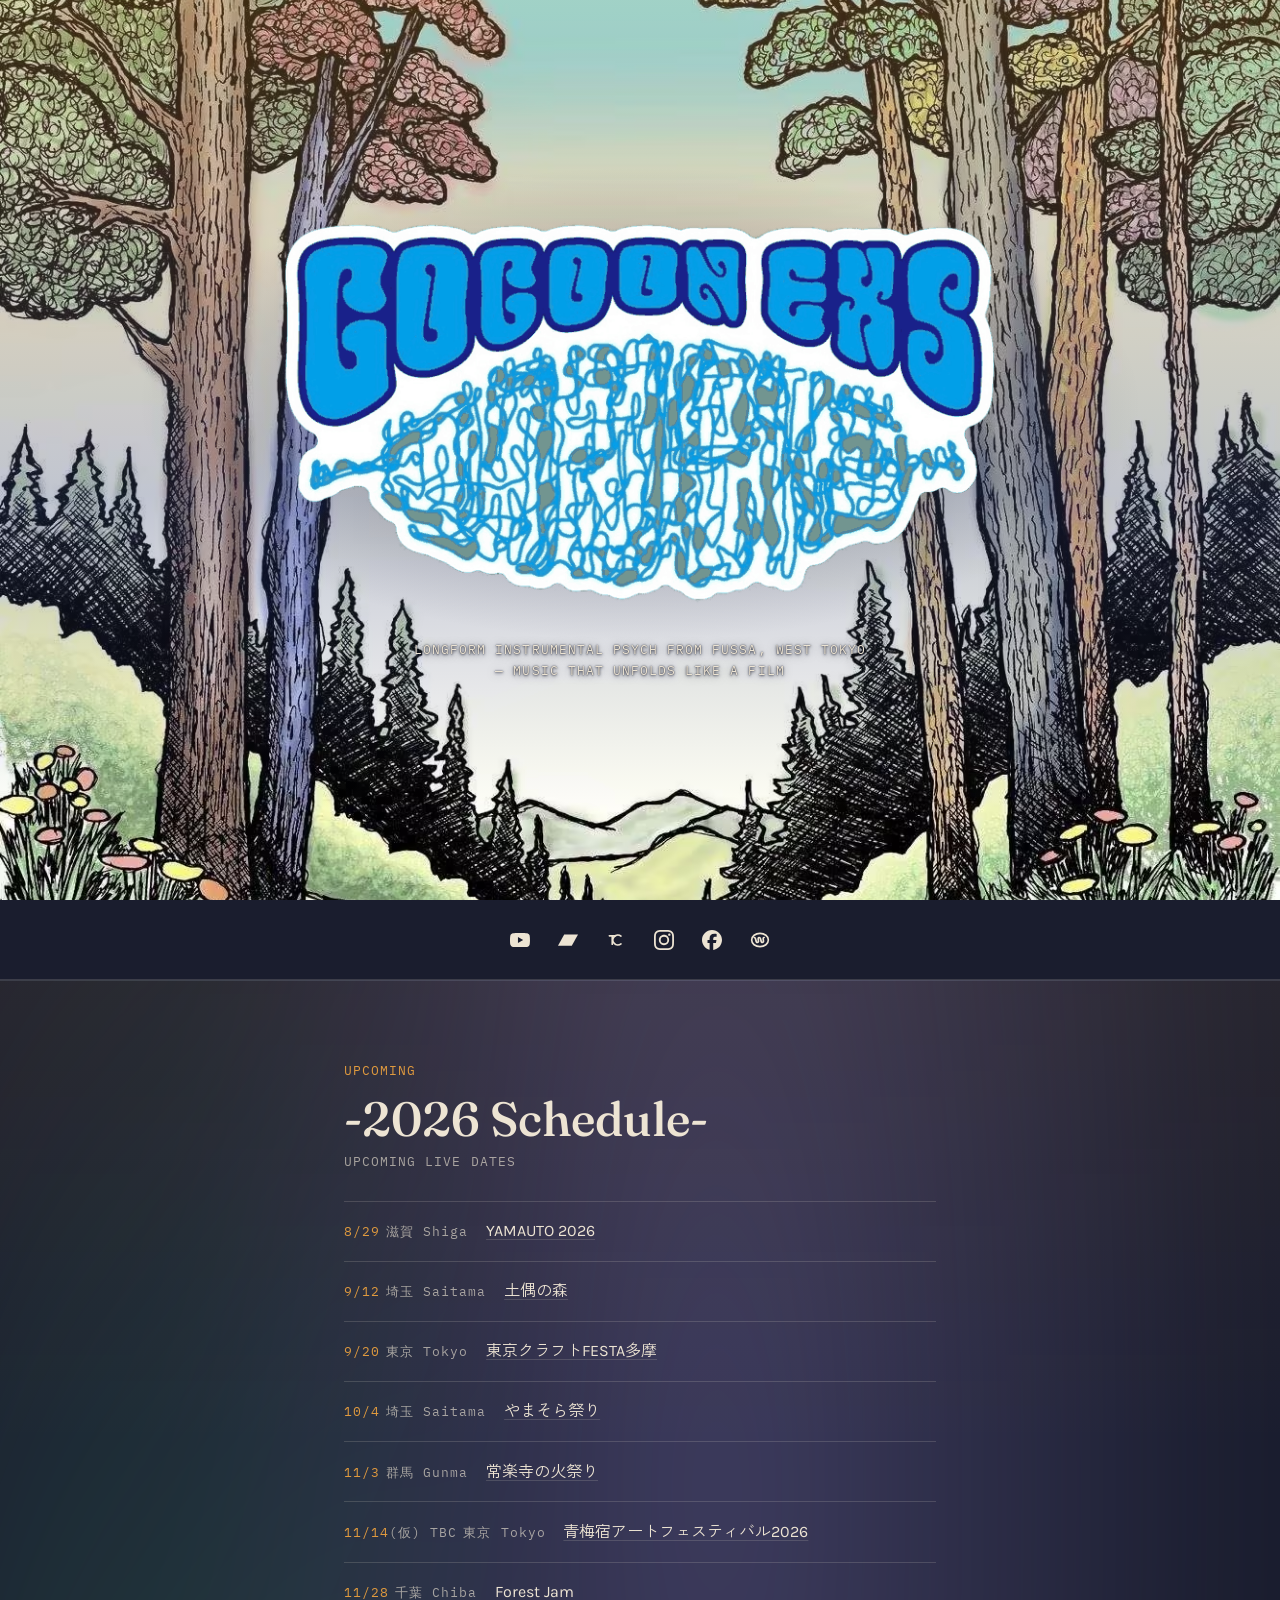
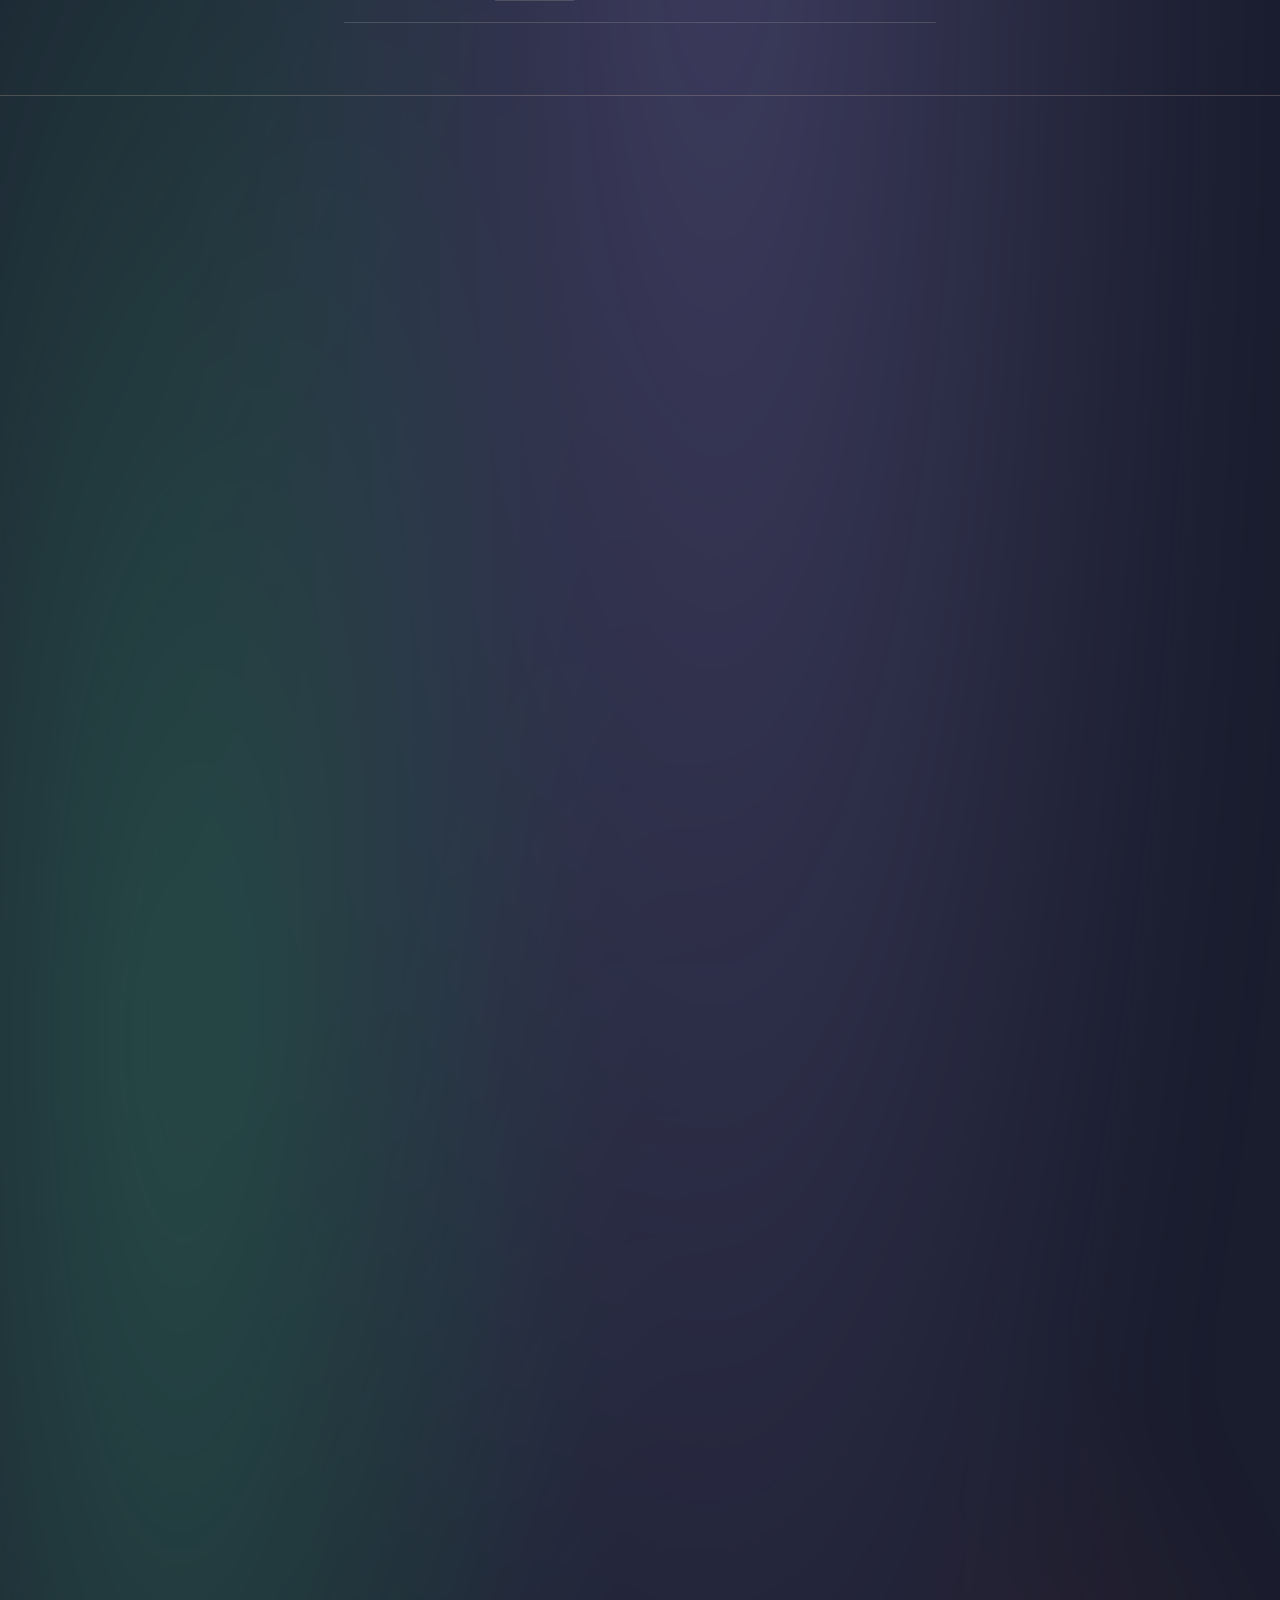
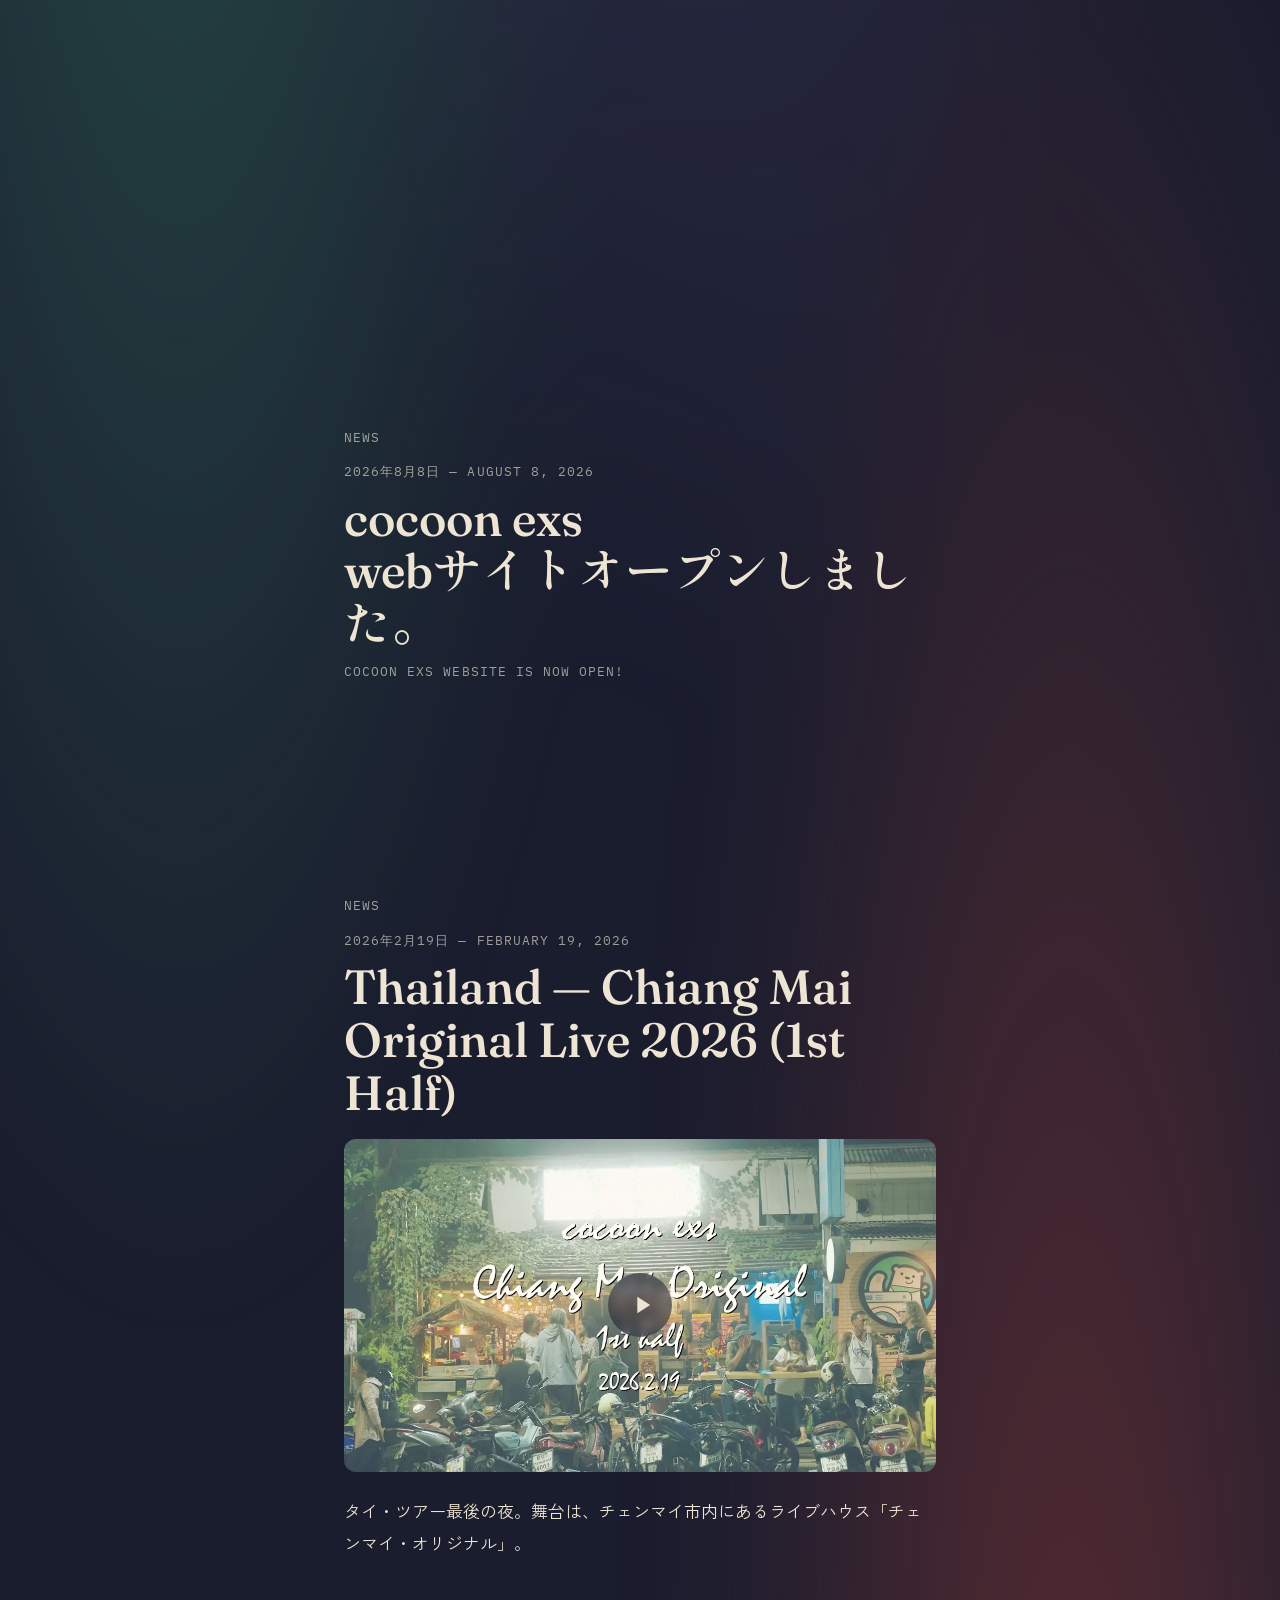
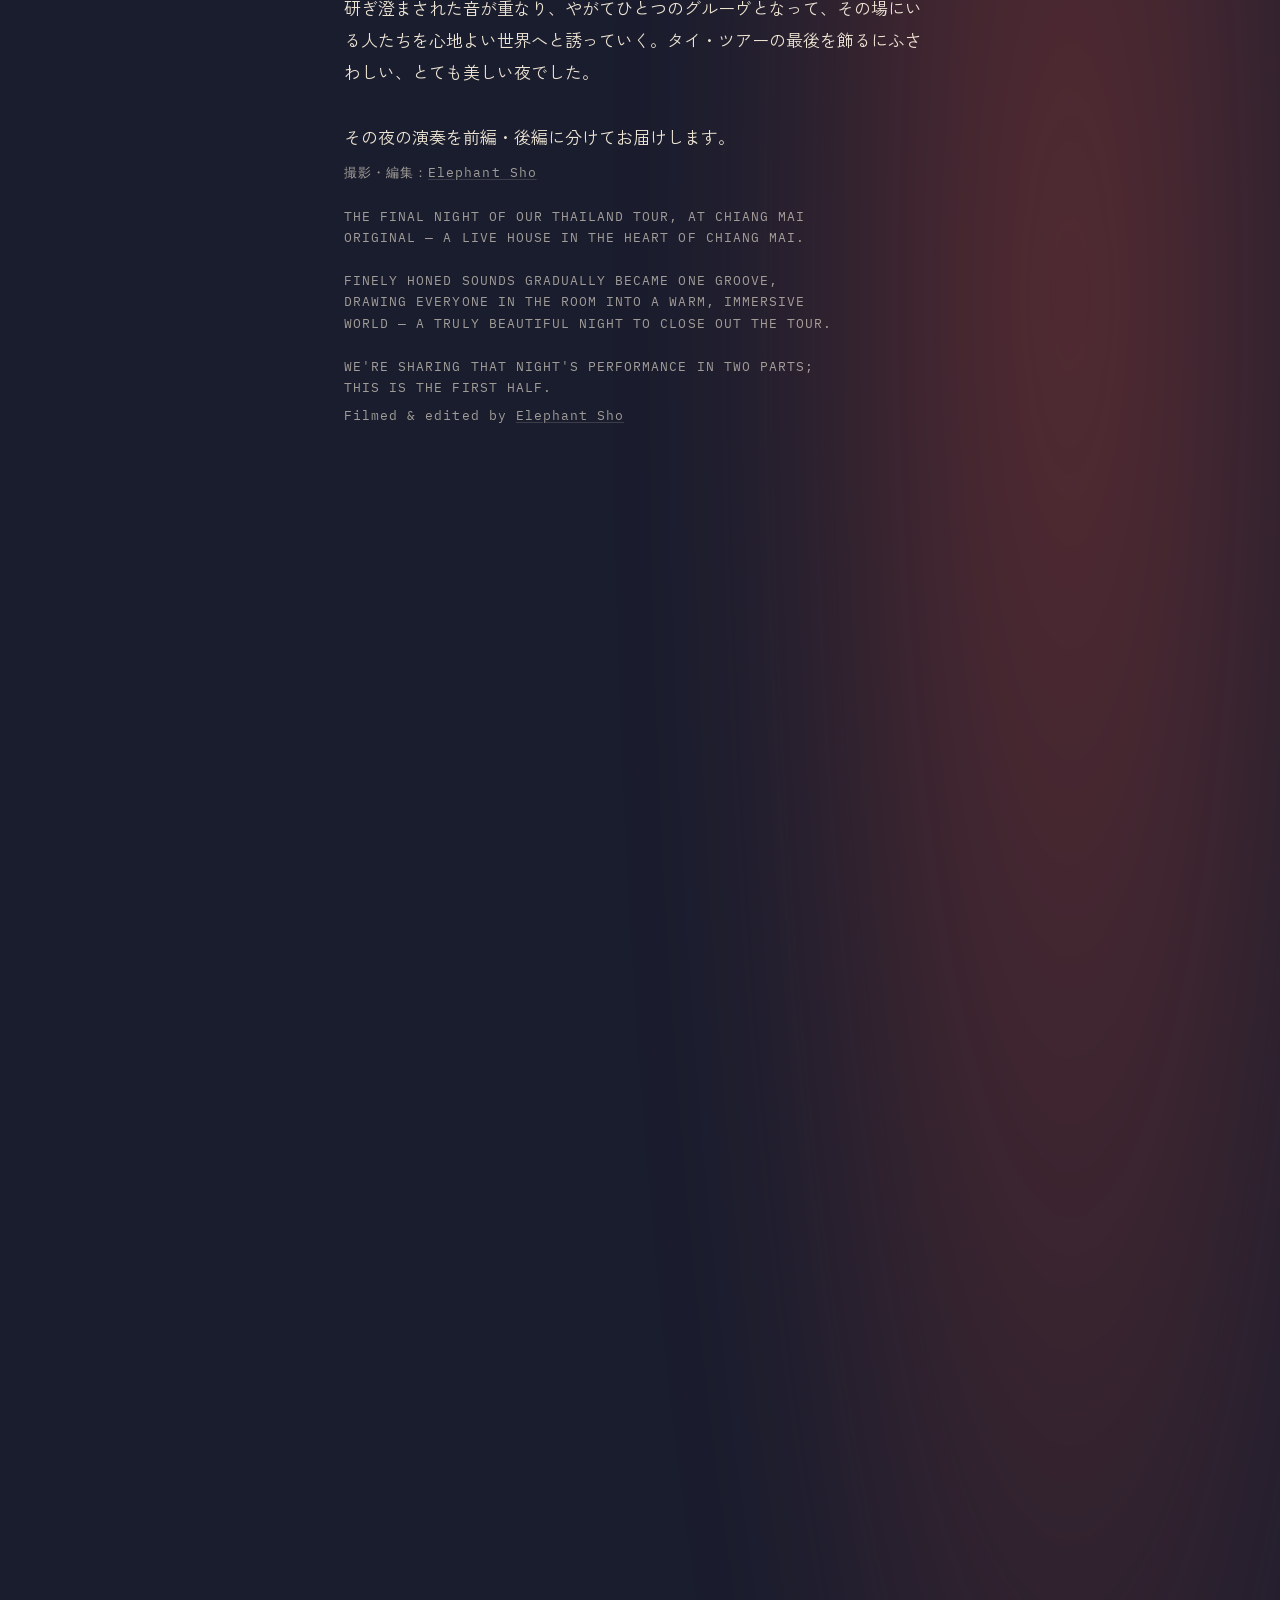
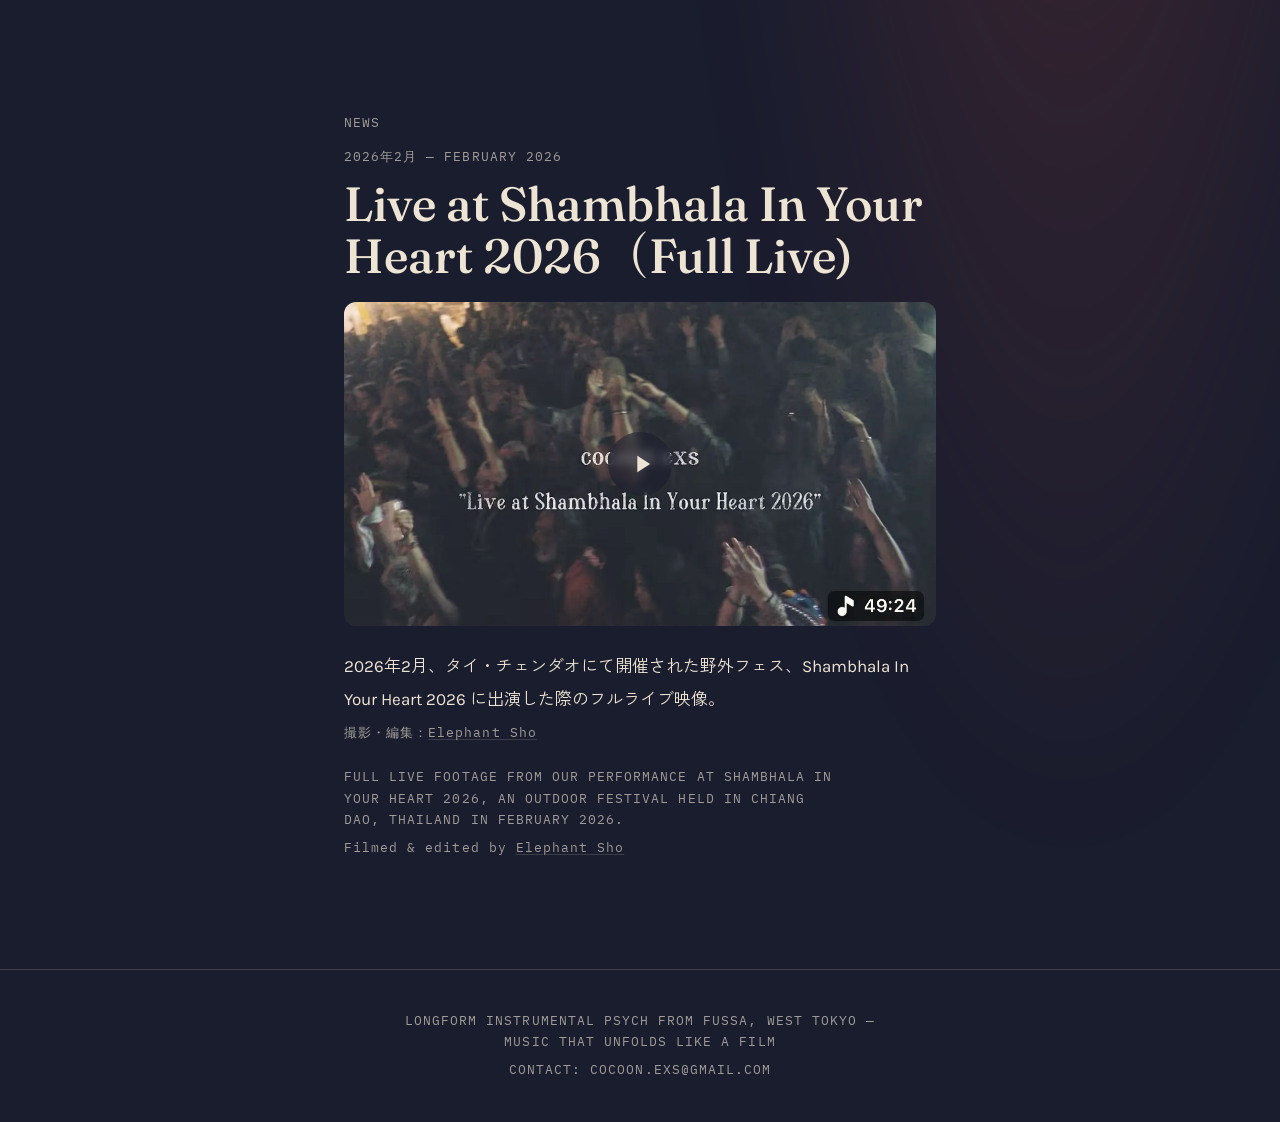
==== index.html @ 6f8e4b8c "Add Jorakuji Himatsuri (常楽寺の火祭り) appearance New schedule row (11/3, 群馬 Gunma) slotted chronologicall" ====
<!DOCTYPE html>
<html lang="ja">
<head>
<meta charset="UTF-8">
<meta name="viewport" content="width=device-width, initial-scale=1.0">
<title>cocoon exs</title>
<meta name="description" content="西東京・福生発、映画のように展開するロングフォーム・インストゥルメンタル・サイケデリックバンド cocoon exsの公式サイト。反復と微細な変化が導くトランス感覚を軸に活動しています。">
<meta property="og:type" content="website">
<meta property="og:site_name" content="cocoon exs">
<meta property="og:title" content="cocoon exs">
<meta property="og:description" content="西東京・福生発、映画のように展開するロングフォーム・インストゥルメンタル・サイケデリックバンド cocoon exsの公式サイト。反復と微細な変化が導くトランス感覚を軸に活動しています。">
<meta property="og:image" content="https://cocoonexs.com/assets/og.jpg">
<meta property="og:url" content="https://cocoonexs.com/">
<meta property="og:locale" content="ja_JP">
<meta name="twitter:card" content="summary_large_image">
<link rel="preconnect" href="https://fonts.googleapis.com">
<link rel="preconnect" href="https://fonts.gstatic.com" crossorigin>
<link rel="preload" as="style" href="https://fonts.googleapis.com/css2?family=Fraunces:opsz,wght@9..144,400..600&family=Shippori+Mincho+B1:wght@600;800&family=Karla:wght@400;500&family=Zen+Kaku+Gothic+New:wght@400;500&family=IBM+Plex+Mono:wght@400&display=swap" onload="this.onload=null;this.rel='stylesheet'">
<noscript><link rel="stylesheet" href="https://fonts.googleapis.com/css2?family=Fraunces:opsz,wght@9..144,400..600&family=Shippori+Mincho+B1:wght@600;800&family=Karla:wght@400;500&family=Zen+Kaku+Gothic+New:wght@400;500&family=IBM+Plex+Mono:wght@400&display=swap"></noscript>
<link rel="stylesheet" href="styles/global.css">
<link rel="stylesheet" href="styles/hero-scene.css">
<!-- LCP要素はヒーロー背景画像。preloadはこれ1本だけを最優先にし、ロゴの
     preloadは帯域を奪い合わないようfetchpriorityを付けない(通常優先度)。 -->
<link rel="preload" as="image" href="assets/photos/hero-forest.avif" imagesrcset="assets/photos/hero-forest.avif" type="image/avif" fetchpriority="high">
<link rel="preload" as="image" href="assets/logo.webp" imagesrcset="assets/logo.webp 1x, assets/logo@2x.webp 2x">
<script type="application/ld+json">
{
  "@context": "https://schema.org",
  "@type": "MusicGroup",
  "name": "cocoon exs",
  "genre": "Psychedelic / Jam / Instrumental",
  "foundingLocation": "Fussa, Tokyo, Japan",
  "sameAs": [
    "https://www.youtube.com/@cocoonexs",
    "https://cocoon-exs.bandcamp.com/",
    "https://www.tunecore.co.jp/artists/cocoon-e",
    "https://instagram.com/cocoon.exs",
    "https://www.facebook.com/profile.php?id=100063178571727"
  ]
}
</script>
</head>
<body>

<header class="hero">
  <picture>
    <source srcset="assets/photos/hero-forest.avif" type="image/avif">
    <img class="hero-photo" src="assets/photos/hero-forest.jpg" alt="" width="1332" height="1228" fetchpriority="high" loading="eager" decoding="sync">
  </picture>
  <div class="hero-tint" aria-hidden="true"></div>

  <div class="hero-stars" aria-hidden="true">
    <svg viewBox="0 0 400 200" preserveAspectRatio="none">
      <circle cx="24" cy="30" r="1.4"/><circle cx="58" cy="70" r="1"/><circle cx="92" cy="24" r="1.6"/>
      <circle cx="130" cy="55" r="1"/><circle cx="168" cy="14" r="1.3"/><circle cx="205" cy="80" r="1.1"/>
      <circle cx="238" cy="36" r="1.5"/><circle cx="268" cy="62" r="1"/><circle cx="300" cy="18" r="1.2"/>
      <circle cx="330" cy="90" r="1"/><circle cx="356" cy="44" r="1.4"/><circle cx="380" cy="70" r="1.1"/>
      <circle cx="45" cy="110" r="1"/><circle cx="150" cy="120" r="1.2"/><circle cx="260" cy="105" r="1"/>
      <circle cx="345" cy="115" r="1.3"/>
    </svg>
  </div>
  <div class="hero-sun" aria-hidden="true"></div>
  <div class="hero-moon" aria-hidden="true">
    <svg viewBox="0 0 40 40"><circle class="moon-body" cx="20" cy="20" r="16"/><circle class="moon-shadow" cx="25" cy="16" r="15"/></svg>
  </div>

  <div class="hero-fog" aria-hidden="true"></div>
  <div class="hero-rain" aria-hidden="true"></div>

  <div class="hero-mushrooms" aria-hidden="true">
    <svg viewBox="0 0 400 90" preserveAspectRatio="none">
      <g transform="translate(65,0)"><g class="mushroom">
        <rect class="stem" x="-4" y="52" width="8" height="32" rx="2"/>
        <path class="cap" d="M-18 52 Q-18 14 0 14 Q18 14 18 52 Q0 60 -18 52 Z"/>
        <circle class="spot" cx="-9" cy="40" r="2.6"/>
        <circle class="spot" cx="9" cy="36" r="2.1"/>
        <circle class="spot" cx="0" cy="46" r="1.8"/>
      </g></g>
      <g transform="translate(205,0) scale(0.8)"><g class="mushroom">
        <rect class="stem" x="-4" y="52" width="8" height="32" rx="2"/>
        <path class="cap" d="M-18 52 Q-18 14 0 14 Q18 14 18 52 Q0 60 -18 52 Z"/>
        <circle class="spot" cx="-9" cy="40" r="2.6"/>
        <circle class="spot" cx="9" cy="36" r="2.1"/>
      </g></g>
      <g transform="translate(335,0) scale(0.65)"><g class="mushroom">
        <rect class="stem" x="-4" y="52" width="8" height="32" rx="2"/>
        <path class="cap" d="M-18 52 Q-18 14 0 14 Q18 14 18 52 Q0 60 -18 52 Z"/>
        <circle class="spot" cx="-9" cy="40" r="2.6"/>
        <circle class="spot" cx="9" cy="36" r="2.1"/>
      </g></g>
    </svg>
  </div>

  <div class="hero-inner wrap">
    <h1 class="sr-only">cocoon exs</h1>
    <picture>
      <source srcset="assets/logo.webp 1x, assets/logo@2x.webp 2x" type="image/webp">
      <img class="hero-logo reveal" src="assets/logo.png" srcset="assets/logo.png 1x, assets/logo@2x.png 2x" width="740" height="399" alt="cocoon exs" loading="eager">
    </picture>
    <div id="news-list" class="news-list reveal">
      <!-- NEWS:START -->
      <p class="news-empty caption" lang="en">longform instrumental psych from Fussa, west Tokyo — music that unfolds like a film</p>
      <!-- NEWS:END -->
    </div>
  </div>
</header>

<nav class="nav nav--icons">
  <div class="icon-nav">
    <a class="icon-link" href="https://www.youtube.com/@cocoonexs" target="_blank" rel="noopener" aria-label="YouTube">
      <svg viewBox="0 0 24 24" fill="currentColor" aria-hidden="true"><path d="M23.498 6.186a3.016 3.016 0 0 0-2.122-2.136C19.505 3.545 12 3.545 12 3.545s-7.505 0-9.377.505A3.017 3.017 0 0 0 .502 6.186C0 8.07 0 12 0 12s0 3.93.502 5.814a3.016 3.016 0 0 0 2.122 2.136c1.871.505 9.376.505 9.376.505s7.505 0 9.377-.505a3.015 3.015 0 0 0 2.122-2.136C24 15.93 24 12 24 12s0-3.93-.502-5.814zM9.545 15.568V8.432L15.818 12l-6.273 3.568z"/></svg>
    </a>
    <a class="icon-link" href="https://cocoon-exs.bandcamp.com/" target="_blank" rel="noopener" aria-label="Bandcamp">
      <svg viewBox="0 0 24 24" fill="currentColor" aria-hidden="true"><path d="M0 18.75l7.437-13.5H24l-7.438 13.5H0z"/></svg>
    </a>
    <a class="icon-link" href="https://www.tunecore.co.jp/artists/cocoon-e" target="_blank" rel="noopener" aria-label="TuneCore">
      <svg viewBox="0 0 24 24" fill="none" stroke="currentColor" stroke-width="2" stroke-linecap="round" stroke-linejoin="round" aria-hidden="true"><path d="M4 7h7M7.5 7v10"/><path d="M18 7.3A6 6 0 1 0 18 16.7"/></svg>
    </a>
    <a class="icon-link" href="https://instagram.com/cocoon.exs" target="_blank" rel="noopener" aria-label="Instagram">
      <svg viewBox="0 0 24 24" fill="currentColor" aria-hidden="true"><path d="M7.0301.084c-1.2768.0602-2.1487.264-2.911.5634-.7888.3075-1.4575.72-2.1228 1.3877-.6652.6677-1.075 1.3368-1.3802 2.127-.2954.7638-.4956 1.6365-.552 2.914-.0564 1.2775-.0689 1.6882-.0626 4.947.0062 3.2586.0206 3.6671.0825 4.9473.061 1.2765.264 2.1482.5635 2.9107.308.7889.72 1.4573 1.388 2.1228.6679.6655 1.3365 1.0743 2.1285 1.38.7632.295 1.6361.4961 2.9134.552 1.2773.056 1.6884.069 4.9462.0627 3.2578-.0062 3.668-.0207 4.9478-.0814 1.28-.0607 2.147-.2652 2.9098-.5633.7889-.3086 1.4578-.72 2.1228-1.3881.665-.6682 1.0745-1.3378 1.3795-2.1284.2957-.7632.4966-1.636.552-2.9124.056-1.2809.0692-1.6898.063-4.948-.0063-3.2583-.021-3.6668-.0817-4.9465-.0607-1.2797-.264-2.1487-.5633-2.9117-.3084-.7889-.72-1.4568-1.3876-2.1228C21.2982 1.33 20.628.9208 19.8378.6165 19.074.321 18.2017.1197 16.9244.0645 15.6471.0093 15.236-.005 11.977.0014 8.718.0076 8.31.0215 7.0301.0839m.1402 21.6932c-1.17-.0509-1.8053-.2453-2.2287-.408-.5606-.216-.96-.4771-1.3819-.895-.422-.4178-.6811-.8186-.9-1.378-.1644-.4234-.3624-1.058-.4171-2.228-.0595-1.2645-.072-1.6442-.079-4.848-.007-3.2037.0053-3.583.0607-4.848.05-1.169.2456-1.805.408-2.2282.216-.5613.4762-.96.895-1.3816.4188-.4217.8184-.6814 1.3783-.9003.423-.1651 1.0575-.3614 2.227-.4171 1.2655-.06 1.6447-.072 4.848-.079 3.2033-.007 3.5835.005 4.8495.0608 1.169.0508 1.8053.2445 2.228.408.5608.216.96.4754 1.3816.895.4217.4194.6816.8176.9005 1.3787.1653.4217.3617 1.056.4169 2.2263.0602 1.2655.0739 1.645.0796 4.848.0058 3.203-.0055 3.5834-.061 4.848-.051 1.17-.245 1.8055-.408 2.2294-.216.5604-.4763.96-.8954 1.3814-.419.4215-.8181.6811-1.3783.9-.4224.1649-1.0577.3617-2.2262.4174-1.2656.0595-1.6448.072-4.8493.079-3.2045.007-3.5825-.006-4.848-.0608M16.953 5.5864A1.44 1.44 0 1 0 18.39 4.144a1.44 1.44 0 0 0-1.437 1.4424M5.8385 12.012c.0067 3.4032 2.7706 6.1557 6.173 6.1493 3.4026-.0065 6.157-2.7701 6.1506-6.1733-.0065-3.4032-2.771-6.1565-6.174-6.1498-3.403.0067-6.156 2.771-6.1496 6.1738M8 12.0077a4 4 0 1 1 4.008 3.9921A3.9996 3.9996 0 0 1 8 12.0077"/></svg>
    </a>
    <a class="icon-link" href="https://www.facebook.com/profile.php?id=100063178571727" target="_blank" rel="noopener" aria-label="Facebook">
      <svg viewBox="0 0 24 24" fill="currentColor" aria-hidden="true"><path d="M9.101 23.691v-7.98H6.627v-3.667h2.474v-1.58c0-4.085 1.848-5.978 5.858-5.978.401 0 .955.042 1.468.103a8.68 8.68 0 0 1 1.141.195v3.325a8.623 8.623 0 0 0-.653-.036 26.805 26.805 0 0 0-.733-.009c-.707 0-1.259.096-1.675.309a1.686 1.686 0 0 0-.679.622c-.258.42-.374.995-.374 1.752v1.297h3.919l-.386 2.103-.287 1.564h-3.246v8.245C19.396 23.238 24 18.179 24 12.044c0-6.627-5.373-12-12-12s-12 5.373-12 12c0 5.628 3.874 10.35 9.101 11.647Z"/></svg>
    </a>
    <a class="icon-link" href="stage-sim.html" aria-label="Stage Simulator">
      <svg viewBox="0 0 24 24" fill="none" stroke="currentColor" stroke-width="2" stroke-linecap="round" stroke-linejoin="round" aria-hidden="true"><path d="M2 12c0-4.5 4.5-8 10-8s10 3.5 10 8-4.5 8-10 8-10-3.5-10-8z"/><path d="M5 9c3 0 1 6 4 6s-1-6 2-6 1 6 4 6s-1-6 2-6"/></svg>
    </a>
  </div>
</nav>

<section class="stage-bleed">
  <!-- Schedule: 常にNEWS記事一覧の最上部に固定。新しいNEWS記事はこのブロックの
       "後"(下)に追加すること。詳細はCLAUDE.mdの「出演スケジュールの固定表示」
       ルールを参照。過去日程は手動で行ごと削除する運用(自動非表示にはしない)。 -->
  <div class="section schedule-section">
    <div class="wrap reveal" style="max-width:640px;">
      <span class="caption schedule-caption">Upcoming</span>
      <h2 style="margin-top:0.5rem; margin-bottom:0.3rem;">-2026 Schedule-</h2>
      <p class="caption" lang="en" style="margin-bottom:0;">upcoming live dates</p>
      <div class="schedule-list">
        <div class="schedule-row">
          <div class="schedule-meta">
            <time class="schedule-date" datetime="2026-08-29">8/29</time>
            <span class="schedule-region">滋賀 <span lang="en">Shiga</span></span>
          </div>
          <span class="schedule-event"><a href="https://yamauto.net/" target="_blank" rel="noopener">YAMAUTO 2026</a></span>
        </div>
        <div class="schedule-row">
          <div class="schedule-meta">
            <time class="schedule-date" datetime="2026-09-12">9/12</time>
            <span class="schedule-region">埼玉 <span lang="en">Saitama</span></span>
          </div>
          <span class="schedule-event"><a href="https://www.instagram.com/dogoo_forest/" target="_blank" rel="noopener">土偶の森</a></span>
        </div>
        <div class="schedule-row">
          <div class="schedule-meta">
            <time class="schedule-date" datetime="2026-09-20">9/20</time>
            <span class="schedule-region">東京 <span lang="en">Tokyo</span></span>
          </div>
          <span class="schedule-event"><a href="event-craft-festa-2026.html">東京クラフトFESTA多摩</a></span>
        </div>
        <div class="schedule-row">
          <div class="schedule-meta">
            <time class="schedule-date" datetime="2026-10-04">10/4</time>
            <span class="schedule-region">埼玉 <span lang="en">Saitama</span></span>
          </div>
          <span class="schedule-event"><a href="https://www.instagram.com/yamasora_fes/" target="_blank" rel="noopener">やまそら祭り</a></span>
        </div>
        <div class="schedule-row">
          <div class="schedule-meta">
            <time class="schedule-date" datetime="2026-11-03">11/3</time>
            <span class="schedule-region">群馬 <span lang="en">Gunma</span></span>
          </div>
          <span class="schedule-event"><a href="event-jorakuji-himatsuri-2026.html">常楽寺の火祭り</a></span>
        </div>
        <div class="schedule-row">
          <div class="schedule-meta">
            <time class="schedule-date" datetime="2026-11-14">11/14<span class="schedule-tbc">(仮) <span lang="en">TBC</span></span></time>
            <span class="schedule-region">東京 <span lang="en">Tokyo</span></span>
          </div>
          <span class="schedule-event"><a href="https://omegocoti.com/omejuku-artfestival2026/" target="_blank" rel="noopener">青梅宿アートフェスティバル2026</a></span>
        </div>
        <div class="schedule-row">
          <div class="schedule-meta">
            <time class="schedule-date" datetime="2026-11-28">11/28</time>
            <span class="schedule-region">千葉 <span lang="en">Chiba</span></span>
          </div>
          <span class="schedule-event"><a href="https://forestjam.net/" target="_blank" rel="noopener">Forest Jam</a></span>
        </div>
      </div>
    </div>
  </div>
  <div class="section">
    <div class="wrap reveal" style="max-width:640px;">
      <span class="caption">News</span>
      <time class="news-date" datetime="2026-10-07">2026年10月7日 — OCTOBER 7, 2026</time>
      <h2 style="margin-top:0.5rem; margin-bottom:1.2rem;">常楽寺の火祭り 出演決定</h2>
      <div class="photo-frame" style="max-width:320px; margin:0 auto 1.2rem; aspect-ratio:902/1280;">
        <picture>
          <source srcset="assets/photos/jorakuji-himatsuri-2026-poster.webp" type="image/webp">
          <img src="assets/photos/jorakuji-himatsuri-2026-poster.jpg" alt="常楽寺の火祭り 告知ポスター(2026年11月3日 11:00〜21:00、群馬県館林市 常楽寺)" width="902" height="1280" loading="lazy">
        </picture>
      </div>
      <p class="caption" lang="en">Playing Jorakuji Himatsuri (Fire Festival)</p>
      <a class="news-all-link" href="event-jorakuji-himatsuri-2026.html">イベント詳細を見る — Event details</a>
    </div>
  </div>
  <div class="section">
    <div class="wrap reveal" style="max-width:640px;">
      <span class="caption">News</span>
      <time class="news-date" datetime="2026-09-05">2026年9月5日 — SEPTEMBER 5, 2026</time>
      <h2 style="margin-top:0.5rem; margin-bottom:1.2rem;">東京クラフトFESTA多摩 出演決定</h2>
      <div class="photo-frame" style="max-width:320px; margin:0 auto 1.2rem; aspect-ratio:707/1000;">
        <picture>
          <source srcset="assets/photos/craft-festa-2026-poster.webp" type="image/webp">
          <img src="assets/photos/craft-festa-2026-poster.jpg" alt="東京クラフトFESTA多摩 告知ポスター(2026年9月20日・21日 東京都庁前都民広場)" width="707" height="1000" loading="lazy">
        </picture>
      </div>
      <p class="caption" lang="en">Playing Tokyo Craft FESTA Tama</p>
      <a class="news-all-link" href="event-craft-festa-2026.html">イベント詳細を見る — Event details</a>
    </div>
  </div>
  <div class="section">
    <div class="wrap reveal" style="max-width:640px;">
      <span class="caption">News</span>
      <time class="news-date" datetime="2026-08-08">2026年8月8日 — AUGUST 8, 2026</time>
      <h2 style="margin-top:0.5rem; margin-bottom:0.6rem;">cocoon exs<br>webサイトオープンしました。</h2>
      <p class="caption" lang="en">cocoon exs website is now open!</p>
    </div>
  </div>
  <div class="section">
    <div class="wrap reveal" style="max-width:640px;">
      <span class="caption">News</span>
      <time class="news-date" datetime="2026-02-19">2026年2月19日 — FEBRUARY 19, 2026</time>
      <h2 style="margin-top:0.5rem; margin-bottom:1.2rem;">Thailand — Chiang Mai Original Live 2026 (1st Half)</h2>
      <a class="photo-frame video-link" href="https://www.youtube.com/watch?v=-KhaXGfdo4o" target="_blank" rel="noopener" style="display:block; aspect-ratio:1180/664; margin-bottom:1.5rem;">
        <picture>
          <source srcset="assets/photos/chiangmai-2026-thumb.webp" type="image/webp">
          <img src="assets/photos/chiangmai-2026-thumb.jpg" alt="cocoon exs - Chiang Mai Original Live 2026 (1st Half)" width="1180" height="664" loading="lazy">
        </picture>
        <span class="play-badge" aria-hidden="true">
          <svg viewBox="0 0 24 24" fill="currentColor"><path d="M8 5v14l11-7z"/></svg>
        </span>
      </a>
      <p lang="ja">タイ・ツアー最後の夜。舞台は、チェンマイ市内にあるライブハウス「チェンマイ・オリジナル」。<br><br>研ぎ澄まされた音が重なり、やがてひとつのグルーヴとなって、その場にいる人たちを心地よい世界へと誘っていく。タイ・ツアーの最後を飾るにふさわしい、とても美しい夜でした。<br><br>その夜の演奏を前編・後編に分けてお届けします。<br><span class="credit">撮影・編集：<a href="https://www.instagram.com/elephantsho_/" target="_blank" rel="noopener">Elephant Sho</a></span></p>
      <p class="caption" lang="en" style="margin-top:0.6rem;">The final night of our Thailand tour, at Chiang Mai Original — a live house in the heart of Chiang Mai.<br><br>Finely honed sounds gradually became one groove, drawing everyone in the room into a warm, immersive world — a truly beautiful night to close out the tour.<br><br>We're sharing that night's performance in two parts; this is the first half.<br><span class="credit">Filmed &amp; edited by <a href="https://www.instagram.com/elephantsho_/" target="_blank" rel="noopener">Elephant Sho</a></span></p>
    </div>
  </div>
  <div class="section">
    <div class="wrap reveal" style="max-width:640px;">
      <span class="caption">News</span>
      <time class="news-date" datetime="2026-05">2026年5月 — MAY 2026</time>
      <h2 style="margin-top:0.5rem; margin-bottom:1.2rem;">EMERGENZA JAPAN Semi Final Live At Shibuya Eggman(Full Stage)</h2>
      <a class="photo-frame video-link" href="https://youtu.be/JX5dkktwqeA" target="_blank" rel="noopener" style="display:block; aspect-ratio:1063/591; margin-bottom:1.5rem;">
        <picture>
          <source srcset="assets/photos/emergenza-2026-thumb.webp" type="image/webp">
          <img src="assets/photos/emergenza-2026-thumb.jpg" alt="cocoon exs - EMERGENZA JAPAN Semi Final Live At Shibuya Eggman" width="1063" height="591" loading="lazy">
        </picture>
        <span class="play-badge" aria-hidden="true">
          <svg viewBox="0 0 24 24" fill="currentColor"><path d="M8 5v14l11-7z"/></svg>
        </span>
      </a>
      <p lang="ja">2026年5月、優勝すればドイツの大型フェスティバル・タウバタールフェスに出演できるコンテスト企画、EMERGENZA JAPAN 2026 準決勝戦でのライブ。<br><span class="credit">撮影・編集：<a href="https://www.instagram.com/elephantsho_/" target="_blank" rel="noopener">Elephant Sho</a></span></p>
      <p class="caption" lang="en" style="margin-top:0.6rem;">Live footage from our set at the EMERGENZA JAPAN 2026 semi-final in May 2026 — a contest where the winner earns a slot at Taubertal Festival, a major festival in Germany.<br><span class="credit">Filmed &amp; edited by <a href="https://www.instagram.com/elephantsho_/" target="_blank" rel="noopener">Elephant Sho</a></span></p>
    </div>
  </div>
  <div class="section">
    <div class="wrap reveal" style="max-width:640px;">
      <span class="caption">News</span>
      <time class="news-date" datetime="2026-02">2026年2月 — FEBRUARY 2026</time>
      <h2 style="margin-top:0.5rem; margin-bottom:1.2rem;">Live at Shambhala In Your Heart 2026（Full Live)</h2>
      <a class="photo-frame video-link" href="https://youtu.be/hcyckHe2iZQ?si=GuCUkpE580FhIXMj" target="_blank" rel="noopener" style="display:block; aspect-ratio:1179/645; margin-bottom:1.5rem;">
        <picture>
          <source srcset="assets/photos/shambhala-2026-thumb.webp" type="image/webp">
          <img src="assets/photos/shambhala-2026-thumb.jpg" alt="cocoon exs - Live at Shambhala In Your Heart 2026" width="1179" height="645" loading="lazy">
        </picture>
        <span class="play-badge" aria-hidden="true">
          <svg viewBox="0 0 24 24" fill="currentColor"><path d="M8 5v14l11-7z"/></svg>
        </span>
      </a>
      <p lang="ja">2026年2月、タイ・チェンダオにて開催された野外フェス、Shambhala In Your Heart 2026 に出演した際のフルライブ映像。<br><span class="credit">撮影・編集：<a href="https://www.instagram.com/elephantsho_/" target="_blank" rel="noopener">Elephant Sho</a></span></p>
      <p class="caption" lang="en" style="margin-top:0.6rem;">Full live footage from our performance at Shambhala In Your Heart 2026, an outdoor festival held in Chiang Dao, Thailand in February 2026.<br><span class="credit">Filmed &amp; edited by <a href="https://www.instagram.com/elephantsho_/" target="_blank" rel="noopener">Elephant Sho</a></span></p>
    </div>
  </div>
</section>

<footer class="footer-minimal">
  <div class="wrap">
    <p class="caption" lang="en">longform instrumental psych from Fussa, west Tokyo — music that unfolds like a film</p>
    <p class="caption">contact: <a href="mailto:cocoon.exs@gmail.com">cocoon.exs@gmail.com</a></p>
  </div>
</footer>

<script src="scripts/hero-scene.js"></script>
<script src="scripts/reveal.js"></script>
</body>
</html>
---- styles/global.css ----
@import url("./tokens.css");

@font-face { font-family: "Fraunces"; src: local("Fraunces"); }

* { box-sizing: border-box; }

.sr-only {
  position: absolute; width: 1px; height: 1px;
  padding: 0; margin: -1px; overflow: hidden;
  clip: rect(0, 0, 0, 0); white-space: nowrap; border: 0;
}
html { scroll-behavior: smooth; overflow-x: hidden; }

body {
  margin: 0;
  font-family: var(--font-body);
  font-size: var(--text-body);
  line-height: var(--leading-body-ja);
  color: var(--color-text);
  background:
    radial-gradient(46% 42% at 6% 0%, rgba(62, 92, 79, 0.30), transparent 62%),
    radial-gradient(42% 46% at 100% 30%, rgba(111, 176, 223, 0.16), transparent 60%),
    radial-gradient(50% 48% at 30% 100%, rgba(224, 154, 62, 0.14), transparent 62%),
    var(--color-bg);
  background-attachment: fixed;
  -webkit-font-smoothing: antialiased;
}
:lang(en) { line-height: var(--leading-body-en); }

h1, h2, h3 { font-family: var(--font-display); margin: 0; }
h1 { font-size: var(--text-h1); font-weight: 560; line-height: var(--leading-display); }
h2 { font-size: var(--text-h2); font-weight: 520; line-height: var(--leading-display); }
h3 { font-size: var(--text-h3); font-weight: 500; line-height: 1.3; }
p { margin: 0 0 1.1em; max-width: 62ch; }
a { color: inherit; text-decoration: none; }
a:focus-visible, button:focus-visible { outline: 2px solid var(--ce-sky); outline-offset: 2px; }

img { max-width: 100%; display: block; }

.caption {
  font-family: var(--font-mono);
  font-size: var(--text-caption);
  letter-spacing: var(--tracking-caption);
  color: var(--color-text-sub);
  text-transform: uppercase;
}

/* Article date shown between the "News" caption and the headline in
   each NEWS section (index.html stage-bleed items). Mono/caption
   scale in both languages — VLG treats dates as numeric/caption
   content regardless of language — and muted so the title stays the
   visual lead. */
.news-date {
  display: block;
  font-family: var(--font-mono);
  font-size: var(--text-caption);
  letter-spacing: var(--tracking-caption);
  color: var(--color-text-sub);
  margin-top: 0.5rem;
}

/* Photo/video credit appended to a NEWS article's description (JA and
   EN each get one). Small, muted mono — quieter than both the body
   text and the .caption byline above it — with a subtle underlined
   link that brightens to amber on hover/focus, matching the site's
   other inline text links (e.g. footer contact). Natural case (not
   uppercased) even when nested inside a .caption paragraph. */
.credit {
  display: inline-block;
  margin-top: 0.4rem;
  font-family: var(--font-mono);
  font-size: var(--text-caption);
  letter-spacing: var(--tracking-caption);
  color: var(--color-text-sub);
  text-transform: none;
}
.credit a {
  color: var(--color-text-sub);
  text-decoration: underline;
  text-decoration-color: var(--color-border);
  text-underline-offset: 2px;
  transition: color var(--beat-half) var(--ease-drift), text-decoration-color var(--beat-half) var(--ease-drift);
}
.credit a:hover, .credit a:focus-visible {
  color: var(--ce-amber);
  text-decoration-color: var(--ce-amber);
}

.wrap { max-width: 1080px; margin: 0 auto; padding: 0 1.5rem; }
.section { padding: 6rem 0; }
.section-tight { padding: 3.5rem 0; }

/* === Schedule (upcoming live dates, always the first .section inside
   .stage-bleed — see CLAUDE.md) ===
   Deliberately reads differently from a NEWS article: amber accent
   instead of muted silk, a framing top/bottom rule, and a compact
   row-list instead of prose — this is a standing "what's next" panel,
   not a dated article in the feed. */
.schedule-section {
  padding-top: 4.5rem;
  padding-bottom: 4.5rem;
  border-top: 1px solid var(--ce-line);
  border-bottom: 1px solid var(--ce-line);
  background: linear-gradient(180deg, rgba(224, 154, 62, 0.07), transparent 65%);
}
.schedule-caption { color: var(--ce-amber); }
.schedule-list { margin-top: 1.75rem; display: flex; flex-direction: column; }
/* Row is [date+region "meta"][event name]. Desktop keeps them side by
   side on one line (.schedule-meta never wraps — date and region sit
   a tight column-gap apart, sized to its own content rather than a
   shared fixed-width column; the event name, flex:1 min-width:0, is
   what absorbs any leftover wrapping). Below 640px the row switches
   to two stacked lines instead — meta on top, event name always on
   its own line — since trying to keep a long event name on the same
   line as the date on a narrow screen produced awkward mid-word
   wraps; see the media query below. */
.schedule-row {
  display: flex; align-items: baseline; column-gap: 1.1rem;
  padding: 0.9rem 0;
  border-top: 1px solid var(--color-border);
  /* .schedule-list is itself a flex container, so each row is a flex
     item whose default min-width is auto (= its content's max-content
     width) — without this override a long event name would refuse to
     shrink and overflow the row instead of wrapping. */
  min-width: 0;
}
.schedule-row:last-child { border-bottom: 1px solid var(--color-border); }
.schedule-meta {
  flex: 0 0 auto;
  display: flex; align-items: baseline; column-gap: 0.35em;
}
.schedule-date {
  flex: 0 0 auto;
  white-space: nowrap;
  font-family: var(--font-mono);
  font-size: var(--text-caption);
  letter-spacing: var(--tracking-caption);
  color: var(--ce-amber);
}
/* 確定日だが暫定扱いの行(11/14(仮) TBCなど)向け。確定済みの日付(amber)
   と視覚的に区別できるよう、控えめな色に落とす。 */
.schedule-tbc { color: var(--color-text-sub); }
.schedule-region {
  flex: 0 0 auto;
  min-width: 4.8rem;
  font-family: var(--font-mono);
  font-size: var(--text-caption);
  letter-spacing: var(--tracking-caption);
  color: var(--color-text-sub);
  white-space: nowrap;
}
.schedule-event { flex: 1 1 auto; min-width: 0; font-size: 1rem; }
/* イベント公式からまだ出演が発表されていない行。日付/地域は確定して
   いても、名前だけ伏せる必要があるケース向け。通常の.schedule-event
   (本文フォント・リンク付きが多い)とは違うと分かるよう、日付/地域と
   同じIBM Plex Mono・控えめな色に落とす(リンクは持たせない)。 */
.schedule-event--tbd {
  font-family: var(--font-mono);
  font-size: var(--text-caption);
  letter-spacing: var(--tracking-caption);
  color: var(--color-text-sub);
}
.schedule-event a {
  text-decoration: underline;
  text-decoration-color: var(--color-border);
  text-underline-offset: 3px;
  transition: color var(--beat-half) var(--ease-drift), text-decoration-color var(--beat-half) var(--ease-drift);
}
.schedule-event a:hover, .schedule-event a:focus-visible {
  color: var(--ce-amber);
  text-decoration-color: var(--ce-amber);
}
@media (max-width: 640px) {
  .schedule-row {
    flex-direction: column;
    align-items: flex-start;
    row-gap: 0.4rem;
    /* More breathing room than the desktop 0.9rem: each row is now a
       two-line group (meta + event name) instead of a single line, so
       the padding needs to read as "space between groups," not just
       "space between rows." */
    padding: 1.15rem 0;
  }
  /* Event name spans the full row width (rather than shrinking to its
     own content) so a long title wraps at the row's actual edge,
     flush-left under the date — same start position as the date
     above it, not indented to trail the meta line. */
  .schedule-event { align-self: stretch; }
  .schedule-meta { column-gap: 0.3em; }
  .schedule-region { min-width: 4.2rem; }
}

hr.rule { border: none; height: 1px; background: var(--color-border); margin: 0; }

/* === Nav === */
.nav {
  position: sticky; top: 0; z-index: 20;
  display: flex; align-items: center; justify-content: space-between;
  padding: 1.1rem 1.5rem;
  background: rgba(26, 29, 46, 0.82);
  backdrop-filter: blur(10px);
  border-bottom: 1px solid var(--color-border);
}
/* Back-to-home nav icon: ring + chevron ("Tonewheel Back"), replaces the
   old logo-as-link. The ring is a minimal Tonewheel citation (VLG Motif A,
   otherwise unused across the site); stroke-width stays at the VLG-mandated
   1.5 so it reads as one family with the other motifs. */
.nav-back {
  display: inline-flex; align-items: center; justify-content: center;
  width: 44px; height: 44px; margin: -10px;
  color: var(--color-text);
  transition: color var(--beat-half) var(--ease-drift);
}
.nav-back svg { width: 24px; height: 24px; transition: transform var(--beat-half) var(--ease-drift); }
.nav-back:hover, .nav-back:focus-visible { color: var(--ce-amber); }
.nav-back:hover svg { transform: translateX(-3px); }
.nav-back:focus-visible { outline: 2px solid var(--ce-sky); outline-offset: 2px; }
@media (prefers-reduced-motion: reduce) {
  .nav-back svg { transition: color var(--beat-half) ease; }
  .nav-back:hover svg { transform: none; }
}
.nav-links { display: flex; gap: 1.75rem; font-family: var(--font-mono); font-size: 0.8rem; letter-spacing: 0.06em; text-transform: uppercase; }
.nav-links a { color: var(--color-text-sub); transition: color var(--beat-half) var(--ease-drift); }
.nav-links a:hover, .nav-links a[aria-current="page"] { color: var(--ce-amber); }

.nav-toggle {
  display: none;
  flex-direction: column; justify-content: center; gap: 5px;
  width: 32px; height: 32px;
  background: none; border: none; padding: 0; cursor: pointer;
}
.nav-toggle span {
  display: block; width: 100%; height: 1.5px;
  background: var(--color-text);
  transition: transform var(--beat-half) var(--ease-drift), opacity var(--beat-half) var(--ease-drift);
}
.nav-toggle.is-open span:nth-child(1) { transform: translateY(6.5px) rotate(45deg); }
.nav-toggle.is-open span:nth-child(2) { opacity: 0; }
.nav-toggle.is-open span:nth-child(3) { transform: translateY(-6.5px) rotate(-45deg); }

/* === Icon nav (6-icon header) === */
.icon-nav { display: flex; align-items: center; gap: 4px; flex-wrap: wrap; justify-content: center; }
.icon-link {
  position: relative;
  display: inline-flex; align-items: center; justify-content: center;
  width: 44px; height: 44px;
  color: var(--color-text);
  transition: color var(--beat-half) var(--ease-drift);
}
.icon-link svg { width: 20px; height: 20px; }
.icon-link:hover, .icon-link:focus-visible { color: var(--ce-amber); }
.icon-link:focus-visible { outline: 2px solid var(--ce-sky); outline-offset: 2px; }
.icon-link::after {
  content: attr(aria-label);
  position: absolute; top: 100%; left: 50%; transform: translate(-50%, 4px);
  font-family: var(--font-mono); font-size: var(--text-caption); letter-spacing: var(--tracking-caption);
  color: var(--color-text-sub); text-transform: uppercase; white-space: nowrap;
  background: var(--ce-ink-soft); border: 1px solid var(--color-border); border-radius: 4px;
  padding: 3px 7px;
  opacity: 0; pointer-events: none;
  transition: opacity var(--beat-half) var(--ease-drift);
}
.icon-link:first-child::after { left: 0; transform: translateY(4px); }
.icon-link:last-child::after { left: auto; right: 0; transform: translateY(4px); }
.icon-link:hover::after, .icon-link:focus-visible::after { opacity: 1; }

.nav.nav--icons {
  justify-content: center;
  background: var(--ce-ink);
  backdrop-filter: none;
}

@media (max-width: 380px) {
  .nav.nav--icons { padding-left: 0.75rem; padding-right: 0.75rem; }
}

/* === Buttons / links with hover glow === */
.btn {
  display: inline-flex; align-items: center; gap: 8px;
  padding: 0.75rem 1.4rem;
  border: 1px solid var(--color-border);
  border-radius: 999px;
  font-family: var(--font-mono);
  font-size: 0.8rem;
  letter-spacing: 0.06em;
  text-transform: uppercase;
  transition: box-shadow var(--beat-half) var(--ease-drift), border-color var(--beat-half) var(--ease-drift);
}
.btn:hover { border-color: var(--ce-amber); box-shadow: 0 0 32px var(--ce-amber-glow); }

/* === Reveal on scroll === */
.reveal {
  opacity: 0;
  transform: translateY(28px);
  transition: opacity var(--beat-2) var(--ease-drift), transform var(--beat-2) var(--ease-drift);
}
.reveal.is-visible { opacity: 1; transform: translateY(0); }
.reveal-group > *:nth-child(2) { transition-delay: 125ms; }
.reveal-group > *:nth-child(3) { transition-delay: 250ms; }
.reveal-group > *:nth-child(4) { transition-delay: 375ms; }
.reveal-group > *:nth-child(5) { transition-delay: 500ms; }
.reveal-group > *:nth-child(6) { transition-delay: 625ms; }
.reveal-group > *:nth-child(7) { transition-delay: 750ms; }
.reveal-group > *:nth-child(8) { transition-delay: 875ms; }

@media (prefers-reduced-motion: reduce) {
  .reveal { opacity: 1; transform: none; transition: opacity var(--beat-half) ease; }
}

/* === Motifs === */
@keyframes slow-spin { to { transform: rotate(360deg); } }
@keyframes cocoon-breathe { 0%, 100% { transform: translateY(0); } 50% { transform: translateY(-6px); } }
@keyframes wave-drift-a { 0%, 100% { transform: translateX(0); } 50% { transform: translateX(4px); } }
@keyframes wave-drift-b { 0%, 100% { transform: translateX(0); } 50% { transform: translateX(-5px); } }
@keyframes wave-drift-c { 0%, 100% { transform: translateX(0); } 50% { transform: translateX(3px); } }

.motif-tonewheel { animation: slow-spin 6.5s linear infinite; transform-origin: 50% 50%; }
.motif-cocoon { animation: cocoon-breathe 3.5s var(--ease-swell) infinite; }
.motif-wave-a { animation: wave-drift-a 5.5s var(--ease-swell) infinite; }
.motif-wave-b { animation: wave-drift-b 6.2s var(--ease-swell) infinite; }
.motif-wave-c { animation: wave-drift-c 7s var(--ease-swell) infinite; }

@media (prefers-reduced-motion: reduce) {
  .motif-tonewheel, .motif-cocoon, .motif-wave-a, .motif-wave-b, .motif-wave-c { animation: none; }
}

/* === Stage bleed (blurred lighting behind UI) === */
.stage-bleed { position: relative; isolation: isolate; overflow: hidden; }
.stage-bleed::before {
  content: "";
  position: absolute; inset: -10%;
  z-index: -1; pointer-events: none;
  background:
    radial-gradient(40% 35% at 20% 30%, var(--bleed-green), transparent 70%),
    radial-gradient(35% 40% at 78% 62%, var(--bleed-red), transparent 70%),
    radial-gradient(50% 45% at 55% 15%, var(--bleed-haze), transparent 70%);
  filter: blur(64px);
  animation: bleed-drift-a 5.5s var(--ease-swell) infinite;
}
@media (prefers-reduced-motion: reduce) { .stage-bleed::before { animation: none; } }
@keyframes bleed-drift-a { 0%, 100% { transform: translate(0,0); } 50% { transform: translate(3%, -2%); } }

/* === Hero === */
.hero {
  min-height: 100dvh;
  min-height: 100svh;
  display: flex; flex-direction: column; justify-content: center;
  position: relative;
  overflow: hidden;
}
.hero-photo {
  position: absolute; inset: 0;
  width: 100%; height: 100%;
  object-fit: cover; object-position: center 42%;
  filter: brightness(1) saturate(1) contrast(1);
}
.hero-photo::after {
  content: "";
  position: absolute; inset: 0;
  background: linear-gradient(180deg, rgba(20,28,26,0) 0%, rgba(24,30,30,0.08) 70%, rgba(24,30,30,0.55) 100%);
}
.hero-inner { position: relative; z-index: 1; text-align: center; }
.hero-logo {
  width: min(92vw, 720px);
  height: auto;
  object-fit: contain;
  margin-inline: auto;
  margin-bottom: 2rem;
}

/* === News list (hero) === */
.news-list { max-width: 46ch; margin: 0 auto; }
/* Legibility over the hand-drawn hero illustration comes from layered
   text-shadow only (no panel behind the text) — a tight near-black
   edge shadow to define the glyph, plus a soft ce-ink halo to sink
   the surrounding pixels. Tuned for the fixed "evening" static scene
   (see ENABLE_HERO_SCENE in hero-scene.js) — if the dynamic scene is
   ever re-enabled, re-check against midday/sunny, the brightest case. */
.news-empty {
  color: var(--color-text);
  font-size: 1rem;
  margin: 0 0 0.5em;
  text-shadow:
    0 0 2px rgba(26,29,46,0.85),
    0 1px 4px rgba(26,29,46,0.7),
    0 2px 12px rgba(26,29,46,0.5);
}
.news-empty.caption {
  font-size: var(--text-caption);
  margin: 0;
  text-shadow:
    0 0 1.5px rgba(26,29,46,0.9),
    0 1px 3px rgba(26,29,46,0.75),
    0 1px 8px rgba(26,29,46,0.55);
}
.news-row {
  display: flex; gap: 1rem; justify-content: center; align-items: baseline;
  padding: 0.6rem 0; border-top: 1px solid var(--color-border);
}
.news-row:last-child { border-bottom: 1px solid var(--color-border); }
.news-row .date {
  font-family: var(--font-mono); font-size: var(--text-caption); color: var(--color-text); white-space: nowrap;
  text-shadow:
    0 0 1.5px rgba(26,29,46,0.9),
    0 1px 3px rgba(26,29,46,0.75),
    0 1px 8px rgba(26,29,46,0.55);
}
.news-row a {
  color: var(--color-text); transition: color var(--beat-half) var(--ease-drift);
  text-shadow:
    0 0 2px rgba(26,29,46,0.85),
    0 1px 4px rgba(26,29,46,0.7),
    0 2px 12px rgba(26,29,46,0.5);
}
.news-row a:hover, .news-row a:focus-visible { color: var(--ce-amber); }
.news-all-link { display: inline-block; margin-top: 1rem; font-family: var(--font-mono); font-size: var(--text-caption); letter-spacing: var(--tracking-caption); color: var(--color-text-sub); text-transform: uppercase; }
.news-all-link:hover, .news-all-link:focus-visible { color: var(--ce-amber); }

/* === Cards / grid === */
.grid-3 { display: grid; grid-template-columns: repeat(3, 1fr); gap: 1.5rem; }
.grid-2 { display: grid; grid-template-columns: 1fr 1fr; gap: 2rem; }
.card {
  background: var(--color-bg-raised);
  border-radius: 12px;
  padding: 1.75rem;
  transition: box-shadow var(--beat-half) var(--ease-drift);
}
.card:hover { box-shadow: 0 0 32px var(--ce-amber-glow); }
.card .caption { margin-bottom: 0.6rem; }
.card h3 { margin-bottom: 0.6rem; }
.card p { color: var(--color-text-sub); font-size: 0.95rem; margin-bottom: 0; }

/* === News list / detail === */
.news-card-list { display: flex; flex-direction: column; gap: 1.5rem; max-width: 68ch; }
.news-card {
  background: var(--color-bg-raised);
  border: 1px solid var(--color-border);
  border-radius: 12px;
  padding: 1.75rem;
}
.news-card .date { display: block; margin-bottom: 0.6rem; }
.news-card h2 { font-size: var(--text-h3); margin-bottom: 0.6rem; }
.news-card p { color: var(--color-text-sub); margin-bottom: 0.9rem; }
.news-card .read-more { font-family: var(--font-mono); font-size: var(--text-caption); letter-spacing: var(--tracking-caption); text-transform: uppercase; color: var(--color-text-sub); transition: color var(--beat-half) var(--ease-drift); }
.news-card .read-more:hover, .news-card .read-more:focus-visible { color: var(--ce-amber); }

.news-detail-body { max-width: 64ch; }
.news-detail-body p { white-space: pre-line; }
.news-detail-body p.en { color: var(--color-text-sub); }
.news-headlines { margin-top: 4rem; padding-top: 2rem; border-top: 1px solid var(--color-border); max-width: 64ch; }

.photo-frame { border-radius: 12px; overflow: hidden; }
.photo-frame picture { display: block; width: 100%; height: 100%; }
.photo-frame img {
  width: 100%; height: 100%; object-fit: cover;
  filter: saturate(0.92) contrast(0.96) sepia(0.08);
}
.video-link { position: relative; }
.play-badge {
  position: absolute; top: 50%; left: 50%; transform: translate(-50%, -50%);
  width: 64px; height: 64px; border-radius: 50%;
  background: rgba(26, 29, 46, 0.55); backdrop-filter: blur(4px);
  display: flex; align-items: center; justify-content: center;
  color: var(--ce-silk);
  transition: background var(--beat-half) var(--ease-drift), color var(--beat-half) var(--ease-drift);
}
.play-badge svg { width: 28px; height: 28px; margin-left: 3px; }
.video-link:hover .play-badge, .video-link:focus-visible .play-badge { background: var(--ce-amber-glow); color: var(--ce-amber); }

footer {
  border-top: 1px solid var(--color-border);
  padding: 3rem 0 4rem;
  color: var(--color-text-sub);
  font-size: 0.9rem;
}
footer .foot-row { display: flex; justify-content: space-between; align-items: center; flex-wrap: wrap; gap: 1rem; }
footer .foot-links { display: flex; gap: 1.5rem; font-family: var(--font-mono); font-size: 0.78rem; letter-spacing: 0.06em; text-transform: uppercase; }
footer .foot-links a:hover { color: var(--ce-amber); }
.footer-minimal { padding: 2.5rem 0; text-align: center; }
.footer-minimal p { margin: 0 auto 0.4em; }
.footer-minimal p:last-child { margin-bottom: 0; }
.footer-minimal a { color: var(--color-text-sub); transition: color var(--beat-half) var(--ease-drift); }
.footer-minimal a:hover, .footer-minimal a:focus-visible { color: var(--ce-amber); }

@media (max-width: 780px) {
  .grid-3 { grid-template-columns: 1fr; }
  .grid-2 { grid-template-columns: 1fr; }

  .nav-toggle { display: flex; }
  .nav-links {
    display: none;
    position: absolute; top: 100%; left: 0; right: 0;
    flex-direction: column; gap: 0;
    background: var(--ce-ink);
    border-bottom: 1px solid var(--color-border);
  }
  .nav-links.is-open { display: flex; }
  .nav-links a { padding: 1rem 1.5rem; border-top: 1px solid var(--color-border); }

  .section { padding: 3.75rem 0; }
  .section-tight { padding: 2.25rem 0; }

  footer .foot-links { flex-wrap: wrap; gap: 1rem 1.25rem; }
}
---- styles/hero-scene.css ----
/* === Hero scene: time-of-day + weather (index.html hero only) === */

/* Layer stack inside .hero (z-index order):
   0  .hero-photo         existing forest illustration
   1  .hero-tint          time-of-day mood color wash
   2  .hero-photo::after  existing constant legibility darkening (untouched)
   3  .hero-sun / .hero-moon / .hero-stars
   4  .hero-rain / .hero-fog
   5  .hero-mushrooms
   10 .hero-inner         logo + news (bumped above the scene layers) */

.hero-inner { z-index: 10; }
.hero-inner::before {
  content: "";
  position: absolute; inset: -12% -25%;
  z-index: -1;
  background: radial-gradient(58% 55% at 50% 42%, rgba(26,29,46,0.42), transparent 75%);
  pointer-events: none;
}

.hero-tint,
.hero-sun, .hero-moon, .hero-stars,
.hero-rain, .hero-fog,
.hero-mushrooms {
  position: absolute;
  pointer-events: none;
}

/* --- time-of-day tint (derived from VLG ambient tokens) --- */
.hero-tint {
  inset: 0; z-index: 1;
  opacity: 0;
  transition: opacity 1.2s ease, background 1.2s ease;
}
.hero[data-time] .hero-tint { opacity: 1; }
.hero[data-time="morning"] .hero-tint {
  /* amb-noon-sky + amber sunrise warmth */
  background: linear-gradient(180deg, rgba(224,154,62,0.20) 0%, rgba(168,207,234,0.14) 45%, transparent 85%);
}
.hero[data-time="midday"] .hero-tint {
  /* amb-noon-sky, bright and clear */
  background: linear-gradient(180deg, rgba(168,207,234,0.16) 0%, transparent 60%);
}
.hero[data-time="evening"] .hero-tint {
  /* amb-dusk + amber sunset */
  background: linear-gradient(180deg, rgba(224,154,62,0.26) 0%, rgba(51,66,122,0.30) 55%, transparent 90%);
}
.hero[data-time="night"] .hero-tint {
  /* amb-dusk deepening to ink */
  background: linear-gradient(180deg, rgba(51,66,122,0.16) 0%, rgba(26,29,46,0.30) 65%, transparent 100%);
}

/* --- sun / moon --- */
.hero-sun, .hero-moon {
  z-index: 3;
  width: 46px; height: 46px;
  left: var(--cx, 50%); top: var(--cy, 20%);
  transform: translate(-50%, -50%);
  opacity: 0;
  transition: opacity 1.2s ease, left 1.2s linear, top 1.2s linear;
}
.hero-sun {
  border-radius: 50%;
  background: radial-gradient(circle, rgba(224,154,62,0.95) 0%, rgba(224,154,62,0.55) 42%, rgba(224,154,62,0) 72%);
  box-shadow: 0 0 46px 12px rgba(224,154,62,0.30);
}
.hero-moon svg { width: 100%; height: 100%; }
.hero-moon .moon-body { fill: var(--ce-silk); }
.hero-moon .moon-shadow { fill: var(--ce-ink); }
.hero-moon { filter: drop-shadow(0 0 18px rgba(237,228,211,0.35)); }

.hero[data-time="morning"] .hero-sun,
.hero[data-time="midday"] .hero-sun,
.hero[data-time="evening"] .hero-sun { opacity: 1; }
.hero[data-time="night"] .hero-moon { opacity: 1; }

/* --- stars (night only) --- */
.hero-stars {
  top: 0; left: 0; right: 0; height: 55%; z-index: 3;
  opacity: 0;
  transition: opacity 1.2s ease;
}
.hero-stars svg { width: 100%; height: 100%; display: block; }
.hero[data-time="night"] .hero-stars { opacity: 1; }
.hero-stars circle { fill: var(--ce-silk); animation: star-twinkle 3.5s var(--ease-swell) infinite; }
.hero-stars circle:nth-child(3n) { animation-duration: 5.5s; }
.hero-stars circle:nth-child(4n) { animation-duration: 6.5s; animation-direction: reverse; }
@keyframes star-twinkle { 0%, 100% { opacity: 0.25; } 50% { opacity: 0.9; } }

/* --- rain --- */
.hero-rain {
  inset: 0; z-index: 4;
  opacity: 0;
  background-image: repeating-linear-gradient(112deg,
    rgba(237,228,211,0.38) 0px, rgba(237,228,211,0.38) 1px,
    transparent 1px, transparent 15px);
  background-size: 100% 220%;
  transition: opacity 0.8s ease;
  animation: rain-fall 0.55s linear infinite;
}
.hero[data-weather="rain"] .hero-rain { opacity: 0.55; }
@keyframes rain-fall { from { background-position: 0 0; } to { background-position: 0 42px; } }

/* --- fog --- */
.hero-fog {
  inset: -12%; z-index: 4;
  opacity: 0;
  background:
    radial-gradient(46% 30% at 18% 68%, rgba(237,228,211,0.28), transparent 72%),
    radial-gradient(50% 34% at 78% 78%, rgba(237,228,211,0.24), transparent 72%),
    radial-gradient(40% 26% at 50% 55%, rgba(237,228,211,0.16), transparent 72%);
  filter: blur(26px);
  transition: opacity 1.2s ease;
  animation: fog-drift 11s var(--ease-swell) infinite;
}
.hero[data-weather="fog"] .hero-fog { opacity: 1; }
@keyframes fog-drift { 0%, 100% { transform: translateX(0); } 50% { transform: translateX(3.5%); } }

/* --- mushrooms --- */
.hero-mushrooms {
  left: 0; right: 0; bottom: 0; z-index: 5;
  width: 100%; height: 8vh; min-height: 46px; max-height: 90px;
}
.hero-mushrooms svg { width: 100%; height: 100%; display: block; }
.mushroom { transform: scaleY(0.1); opacity: 0; transform-box: fill-box; transform-origin: bottom center; }
.mushroom .cap { fill: var(--ce-amber); }
.mushroom .spot { fill: var(--ce-sky); }
.mushroom .stem { fill: var(--ce-silk); }
.hero[data-mushroom="true"] .mushroom {
  animation: mushroom-grow 2.2s var(--ease-drift) forwards;
}
.hero[data-mushroom="true"] .mushroom:nth-of-type(2) { animation-delay: 0.6s; }
.hero[data-mushroom="true"] .mushroom:nth-of-type(3) { animation-delay: 1.3s; }
@keyframes mushroom-grow {
  0% { transform: scaleY(0.05); opacity: 0; }
  65% { transform: scaleY(1.08); opacity: 1; }
  100% { transform: scaleY(1); opacity: 1; }
}

/* --- scene paused (see ENABLE_HERO_SCENE in hero-scene.js) ---
   Forces sun/moon/stars/rain/fog off regardless of the static
   data-time/data-weather values used while paused. */
.hero[data-scene-paused="true"] .hero-sun,
.hero[data-scene-paused="true"] .hero-moon,
.hero[data-scene-paused="true"] .hero-stars,
.hero[data-scene-paused="true"] .hero-rain,
.hero[data-scene-paused="true"] .hero-fog {
  opacity: 0 !important;
}

@media (prefers-reduced-motion: reduce) {
  .hero-stars circle { animation: none !important; opacity: 0.7 !important; }
  .hero-rain,
  .hero[data-weather="rain"] .hero-rain { animation: none !important; opacity: 0 !important; }
  .hero-fog,
  .hero[data-weather="fog"] .hero-fog { animation: none !important; }
  .mushroom { animation: none !important; transform: scaleY(1) !important; opacity: 0 !important; }
  .hero[data-mushroom="true"] .mushroom { opacity: 1 !important; }
  .hero-sun, .hero-moon { transition: opacity 0.3s ease !important; }
}

@media (max-width: 560px) {
  .hero-sun, .hero-moon { width: 34px; height: 34px; }
}
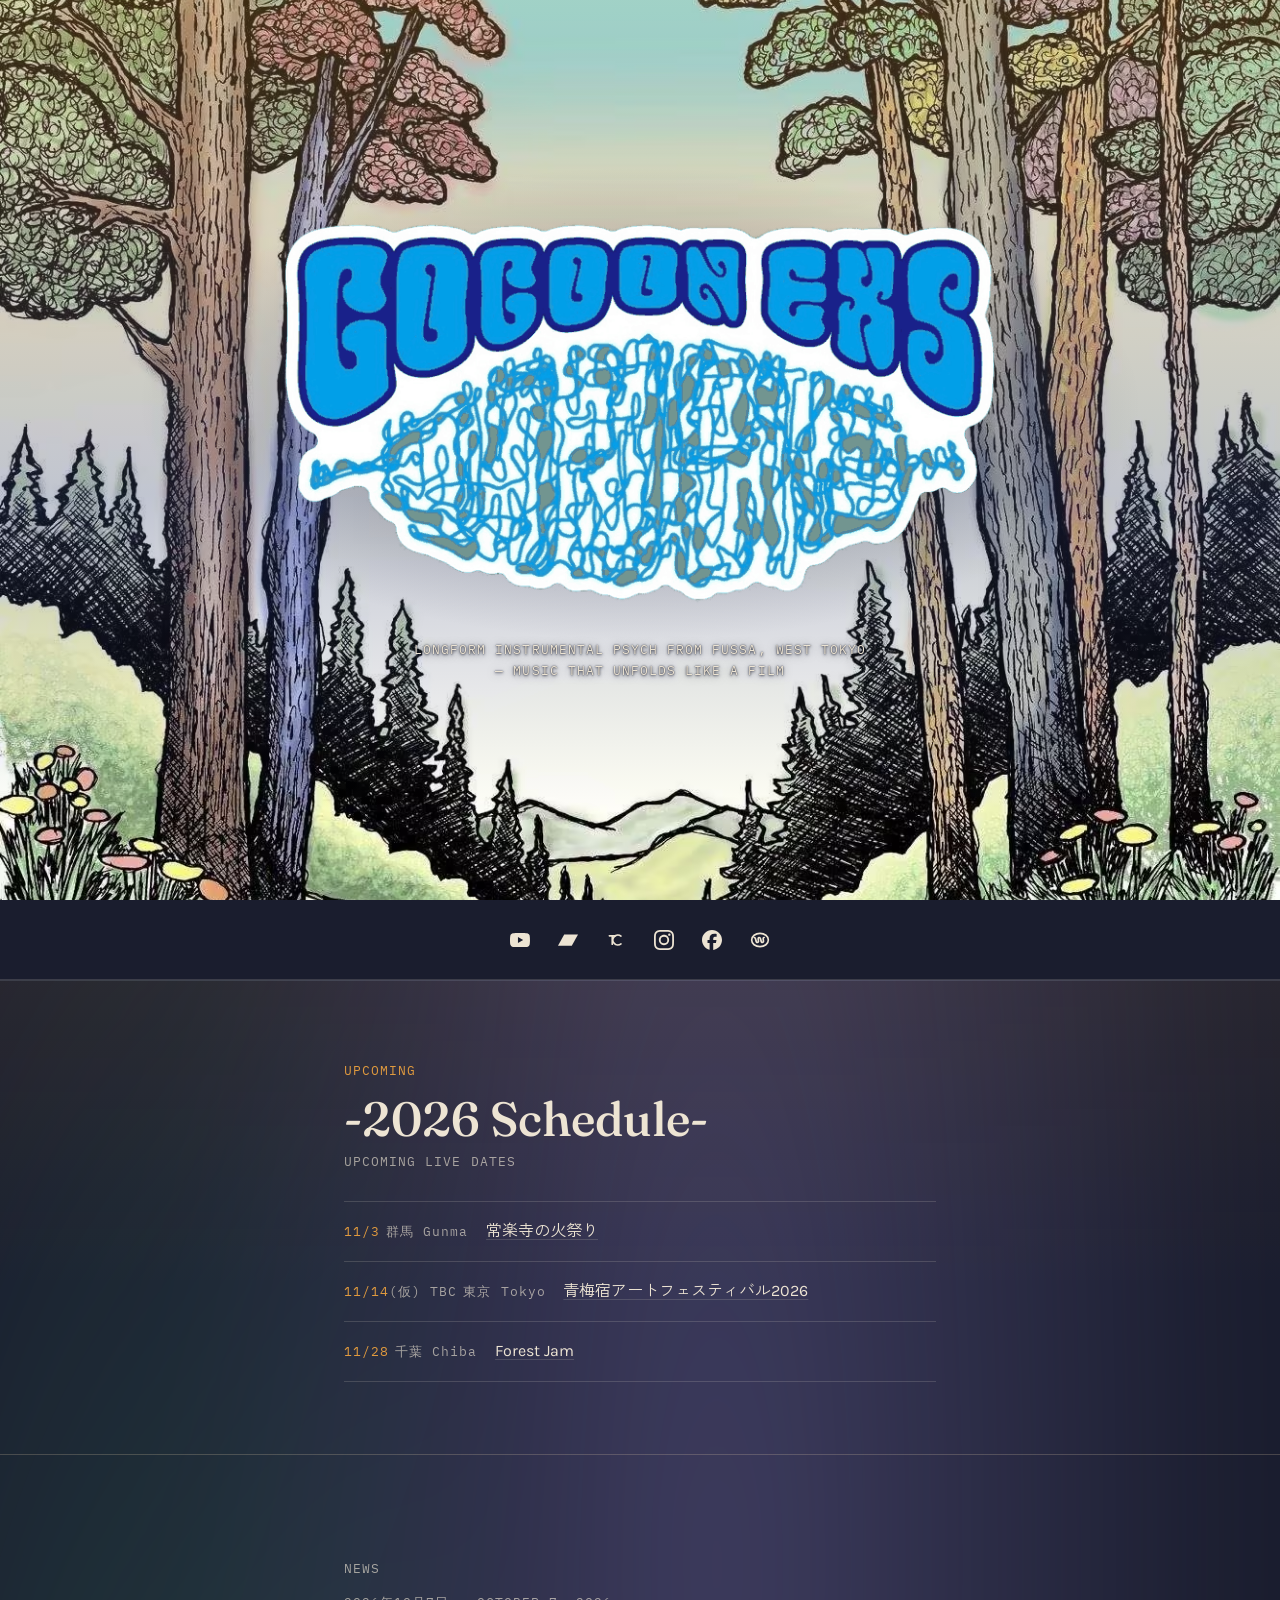
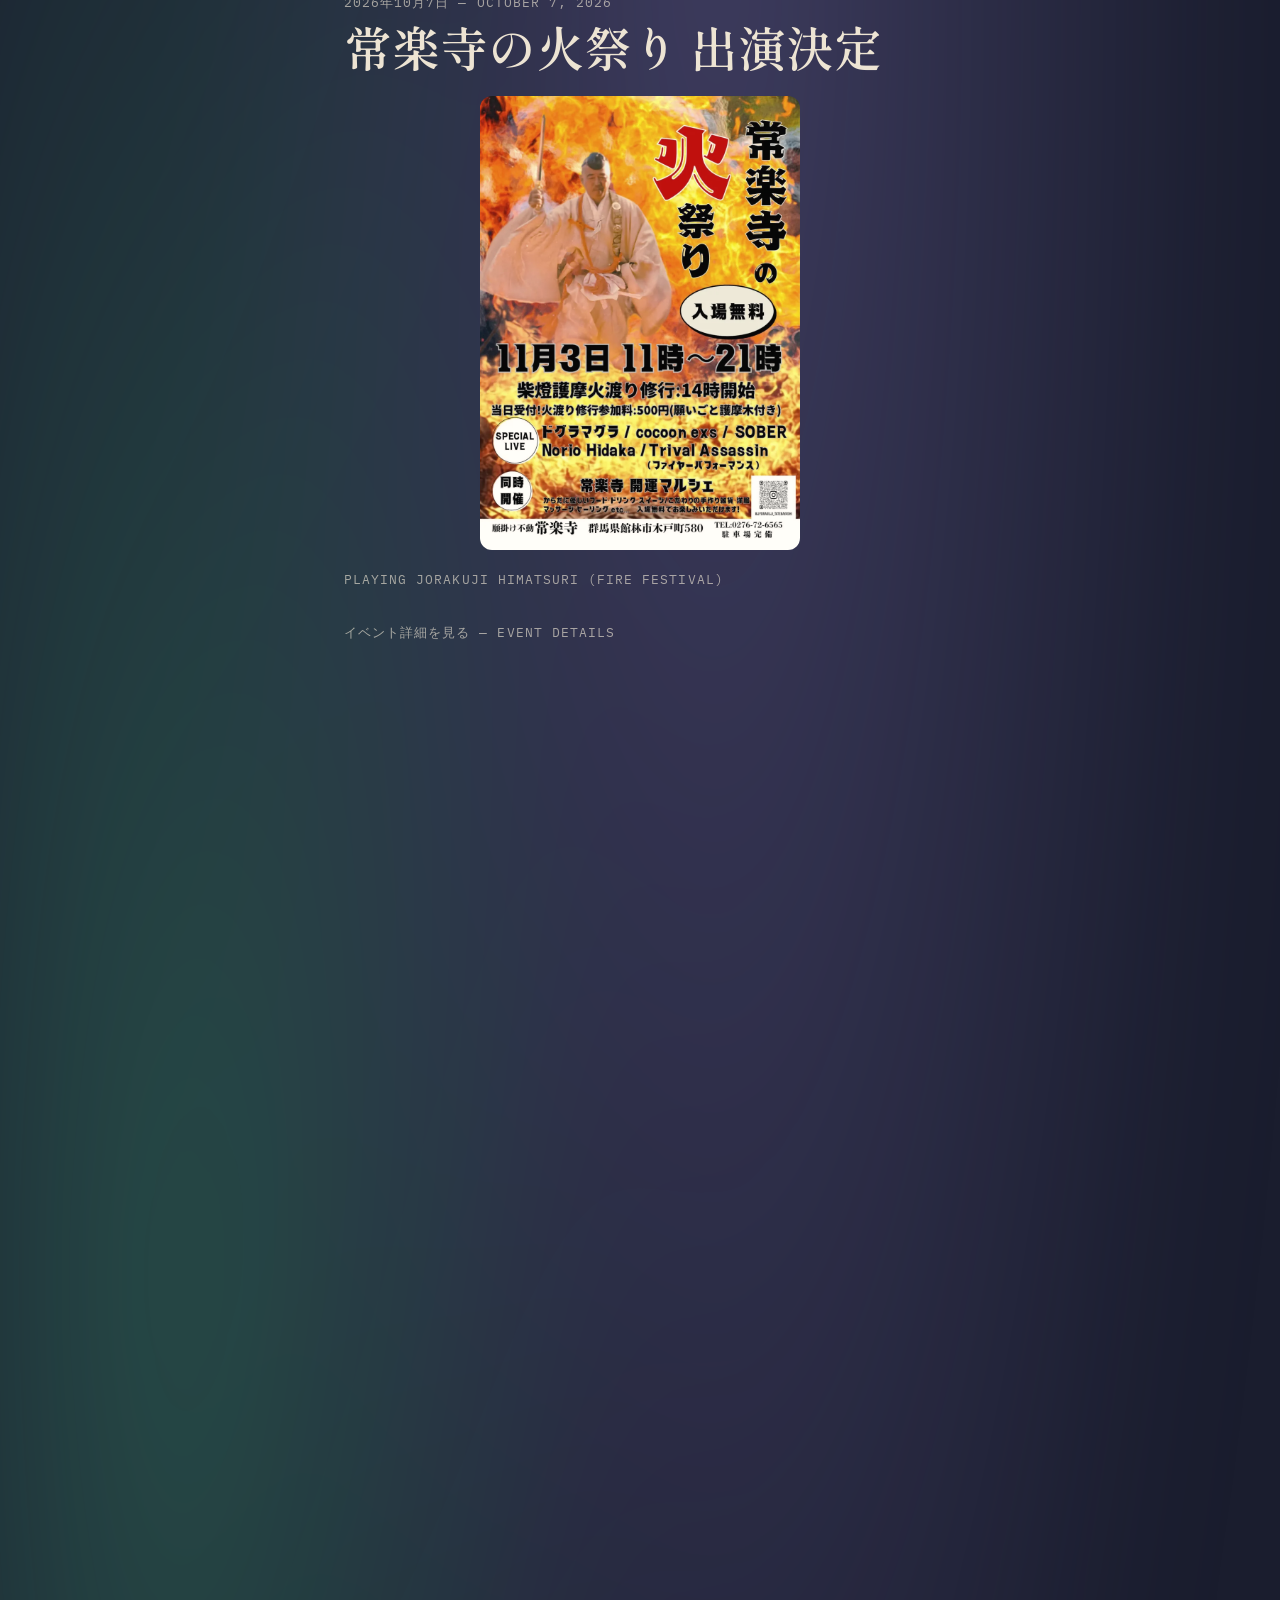
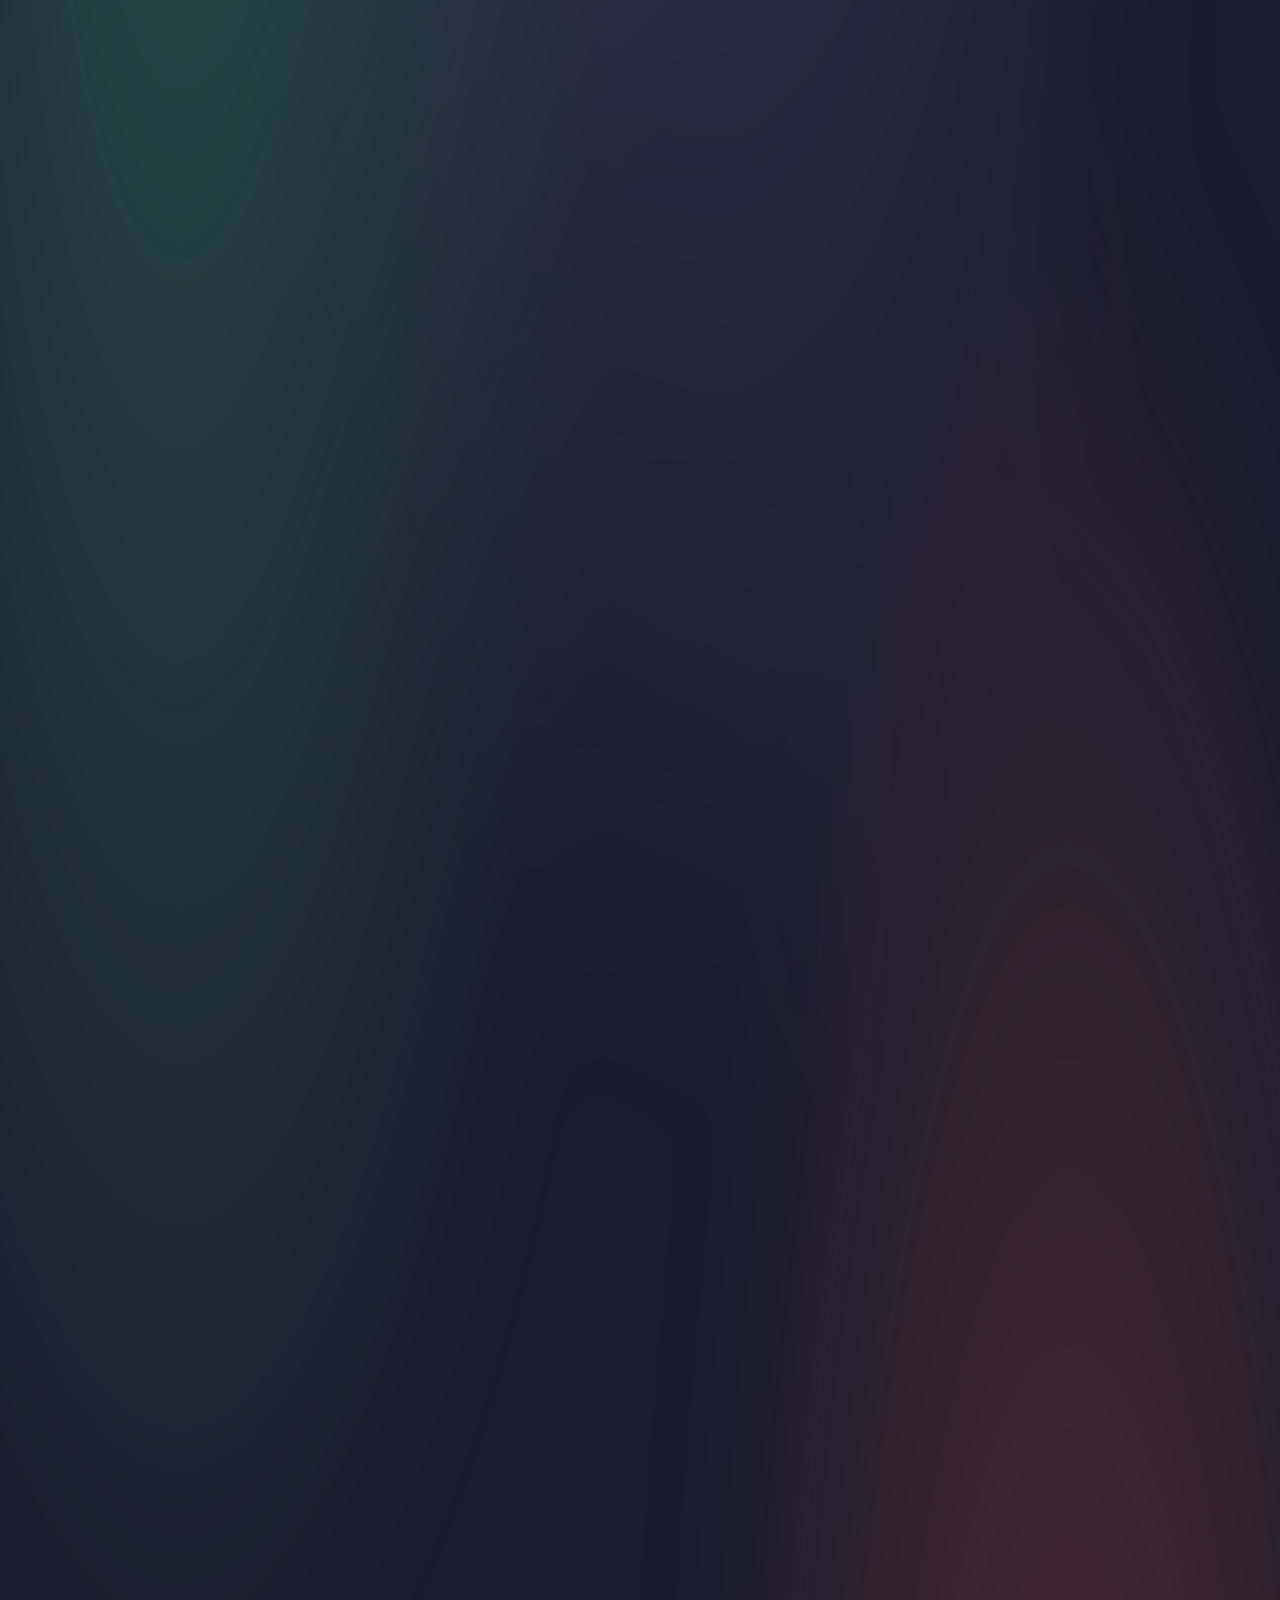
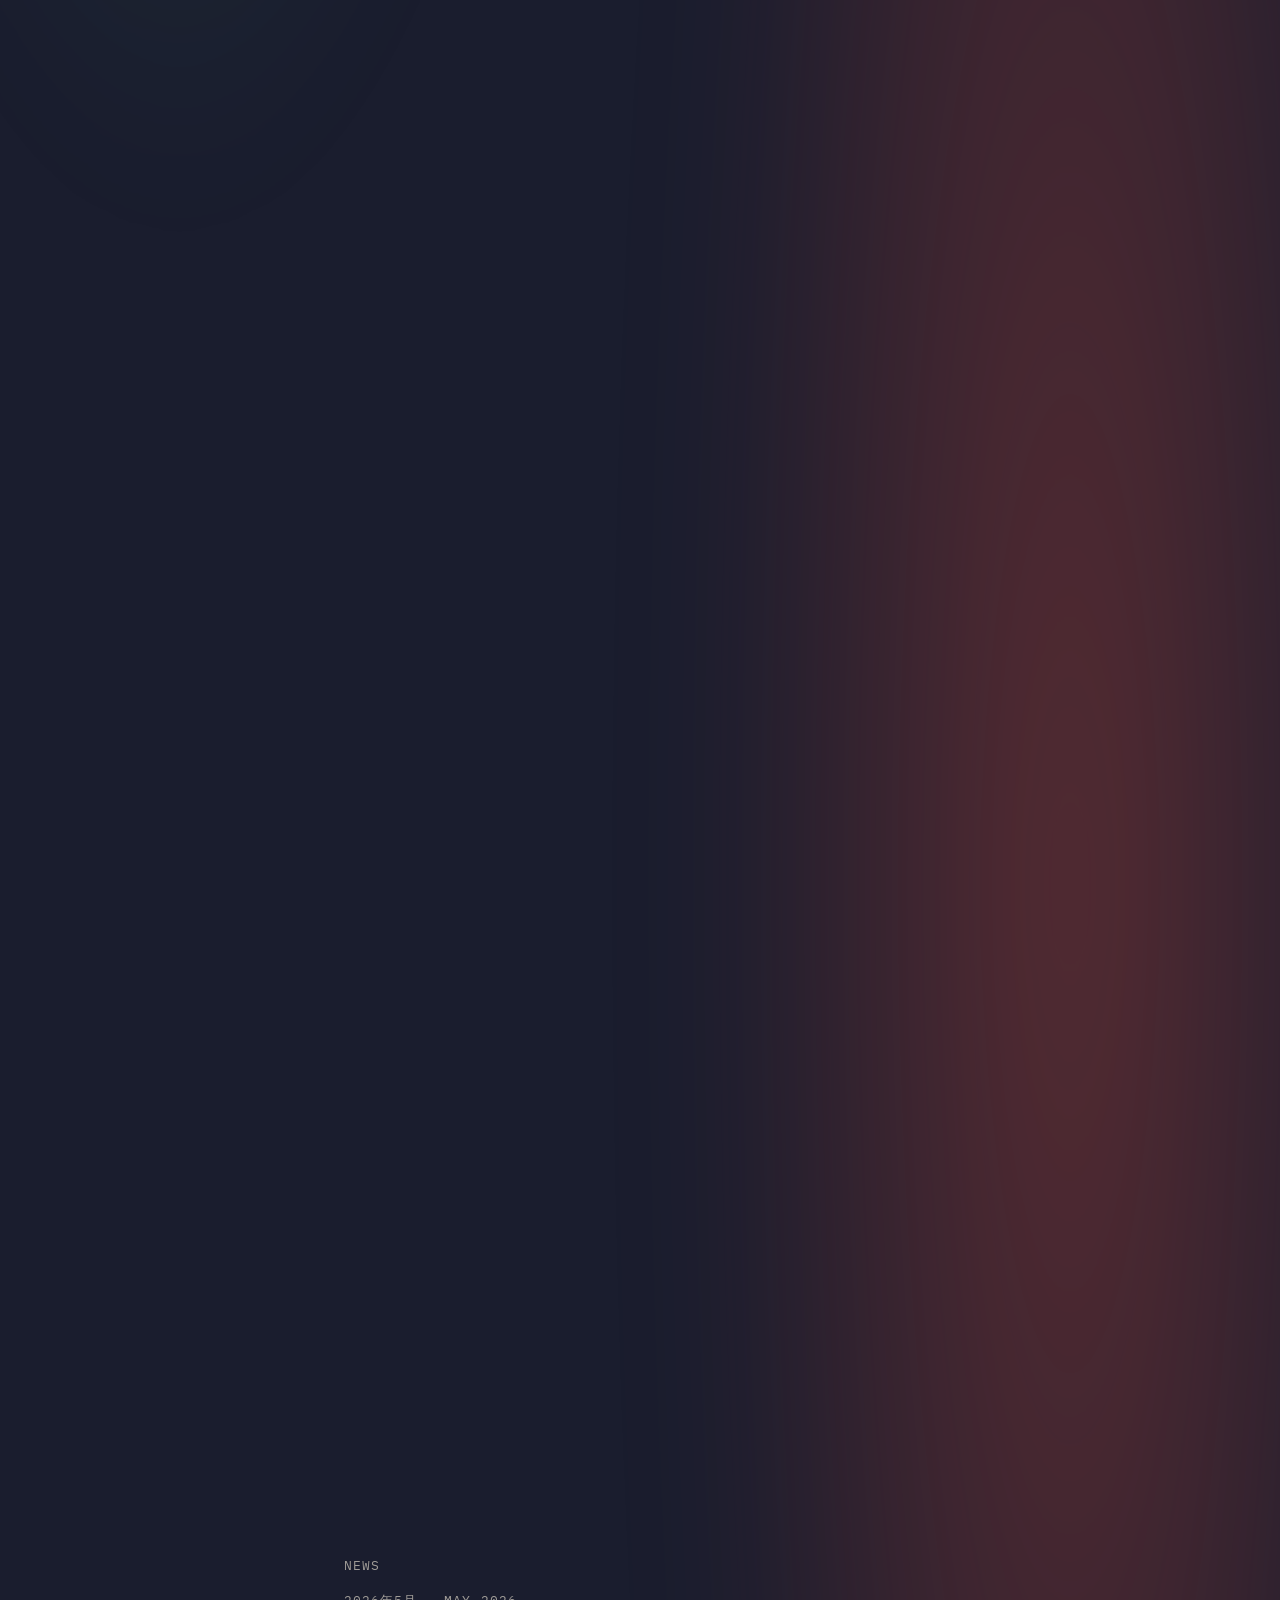
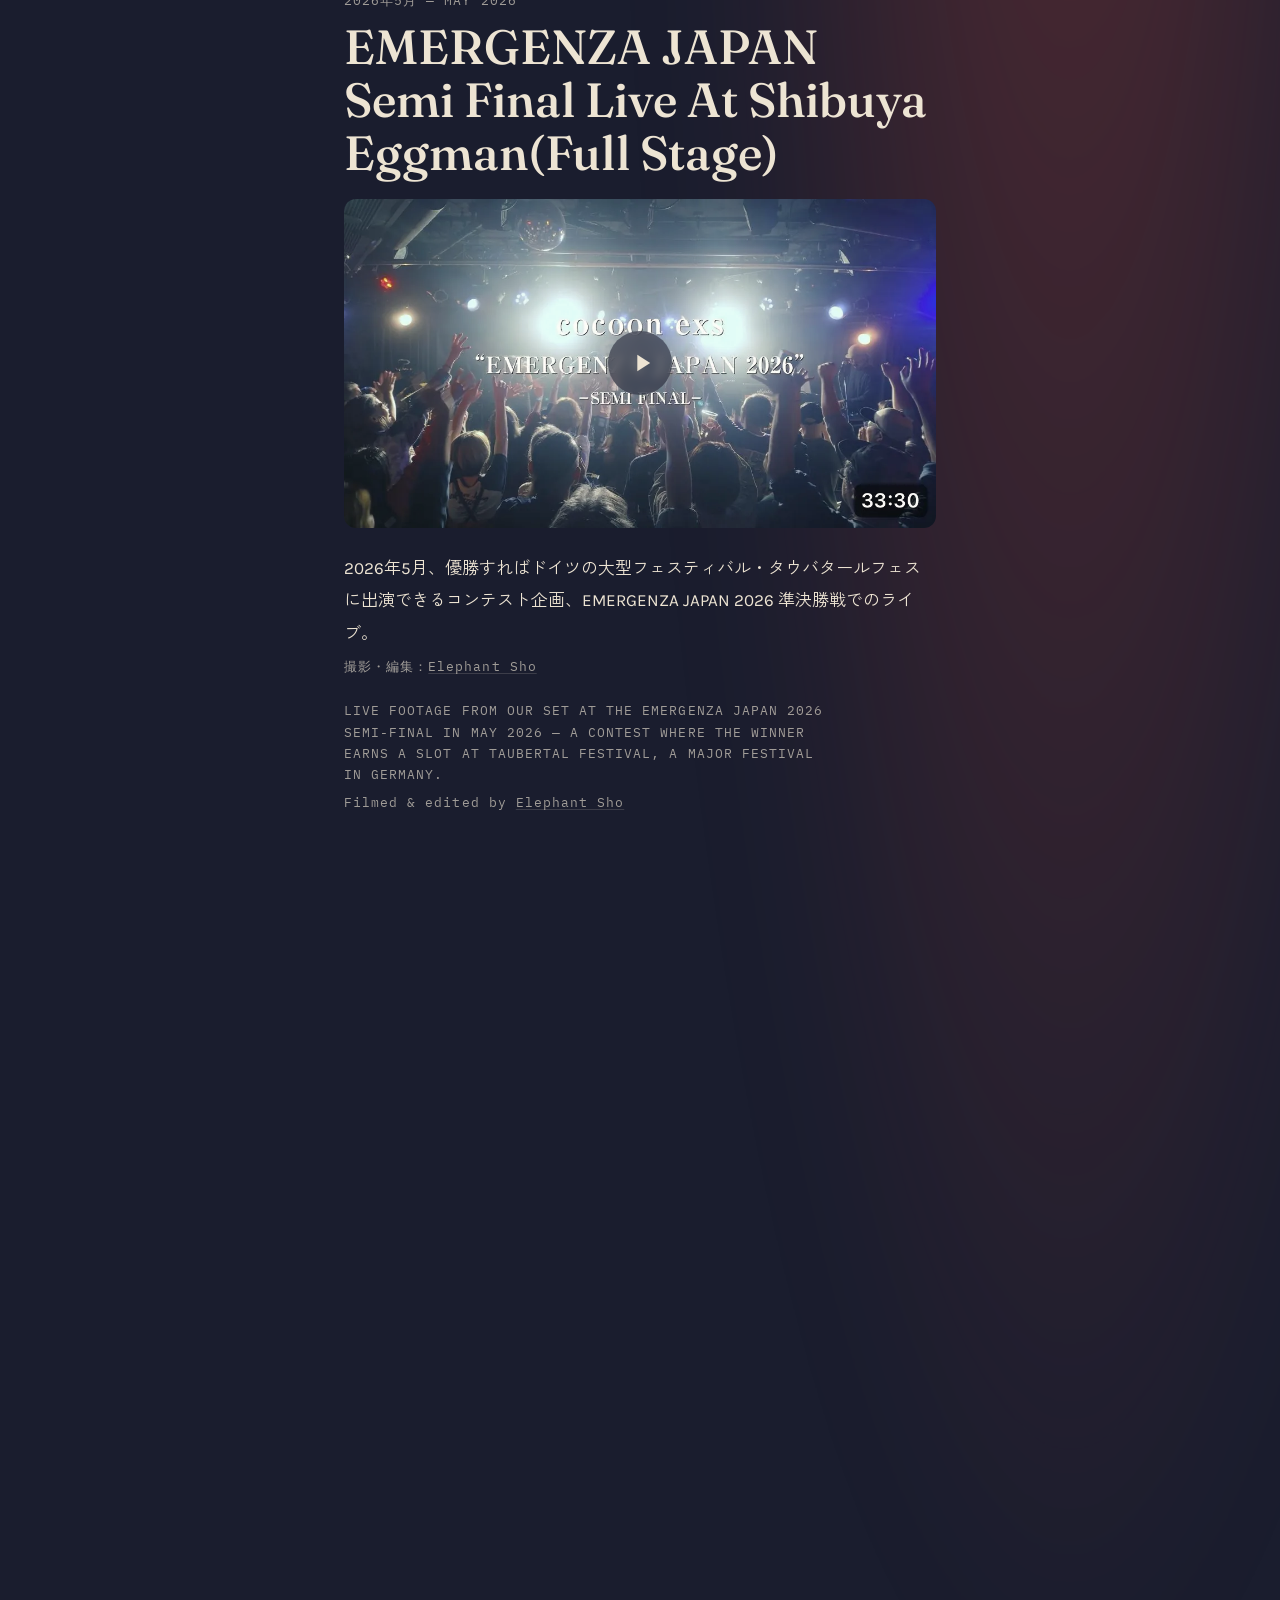
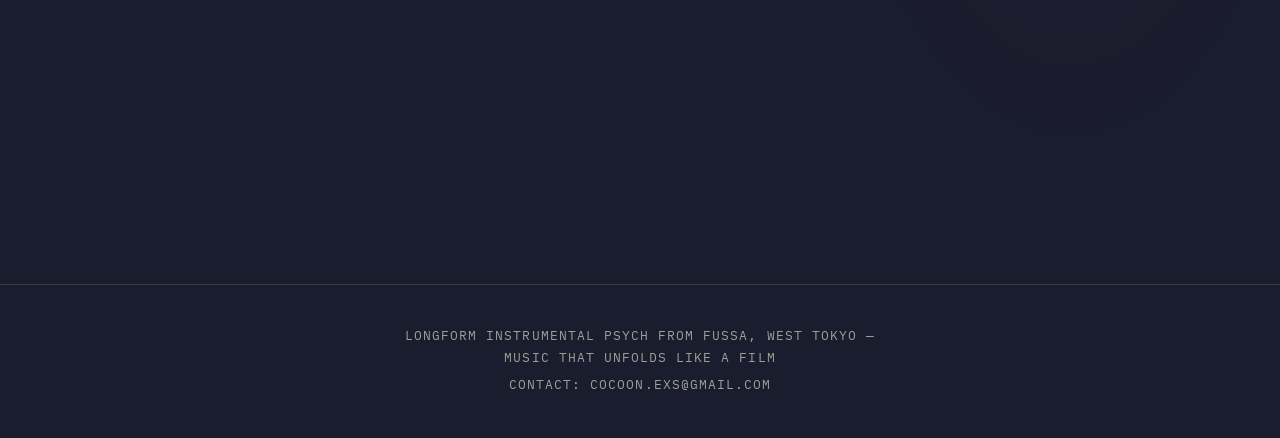
==== commit 3182230d: "Report on YAMASORA FESTIVAL 2026 appearance, clear past schedule rows New NEWS entry (2026-10-04, pl" ====
--- a/index.html
+++ b/index.html
@@ -140,34 +140,6 @@
       <div class="schedule-list">
         <div class="schedule-row">
           <div class="schedule-meta">
-            <time class="schedule-date" datetime="2026-08-29">8/29</time>
-            <span class="schedule-region">滋賀 <span lang="en">Shiga</span></span>
-          </div>
-          <span class="schedule-event"><a href="https://yamauto.net/" target="_blank" rel="noopener">YAMAUTO 2026</a></span>
-        </div>
-        <div class="schedule-row">
-          <div class="schedule-meta">
-            <time class="schedule-date" datetime="2026-09-12">9/12</time>
-            <span class="schedule-region">埼玉 <span lang="en">Saitama</span></span>
-          </div>
-          <span class="schedule-event"><a href="https://www.instagram.com/dogoo_forest/" target="_blank" rel="noopener">土偶の森</a></span>
-        </div>
-        <div class="schedule-row">
-          <div class="schedule-meta">
-            <time class="schedule-date" datetime="2026-09-20">9/20</time>
-            <span class="schedule-region">東京 <span lang="en">Tokyo</span></span>
-          </div>
-          <span class="schedule-event"><a href="event-craft-festa-2026.html">東京クラフトFESTA多摩</a></span>
-        </div>
-        <div class="schedule-row">
-          <div class="schedule-meta">
-            <time class="schedule-date" datetime="2026-10-04">10/4</time>
-            <span class="schedule-region">埼玉 <span lang="en">Saitama</span></span>
-          </div>
-          <span class="schedule-event"><a href="https://www.instagram.com/yamasora_fes/" target="_blank" rel="noopener">やまそら祭り</a></span>
-        </div>
-        <div class="schedule-row">
-          <div class="schedule-meta">
             <time class="schedule-date" datetime="2026-11-03">11/3</time>
             <span class="schedule-region">群馬 <span lang="en">Gunma</span></span>
           </div>
@@ -208,6 +180,21 @@
   <div class="section">
     <div class="wrap reveal" style="max-width:640px;">
       <span class="caption">News</span>
+      <time class="news-date" datetime="2026-10-04">2026年10月4日 — OCTOBER 4, 2026</time>
+      <h2 style="margin-top:0.5rem; margin-bottom:1.2rem;">やまそら祭 2026 出演</h2>
+      <div class="photo-frame" style="max-width:360px; margin:0 auto 1.2rem; aspect-ratio:1086/1536;">
+        <picture>
+          <source srcset="assets/photos/yamasora-fes-2026-poster.webp" type="image/webp">
+          <img src="assets/photos/yamasora-fes-2026-poster.jpg" alt="やまそら祭 2026 告知ポスター(2026年10月3日・4日 埼玉県営 狭山稲荷山公園)" width="1086" height="1536" loading="lazy">
+        </picture>
+      </div>
+      <p lang="ja">10月4日(日)、埼玉県営 狭山稲荷山公園で開催された「やまそら祭 2026」に出演しました。お越しいただいた皆さま、ありがとうございました。<br><br>当日の様子は<a href="https://www.instagram.com/yamasora_fes/" target="_blank" rel="noopener">やまそら祭 公式Instagram</a>でもご紹介いただいています。</p>
+      <p class="caption" lang="en" style="margin-top:0.6rem;">We played YAMASORA FESTIVAL 2026 on Sunday, October 4, held at Saitama Prefectural Sayama Inariyama Park. Thank you to everyone who came out.<br><br>You can see more from the day on the <a href="https://www.instagram.com/yamasora_fes/" target="_blank" rel="noopener">festival's official Instagram</a>.</p>
+    </div>
+  </div>
+  <div class="section">
+    <div class="wrap reveal" style="max-width:640px;">
+      <span class="caption">News</span>
       <time class="news-date" datetime="2026-09-05">2026年9月5日 — SEPTEMBER 5, 2026</time>
       <h2 style="margin-top:0.5rem; margin-bottom:1.2rem;">東京クラフトFESTA多摩 出演決定</h2>
       <div class="photo-frame" style="max-width:320px; margin:0 auto 1.2rem; aspect-ratio:707/1000;">
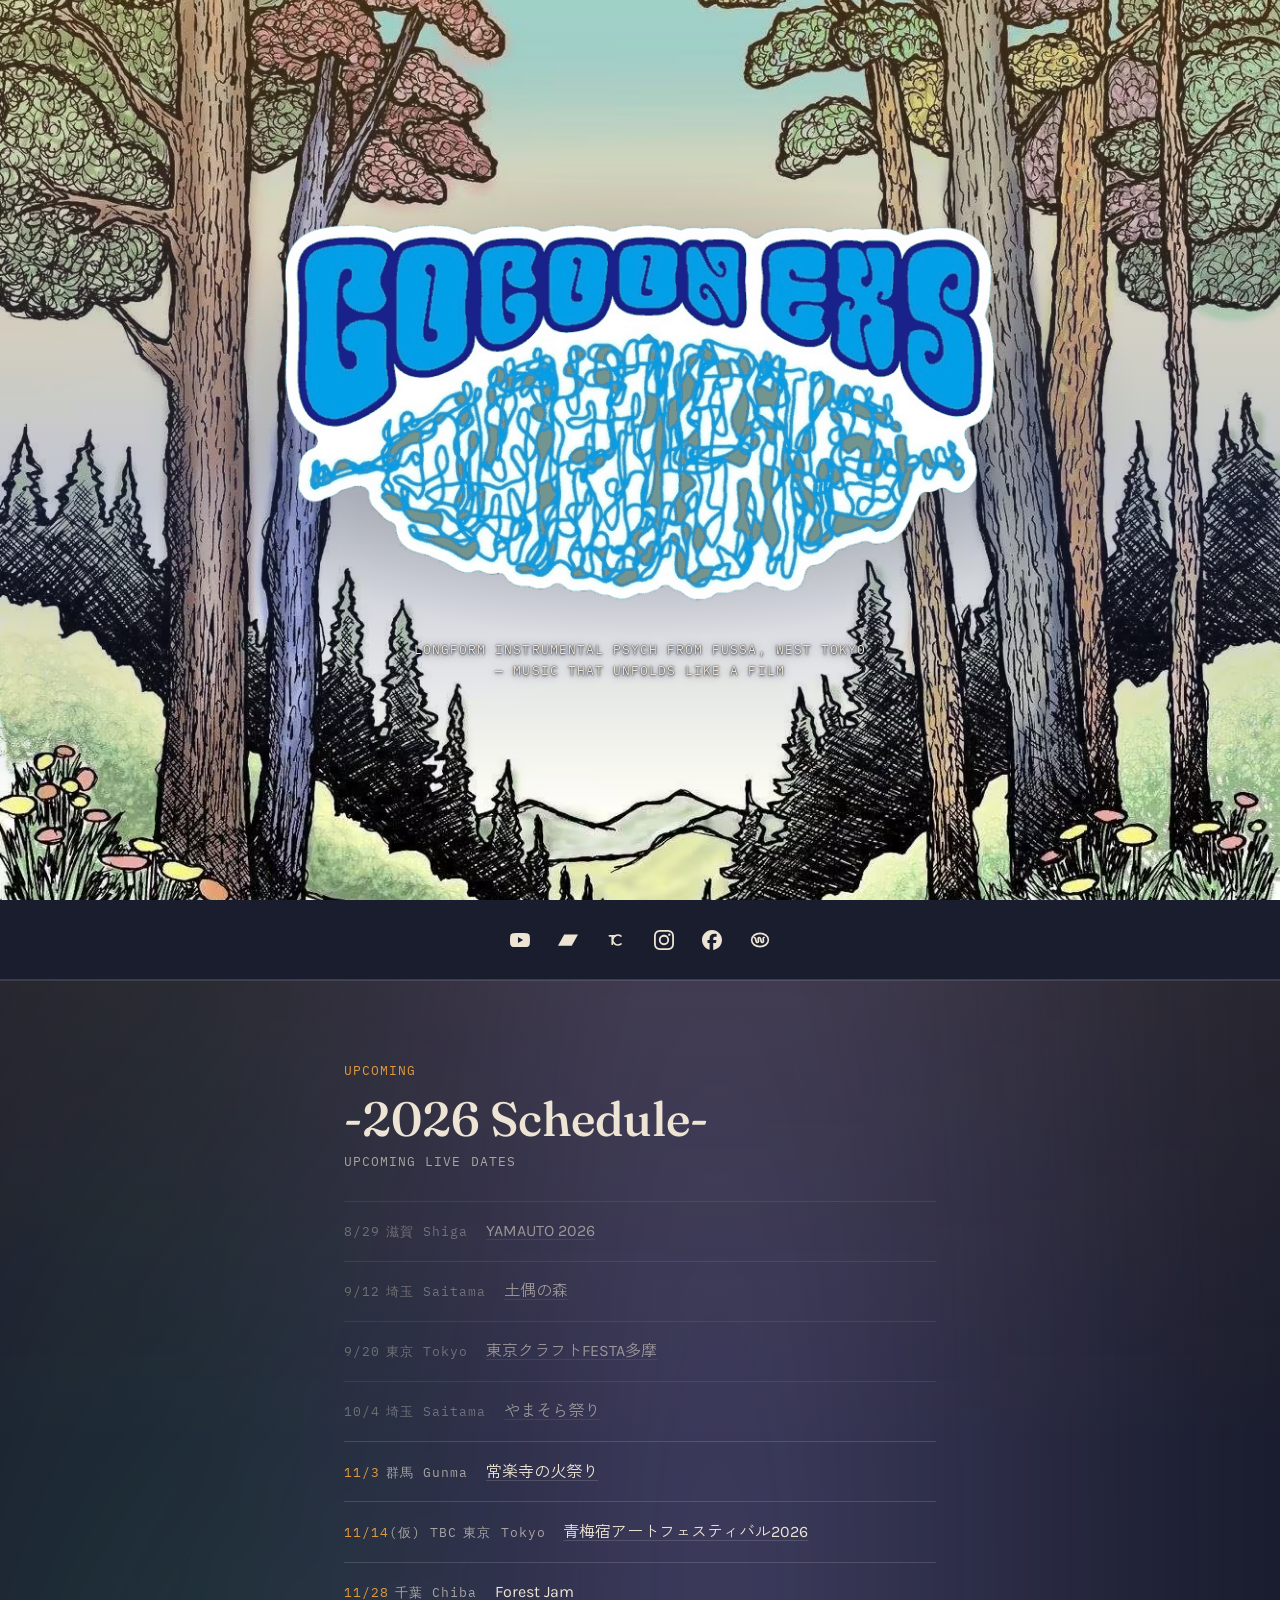
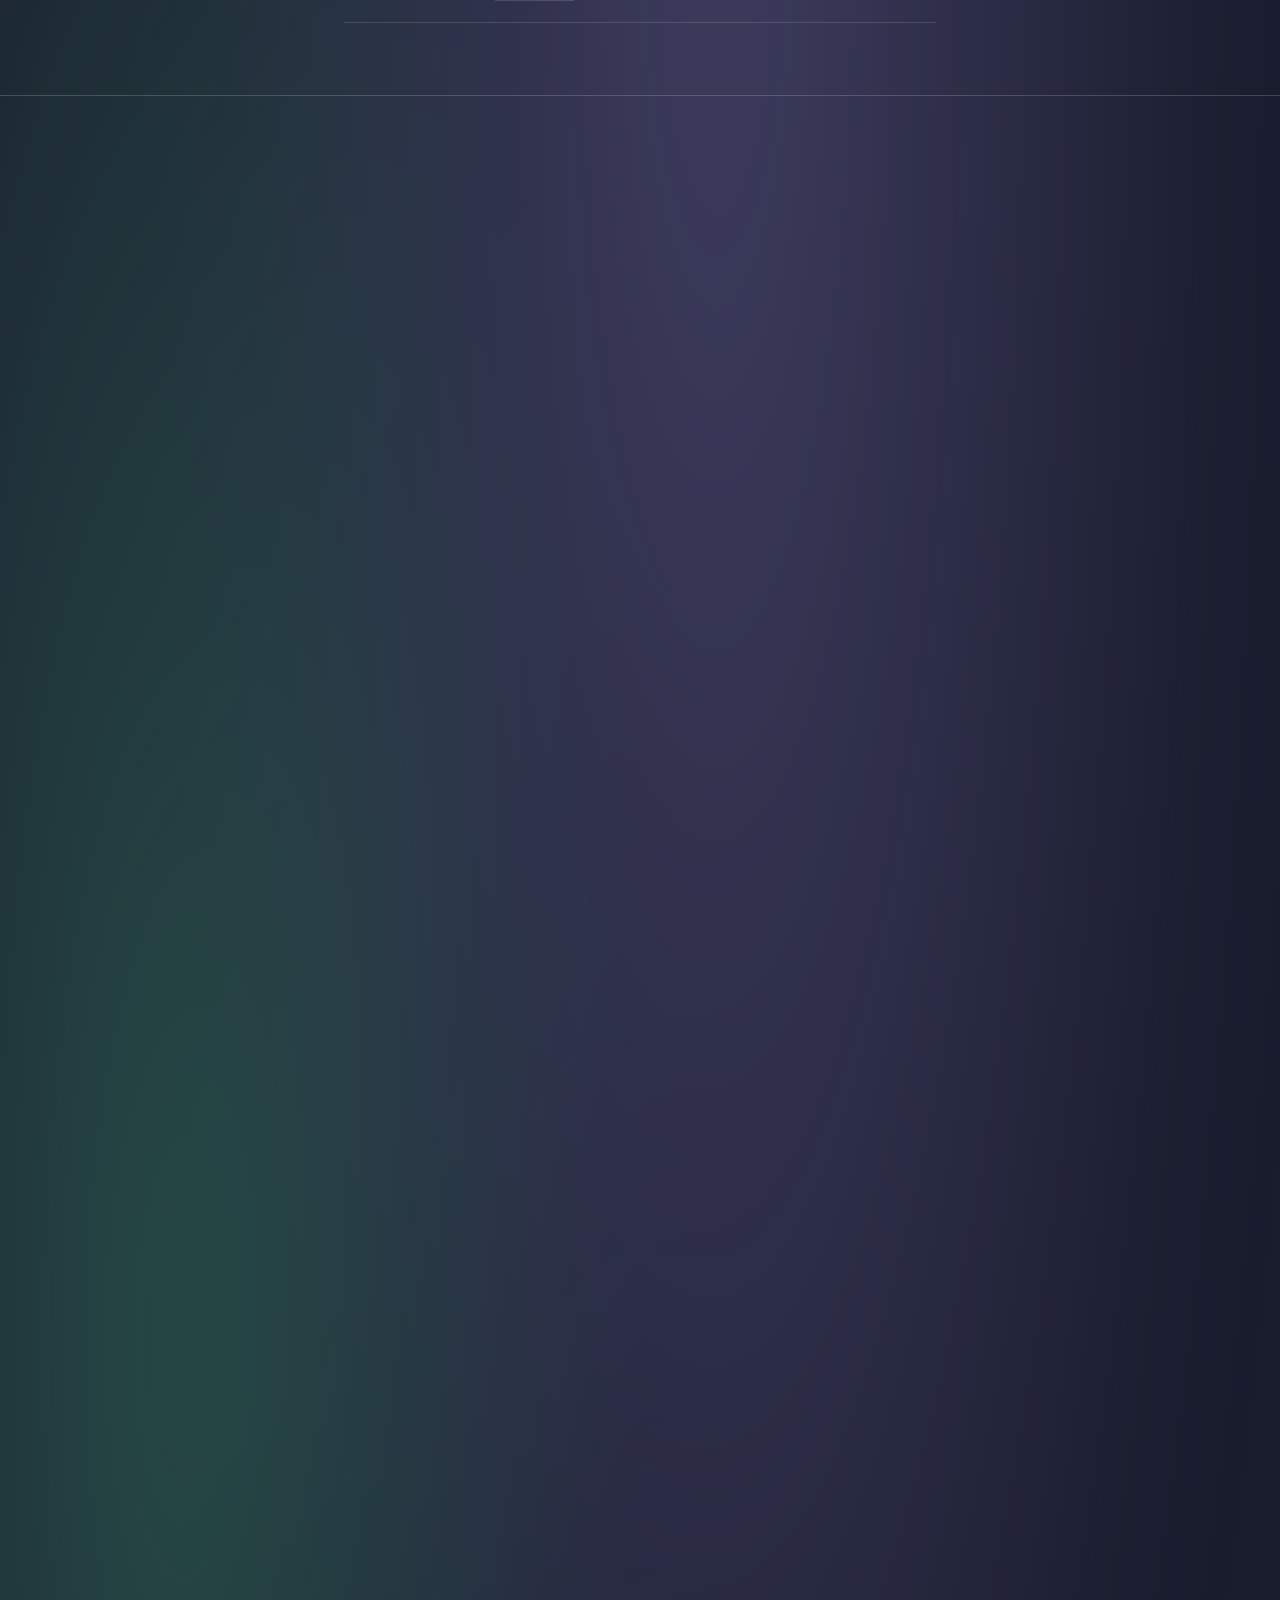
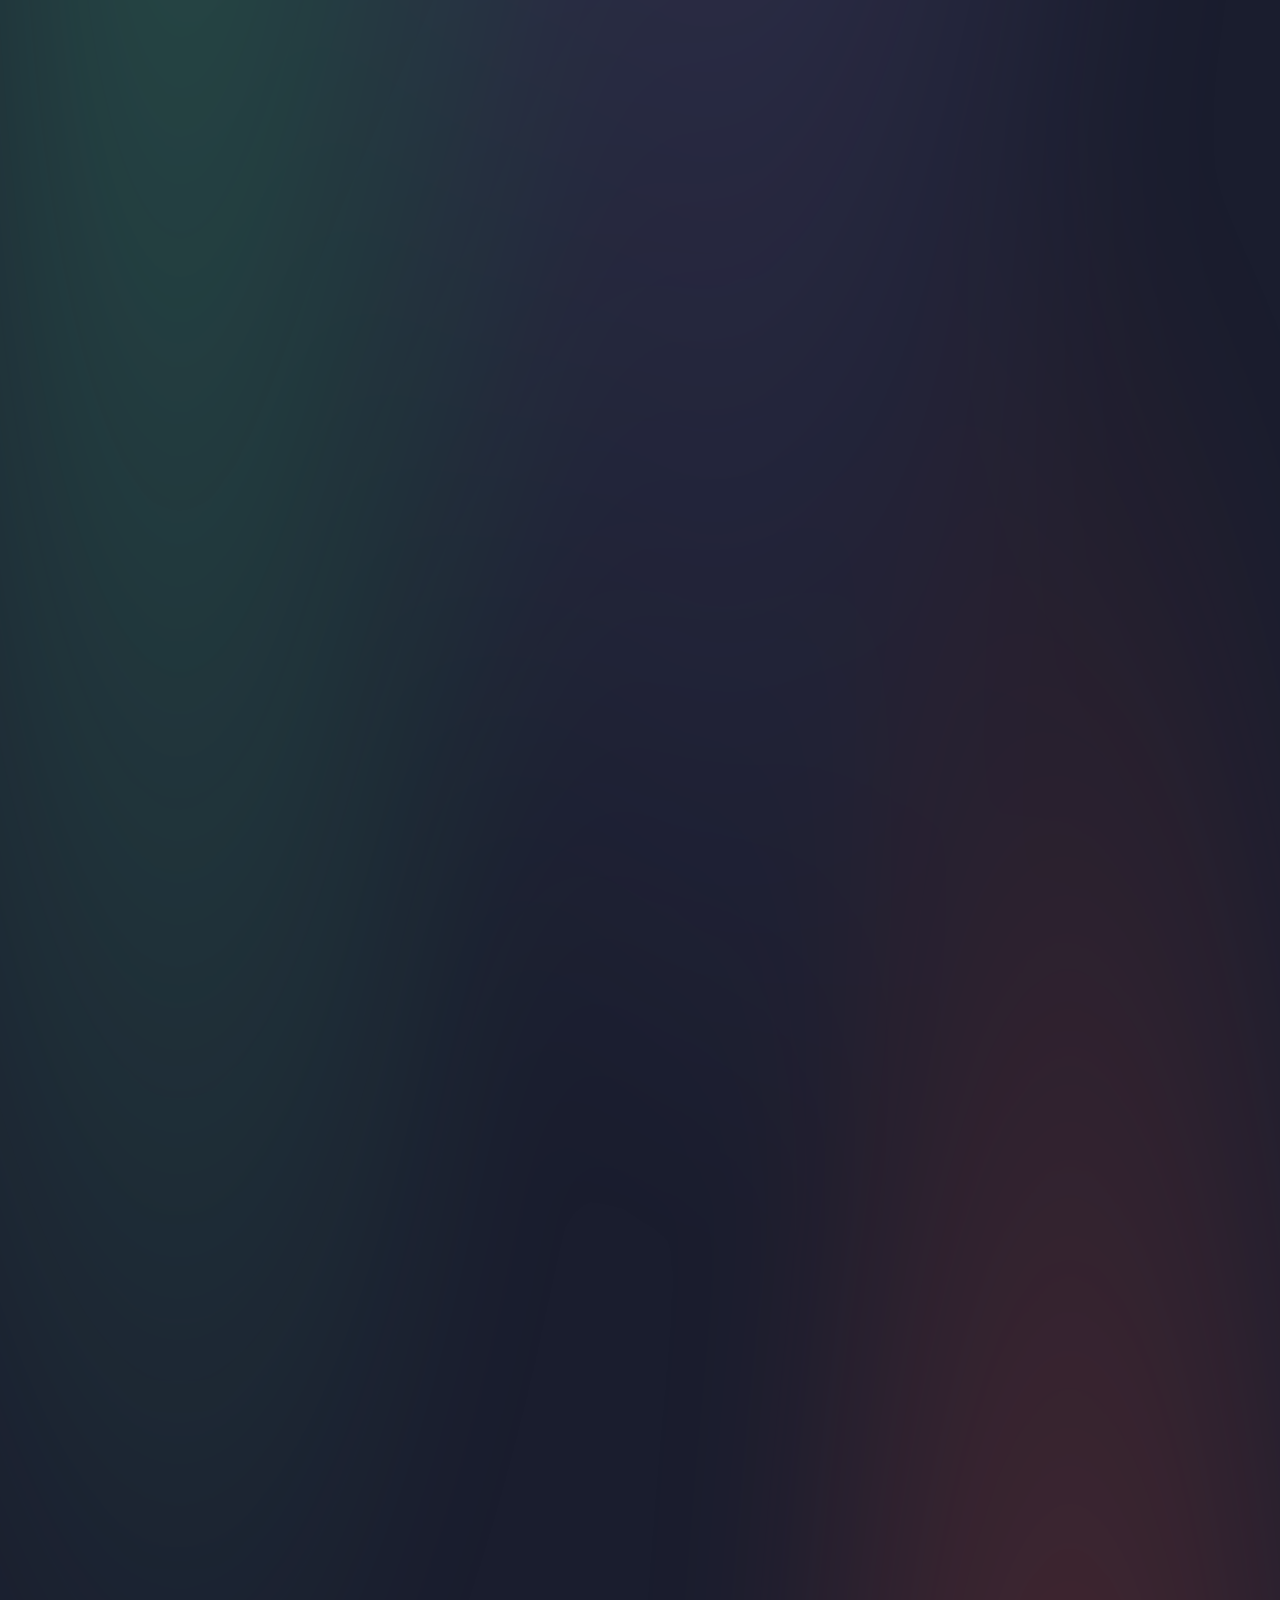
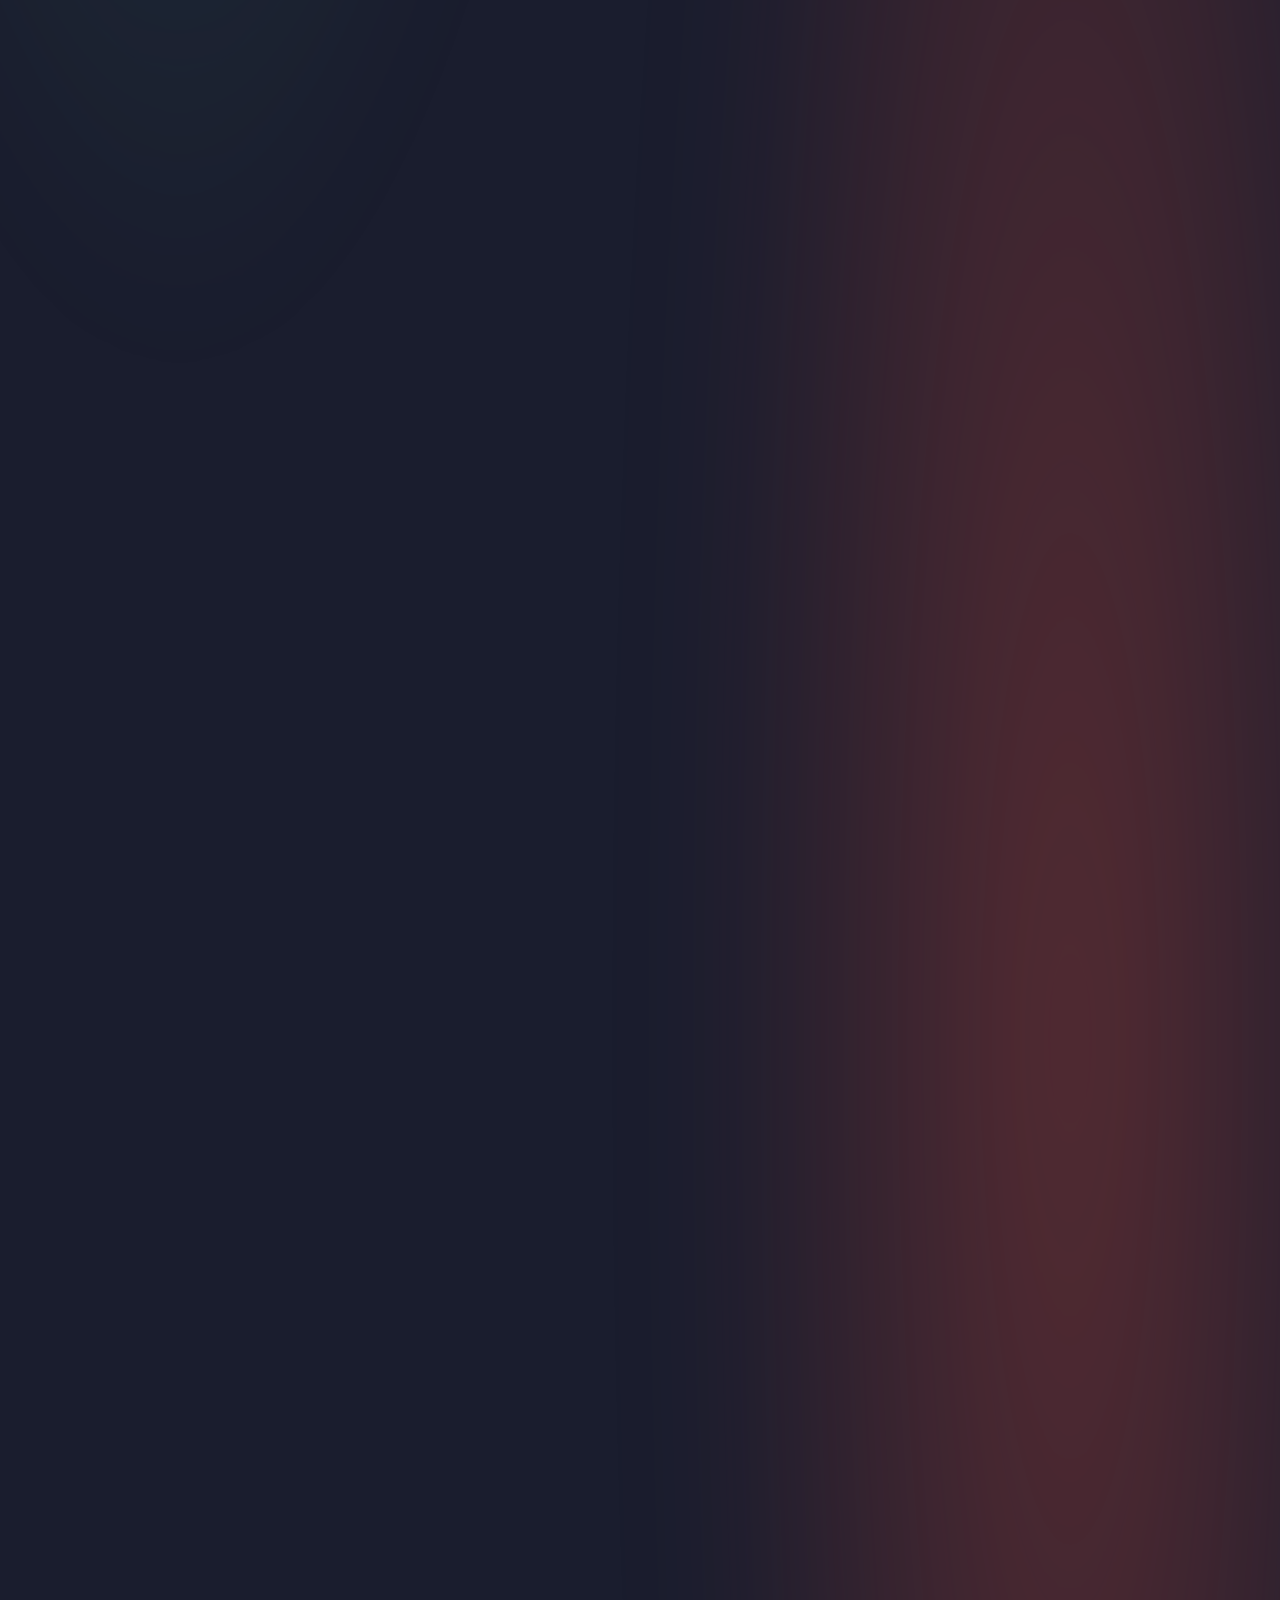
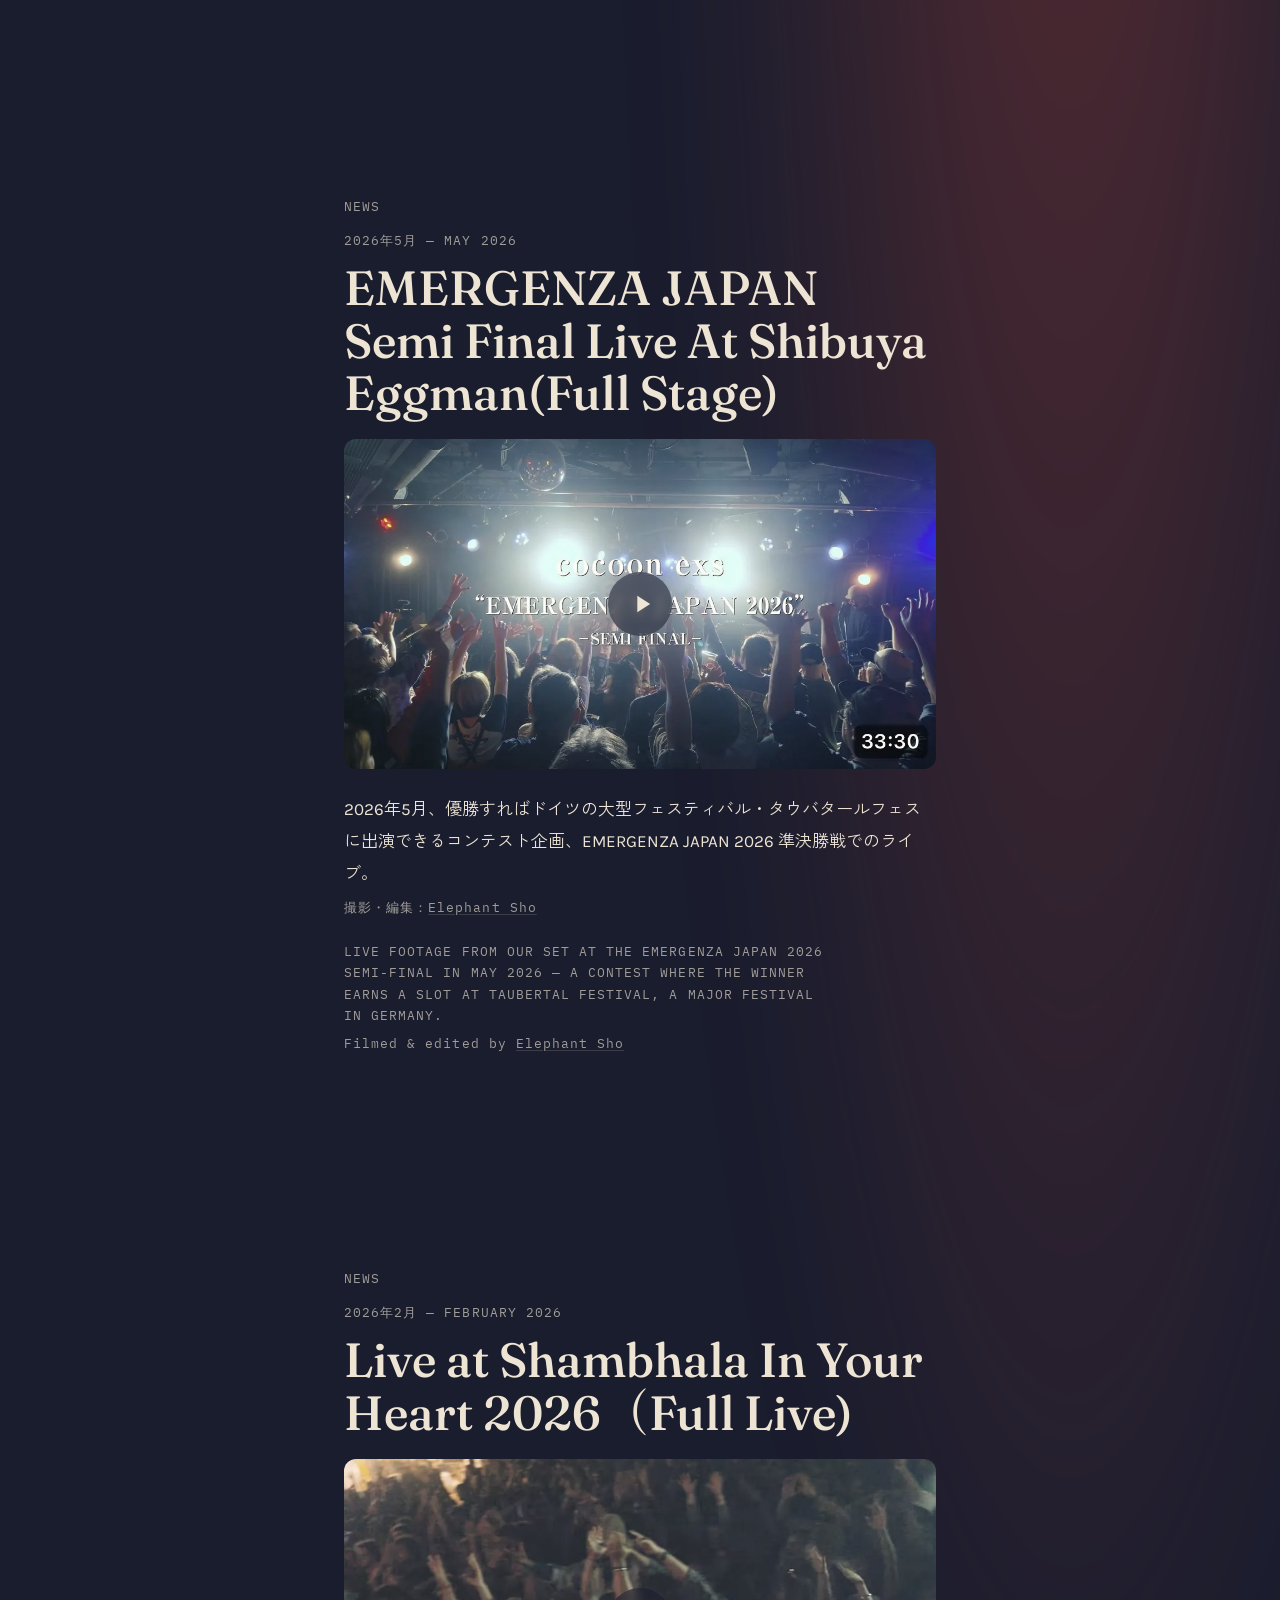
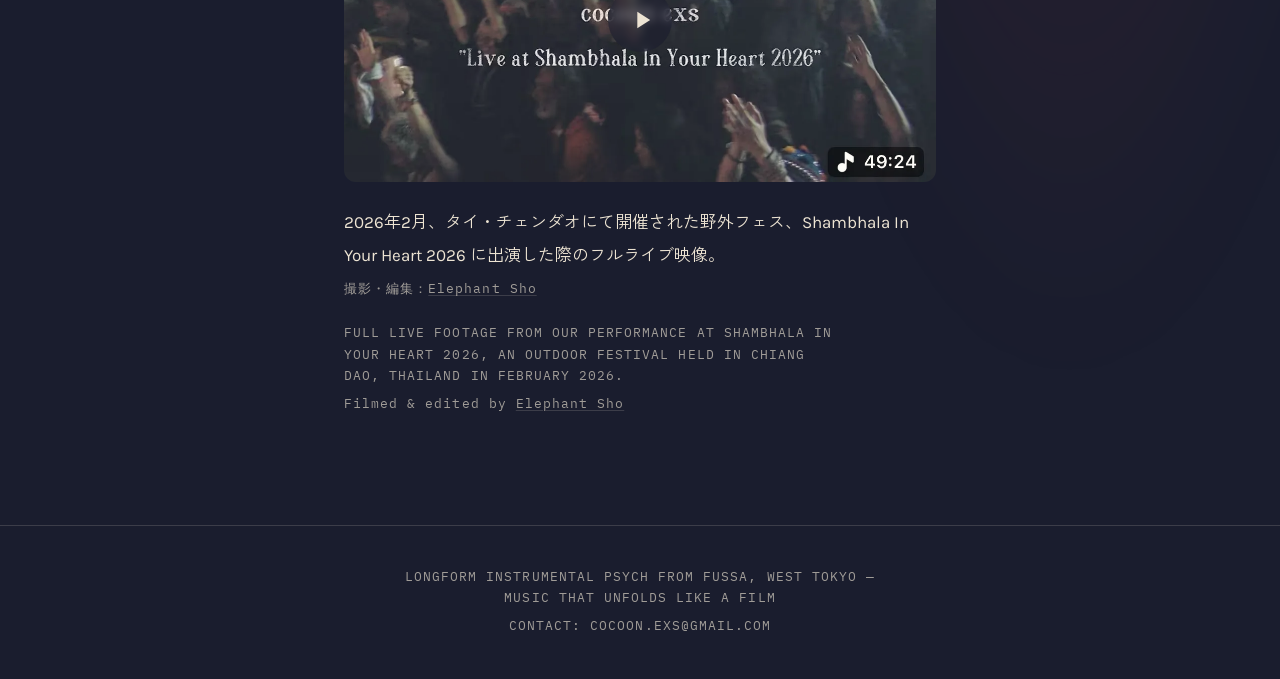
==== commit 7147930a: "Restore deleted past schedule rows; keep history going forward Commit 3182230 deleted four schedule " ====
--- a/index.html
+++ b/index.html
@@ -138,6 +138,34 @@
       <h2 style="margin-top:0.5rem; margin-bottom:0.3rem;">-2026 Schedule-</h2>
       <p class="caption" lang="en" style="margin-bottom:0;">upcoming live dates</p>
       <div class="schedule-list">
+        <div class="schedule-row schedule-row--past">
+          <div class="schedule-meta">
+            <time class="schedule-date" datetime="2026-08-29">8/29</time>
+            <span class="schedule-region">滋賀 <span lang="en">Shiga</span></span>
+          </div>
+          <span class="schedule-event"><a href="https://yamauto.net/" target="_blank" rel="noopener">YAMAUTO 2026</a></span>
+        </div>
+        <div class="schedule-row schedule-row--past">
+          <div class="schedule-meta">
+            <time class="schedule-date" datetime="2026-09-12">9/12</time>
+            <span class="schedule-region">埼玉 <span lang="en">Saitama</span></span>
+          </div>
+          <span class="schedule-event"><a href="https://www.instagram.com/dogoo_forest/" target="_blank" rel="noopener">土偶の森</a></span>
+        </div>
+        <div class="schedule-row schedule-row--past">
+          <div class="schedule-meta">
+            <time class="schedule-date" datetime="2026-09-20">9/20</time>
+            <span class="schedule-region">東京 <span lang="en">Tokyo</span></span>
+          </div>
+          <span class="schedule-event"><a href="event-craft-festa-2026.html">東京クラフトFESTA多摩</a></span>
+        </div>
+        <div class="schedule-row schedule-row--past">
+          <div class="schedule-meta">
+            <time class="schedule-date" datetime="2026-10-04">10/4</time>
+            <span class="schedule-region">埼玉 <span lang="en">Saitama</span></span>
+          </div>
+          <span class="schedule-event"><a href="https://www.instagram.com/yamasora_fes/" target="_blank" rel="noopener">やまそら祭り</a></span>
+        </div>
         <div class="schedule-row">
           <div class="schedule-meta">
             <time class="schedule-date" datetime="2026-11-03">11/3</time>
--- a/styles/global.css
+++ b/styles/global.css
@@ -125,6 +125,12 @@
   min-width: 0;
 }
 .schedule-row:last-child { border-bottom: 1px solid var(--color-border); }
+/* Past dates stay in the list as a visible history rather than being
+   deleted (see CLAUDE.md) — dimmed + date demoted from amber to the
+   muted text color so upcoming shows read as the active ones at a
+   glance, without needing a text label. */
+.schedule-row--past { opacity: 0.55; }
+.schedule-row--past .schedule-date { color: var(--color-text-sub); }
 .schedule-meta {
   flex: 0 0 auto;
   display: flex; align-items: baseline; column-gap: 0.35em;
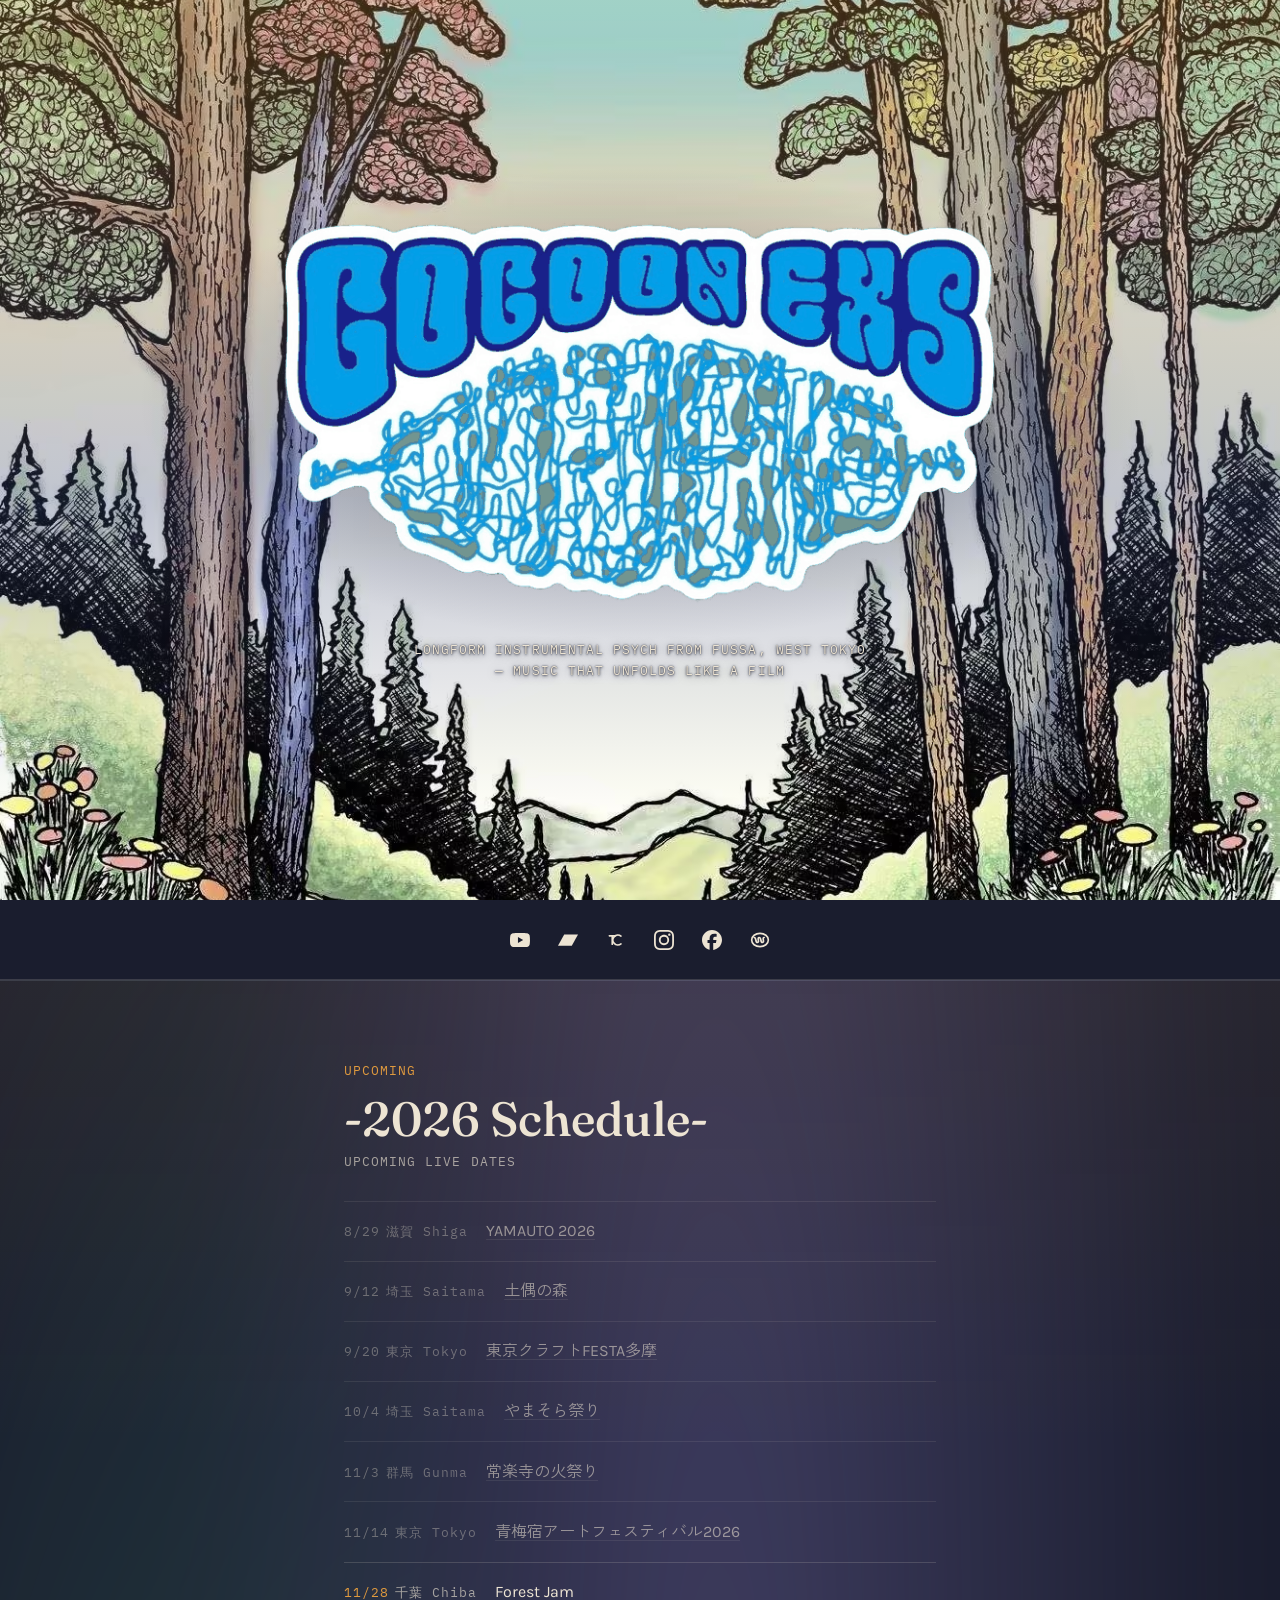
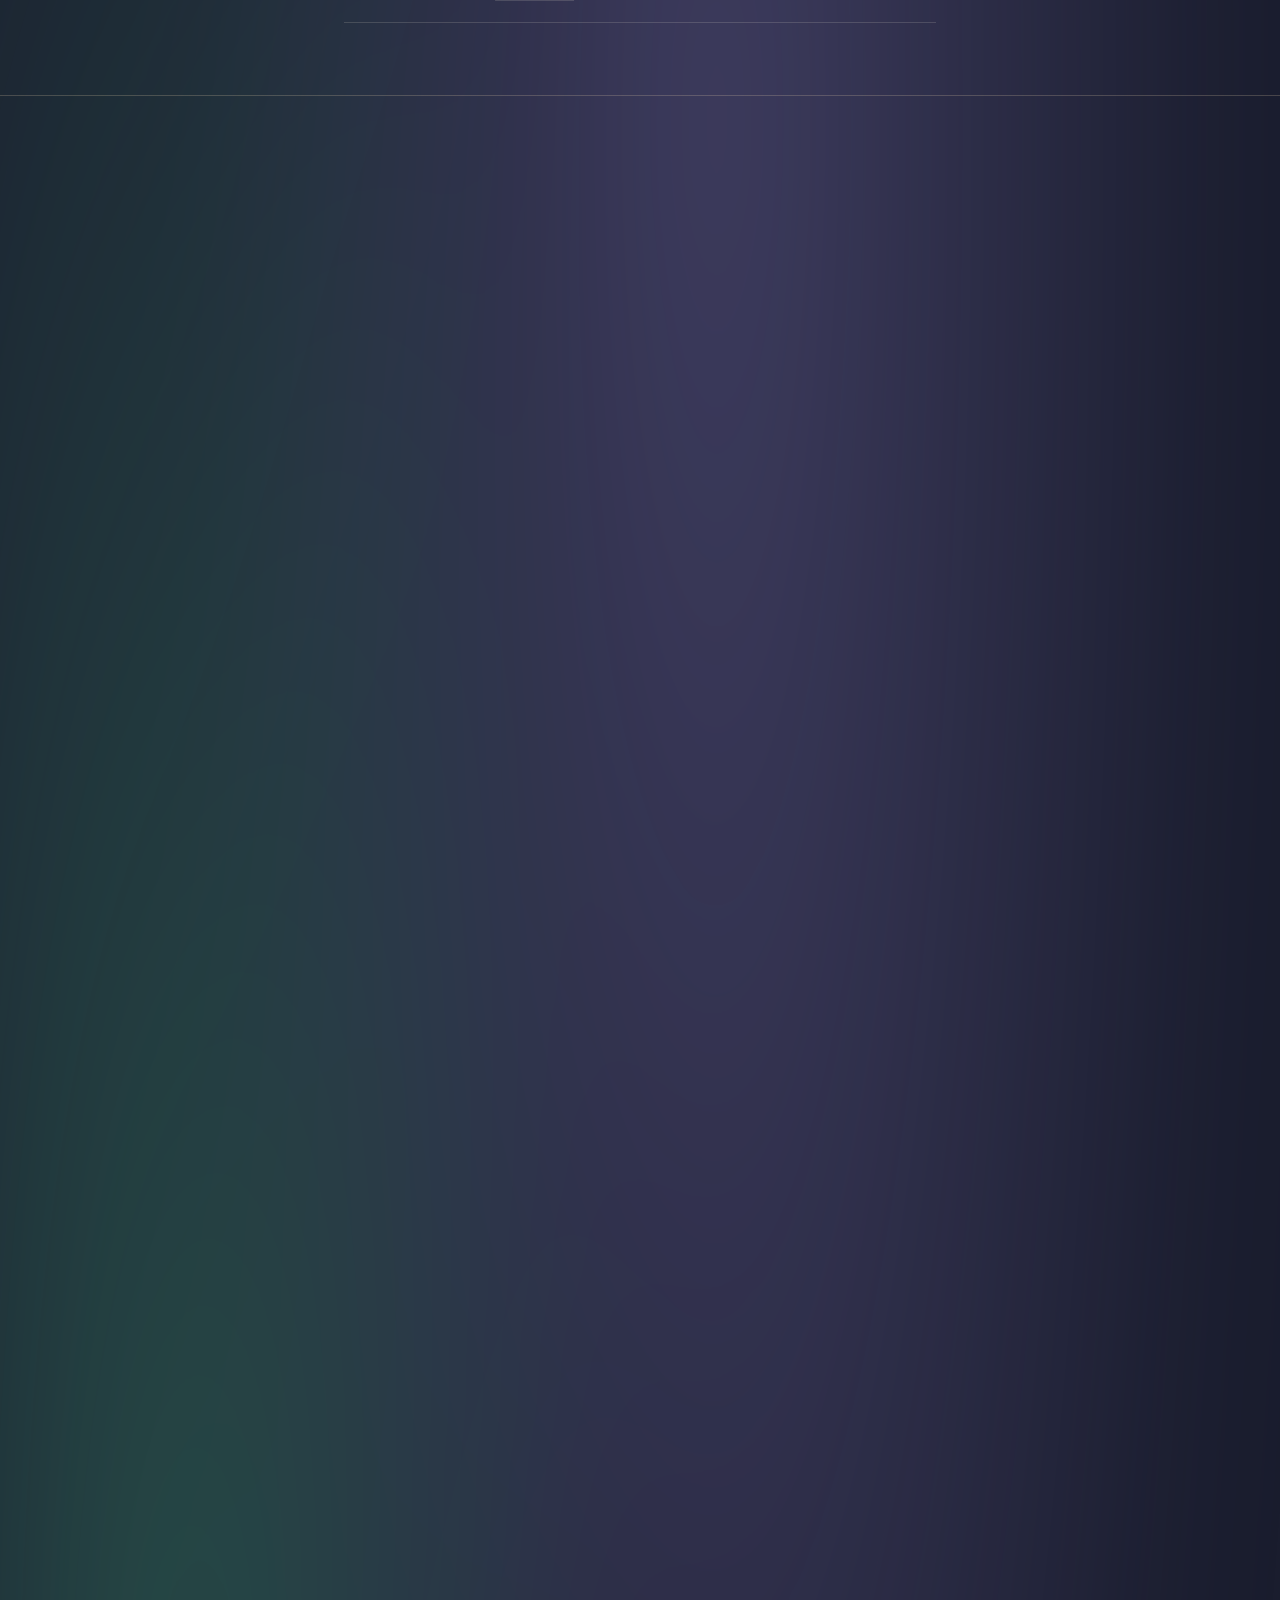
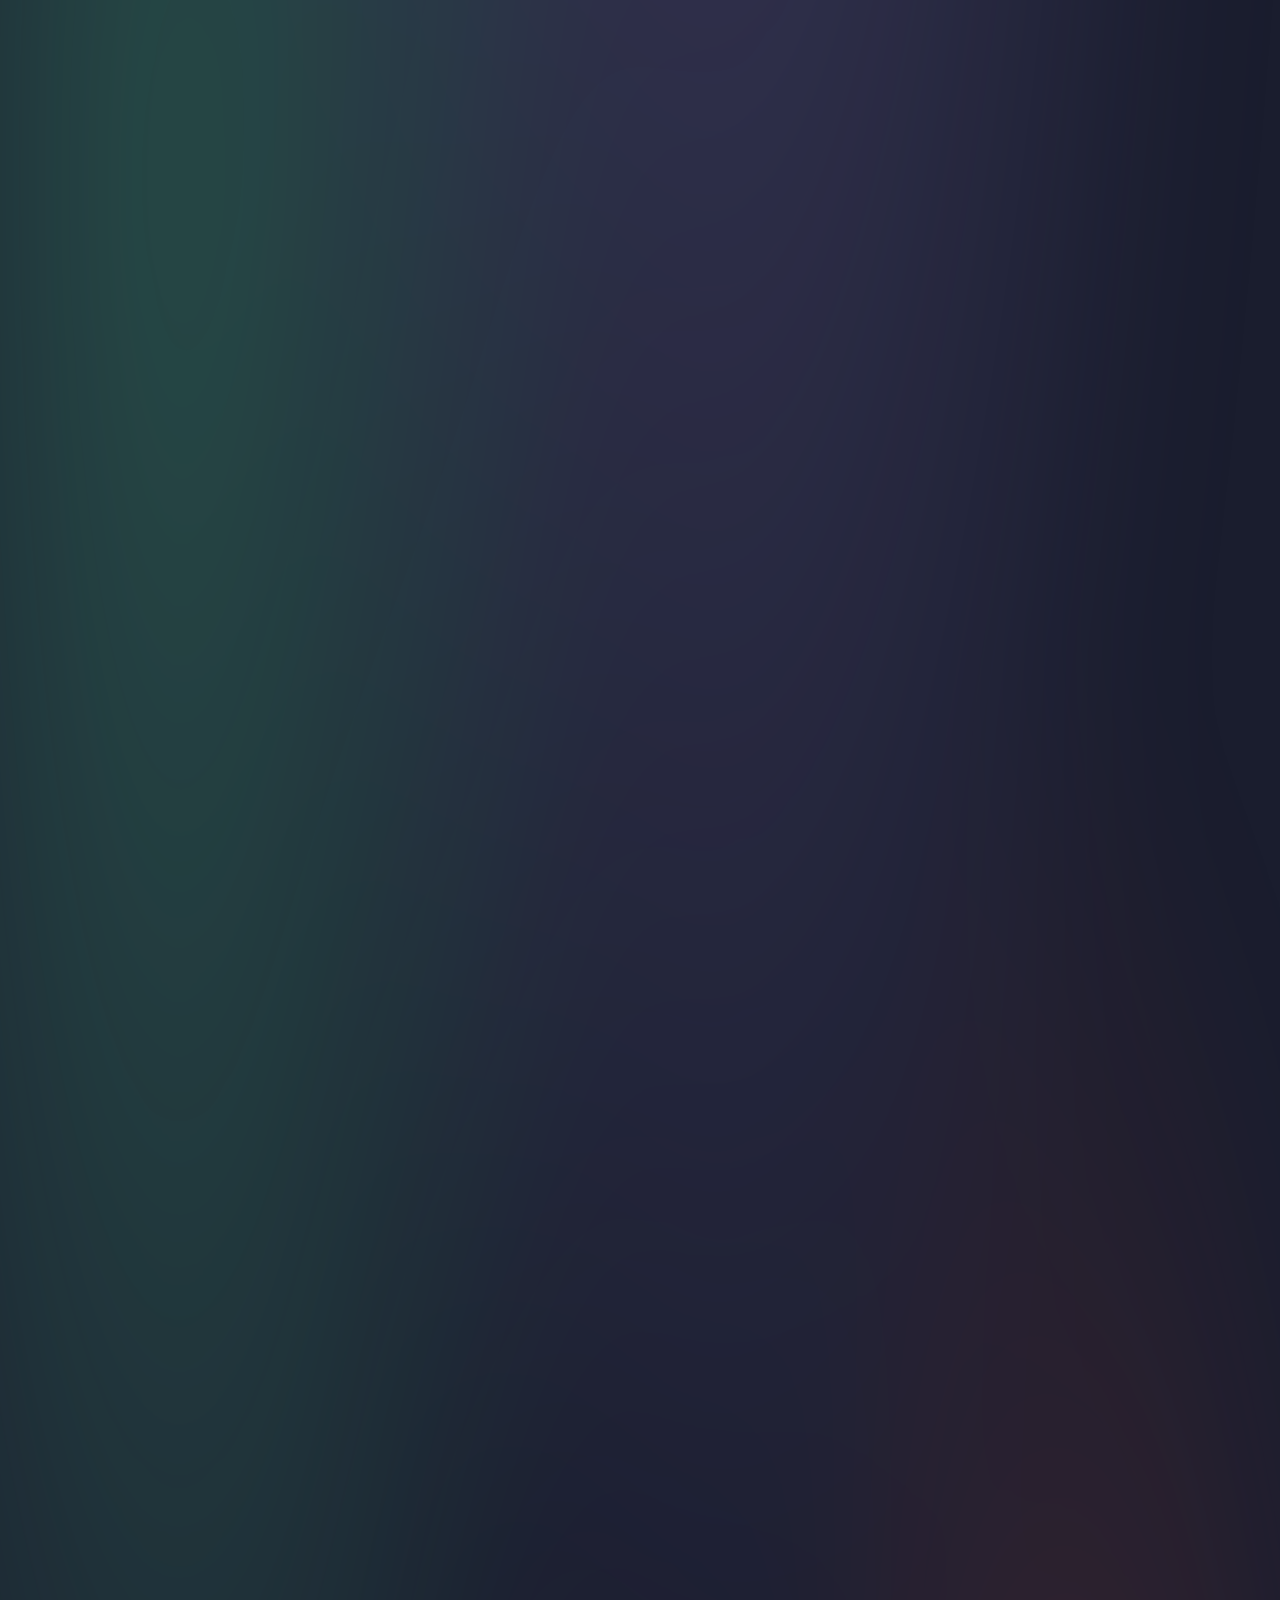
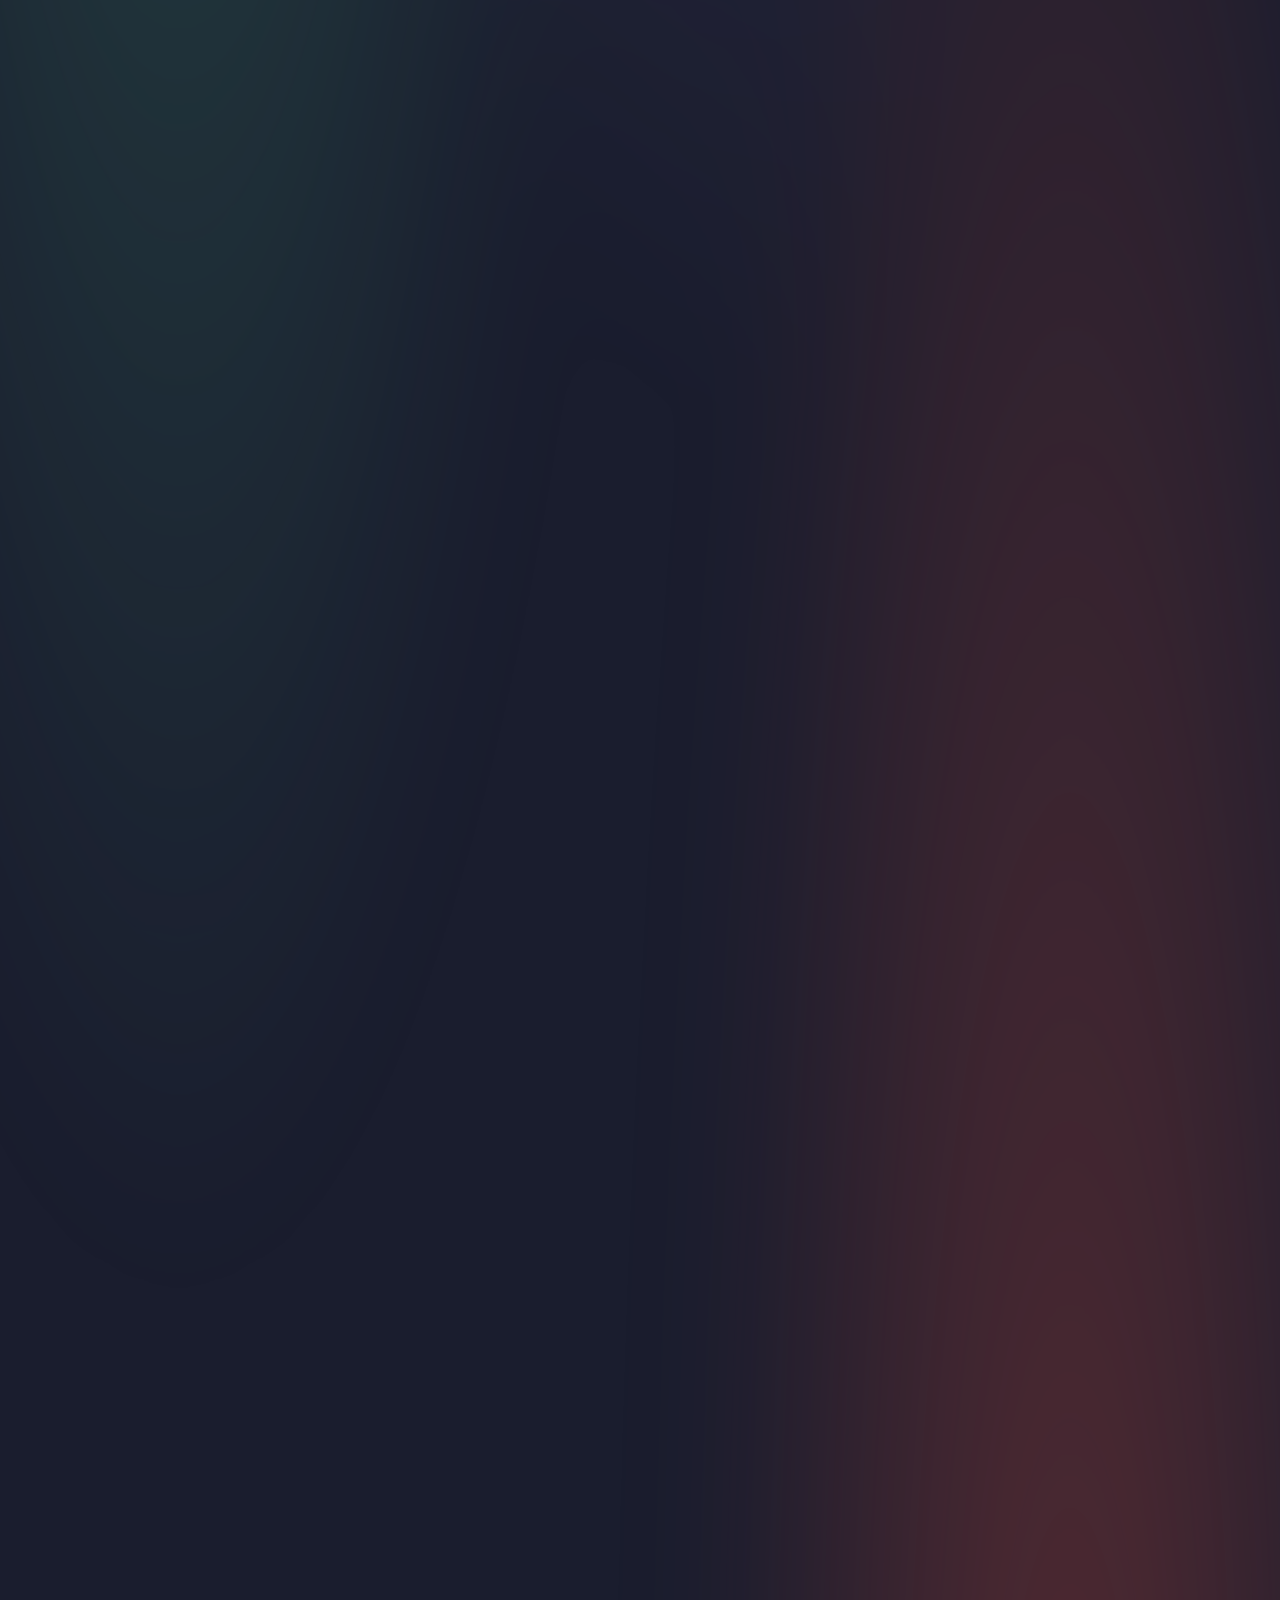
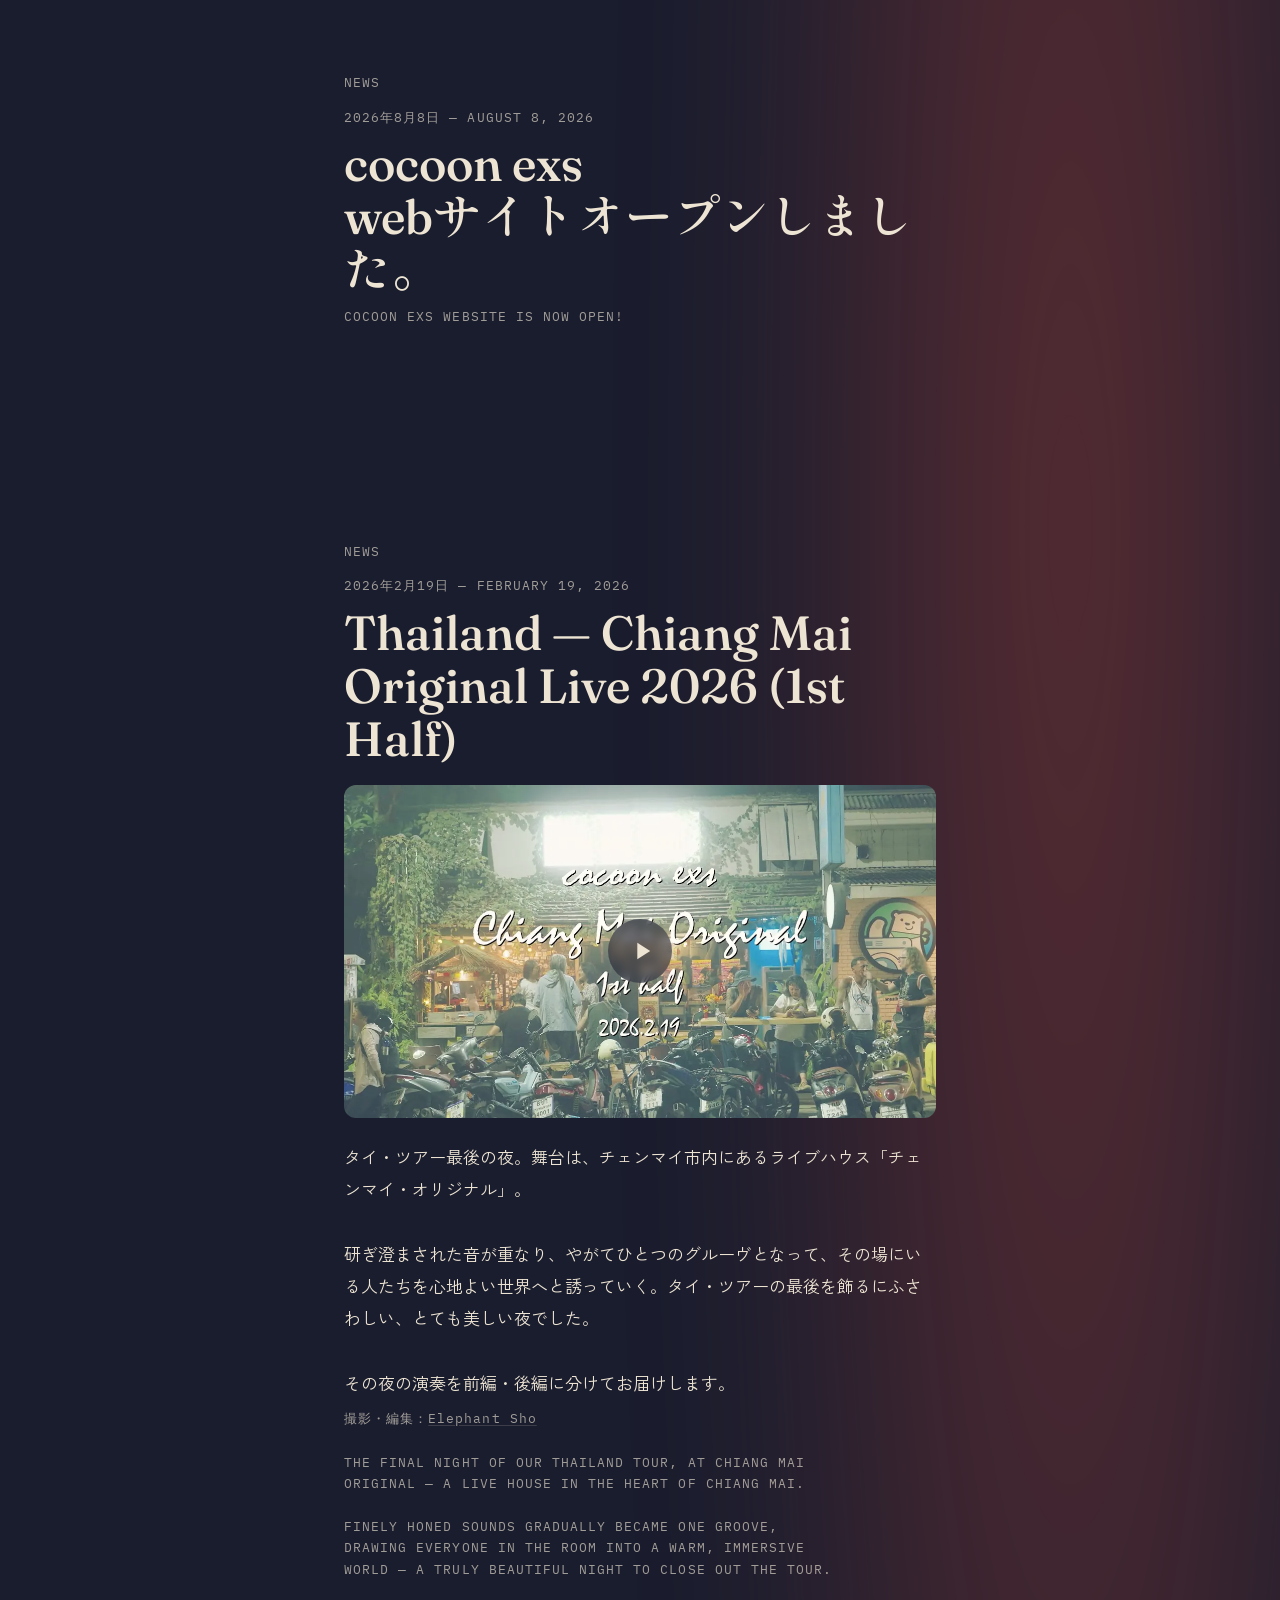
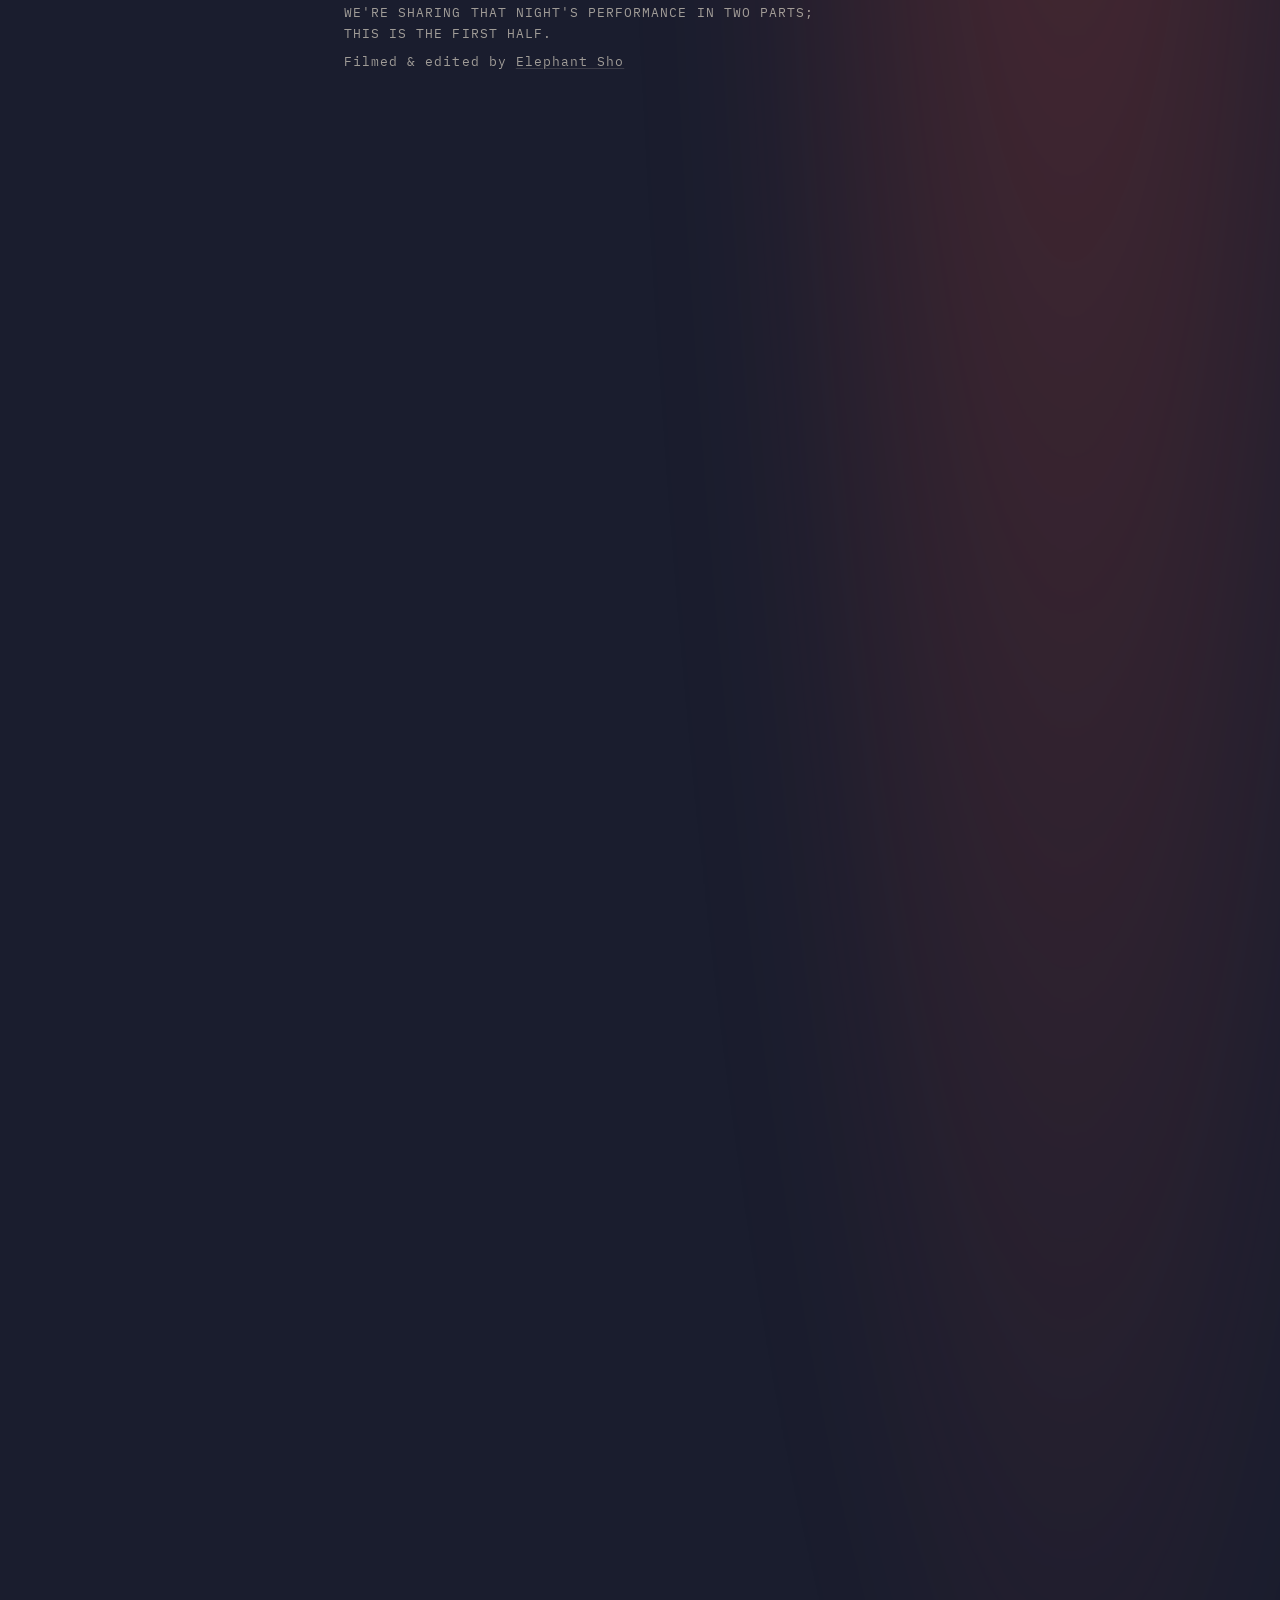
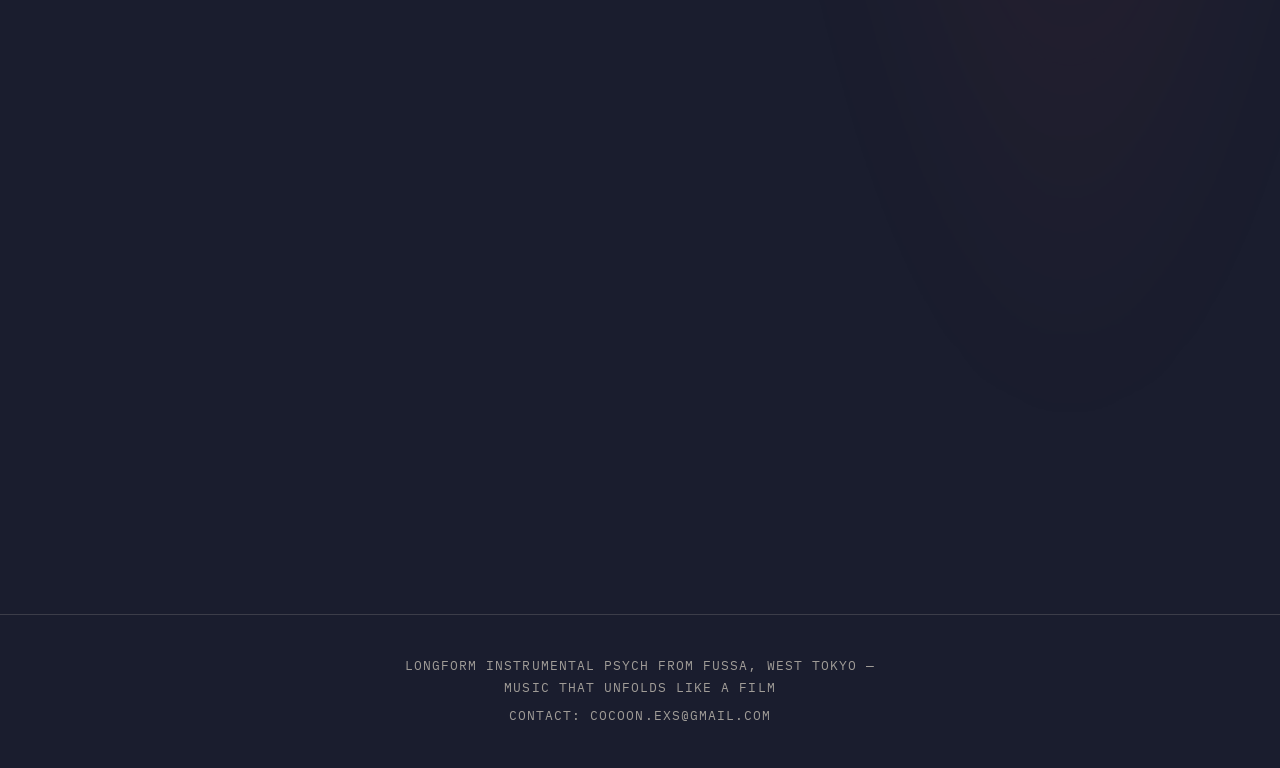
==== commit 53edf0a2: "Add event pages for 青梅宿アートフェスティバル2026 and FOREST JAM VOL.144 New standalone pages following the esta" ====
--- a/index.html
+++ b/index.html
@@ -166,28 +166,54 @@
           </div>
           <span class="schedule-event"><a href="https://www.instagram.com/yamasora_fes/" target="_blank" rel="noopener">やまそら祭り</a></span>
         </div>
-        <div class="schedule-row">
+        <div class="schedule-row schedule-row--past">
           <div class="schedule-meta">
             <time class="schedule-date" datetime="2026-11-03">11/3</time>
             <span class="schedule-region">群馬 <span lang="en">Gunma</span></span>
           </div>
           <span class="schedule-event"><a href="event-jorakuji-himatsuri-2026.html">常楽寺の火祭り</a></span>
         </div>
-        <div class="schedule-row">
-          <div class="schedule-meta">
-            <time class="schedule-date" datetime="2026-11-14">11/14<span class="schedule-tbc">(仮) <span lang="en">TBC</span></span></time>
+        <div class="schedule-row schedule-row--past">
+          <div class="schedule-meta">
+            <time class="schedule-date" datetime="2026-11-14">11/14</time>
             <span class="schedule-region">東京 <span lang="en">Tokyo</span></span>
           </div>
-          <span class="schedule-event"><a href="https://omegocoti.com/omejuku-artfestival2026/" target="_blank" rel="noopener">青梅宿アートフェスティバル2026</a></span>
+          <span class="schedule-event"><a href="event-omejuku-artfestival-2026.html">青梅宿アートフェスティバル2026</a></span>
         </div>
         <div class="schedule-row">
           <div class="schedule-meta">
             <time class="schedule-date" datetime="2026-11-28">11/28</time>
             <span class="schedule-region">千葉 <span lang="en">Chiba</span></span>
           </div>
-          <span class="schedule-event"><a href="https://forestjam.net/" target="_blank" rel="noopener">Forest Jam</a></span>
-        </div>
-      </div>
+          <span class="schedule-event"><a href="event-forestjam-144-2026.html">Forest Jam</a></span>
+        </div>
+      </div>
+    </div>
+  </div>
+  <div class="section">
+    <div class="wrap reveal" style="max-width:640px;">
+      <span class="caption">News</span>
+      <time class="news-date" datetime="2026-11-21">2026年11月21日 — NOVEMBER 21, 2026</time>
+      <h2 style="margin-top:0.5rem; margin-bottom:1.2rem;">FOREST JAM VOL.144 出演決定</h2>
+      <p lang="ja">11月28日(土)、千葉県いすみ市で開催される「Forest Jam Vol.144」に出演します。今年最後のForest Jamで、レギュラー回では初出演です。入場は投げ銭制。ぜひお越しください。</p>
+      <p class="caption" lang="en" style="margin-top:0.6rem;">We'll be playing Forest Jam Vol.144 on Saturday, November 28, in Isumi, Chiba — the last Forest Jam of the year, and our first time playing one of its regular editions. Admission is donation-based.</p>
+      <a class="news-all-link" href="event-forestjam-144-2026.html">イベント詳細を見る — Event details</a>
+    </div>
+  </div>
+  <div class="section">
+    <div class="wrap reveal" style="max-width:640px;">
+      <span class="caption">News</span>
+      <time class="news-date" datetime="2026-11-14">2026年11月14日 — NOVEMBER 14, 2026</time>
+      <h2 style="margin-top:0.5rem; margin-bottom:1.2rem;">青梅宿アートフェスティバル2026 出演</h2>
+      <div class="photo-frame" style="max-width:320px; margin:0 auto 1.2rem; aspect-ratio:1137/1600;">
+        <picture>
+          <source srcset="assets/photos/omejuku-artfes-2026-poster.webp" type="image/webp">
+          <img src="assets/photos/omejuku-artfes-2026-poster.jpg" alt="青梅宿アートフェスティバル2026 告知ポスター(第35回、2026年11月14日・15日開催)" width="1137" height="1600" loading="lazy">
+        </picture>
+      </div>
+      <p lang="ja">11月14日、東京都青梅市で開催された「青梅宿アートフェスティバル2026」に出演しました。お越しいただいた皆さま、ありがとうございました。</p>
+      <p class="caption" lang="en" style="margin-top:0.6rem;">We played Omejuku Art Festival 2026, held on November 14 in Ome, Tokyo. Thank you to everyone who came out.</p>
+      <a class="news-all-link" href="event-omejuku-artfestival-2026.html">イベント詳細を見る — Event details</a>
     </div>
   </div>
   <div class="section">
--- a/styles/global.css
+++ b/styles/global.css
@@ -461,6 +461,42 @@
   width: 100%; height: 100%; object-fit: cover;
   filter: saturate(0.92) contrast(0.96) sepia(0.08);
 }
+/* タップで拡大表示(ライトボックス)。文字の密度が高いポスター・フライヤーなど、
+   原寸のまま見せたい画像に .lightbox-trigger を付けて使う(scripts/lightbox.js)。
+   .photo-frame のボタン版として振る舞うため、ボタンの既定スタイルをリセットする。 */
+.lightbox-trigger {
+  display: block; width: 100%; padding: 0; margin: 0; border: none; background: none;
+  cursor: zoom-in; position: relative; text-align: left;
+}
+.zoom-badge {
+  position: absolute; right: 10px; bottom: 10px;
+  width: 36px; height: 36px; border-radius: 50%;
+  background: rgba(26, 29, 46, 0.55); backdrop-filter: blur(4px);
+  display: flex; align-items: center; justify-content: center;
+  color: var(--ce-silk);
+  pointer-events: none;
+}
+.zoom-badge svg { width: 18px; height: 18px; }
+
+dialog.lightbox {
+  border: none; padding: 0; background: transparent;
+  max-width: 94vw; max-height: 94vh;
+}
+dialog.lightbox::backdrop { background: rgba(15, 16, 24, 0.88); }
+dialog.lightbox .lightbox-img {
+  display: block; max-width: 94vw; max-height: 90vh;
+  border-radius: 8px; margin: 0 auto;
+}
+dialog.lightbox .lightbox-close {
+  position: fixed; top: 16px; right: 16px; z-index: 1;
+  width: 44px; height: 44px; border-radius: 50%;
+  background: var(--ce-ink-soft); color: var(--ce-silk);
+  border: 1px solid var(--color-border);
+  font-size: 1.5rem; line-height: 1; cursor: pointer;
+}
+dialog.lightbox .lightbox-close:hover,
+dialog.lightbox .lightbox-close:focus-visible { color: var(--ce-amber); }
+
 .video-link { position: relative; }
 .play-badge {
   position: absolute; top: 50%; left: 50%; transform: translate(-50%, -50%);
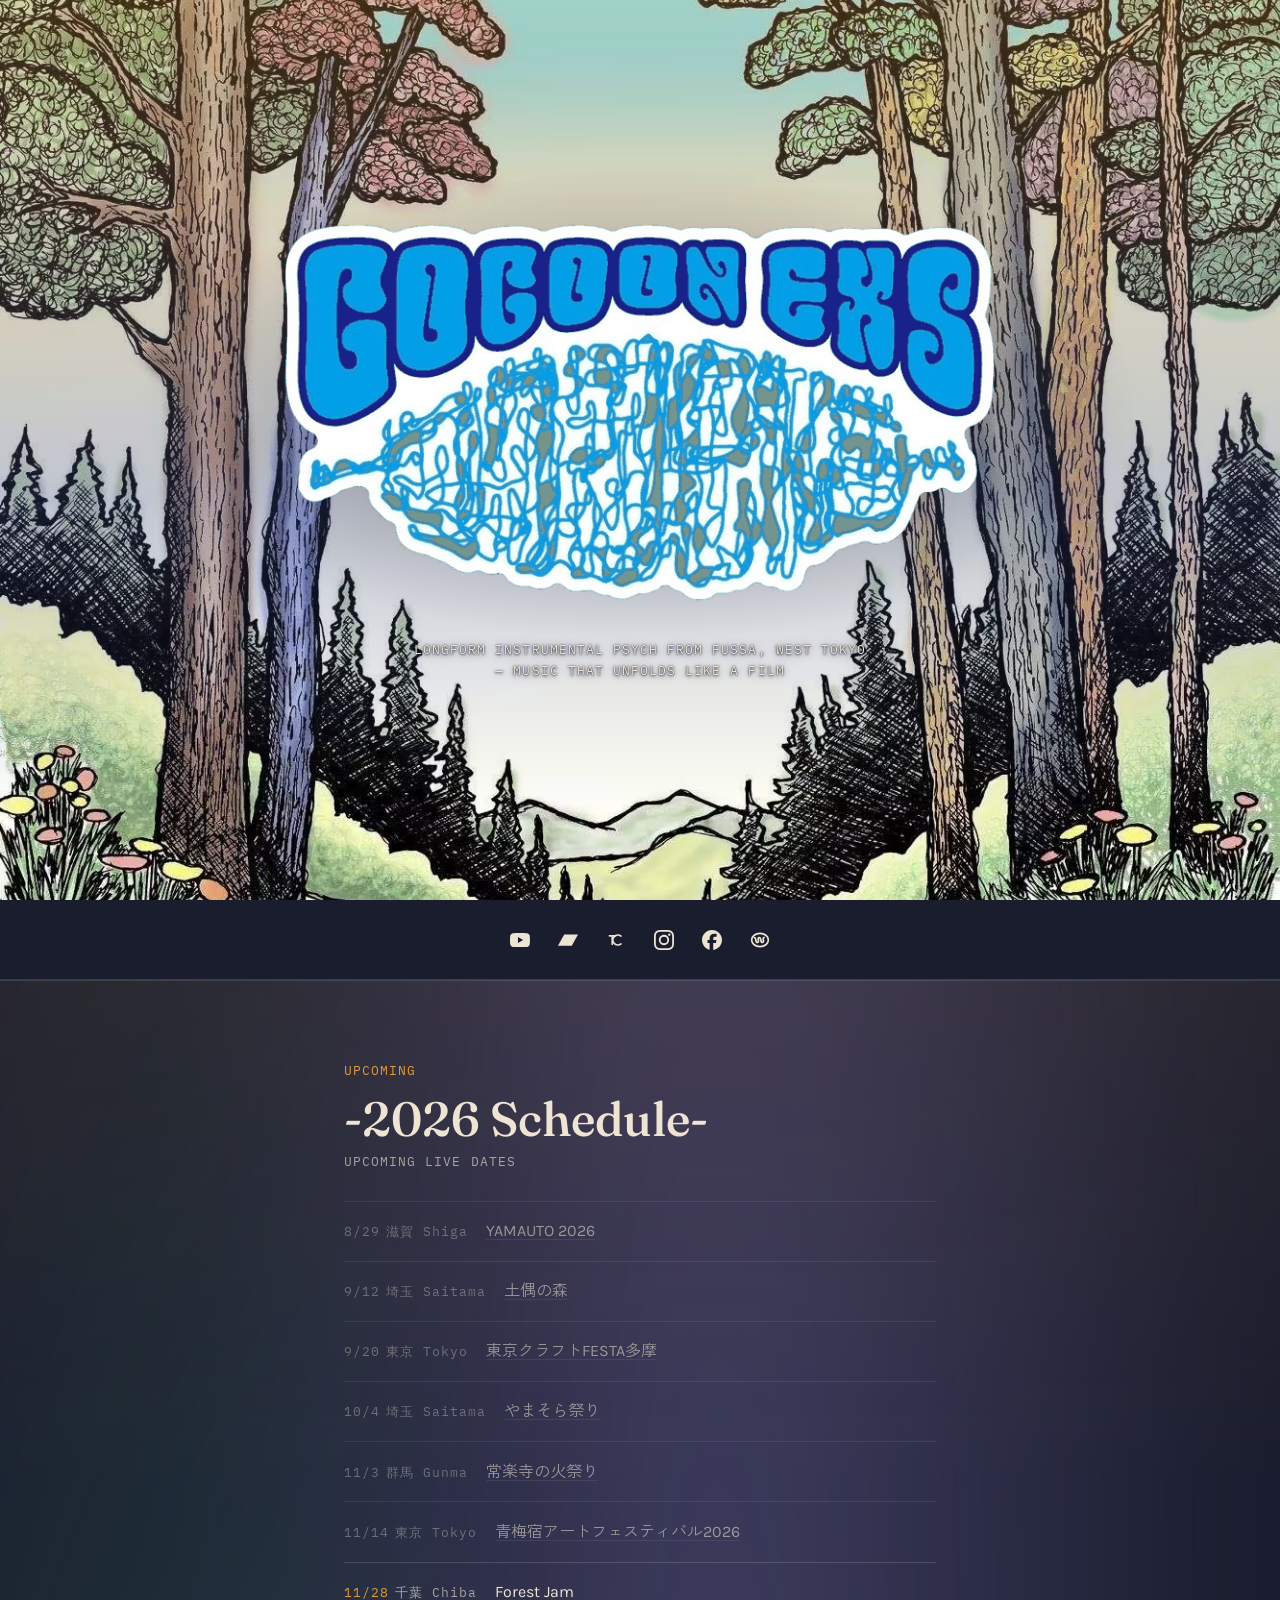
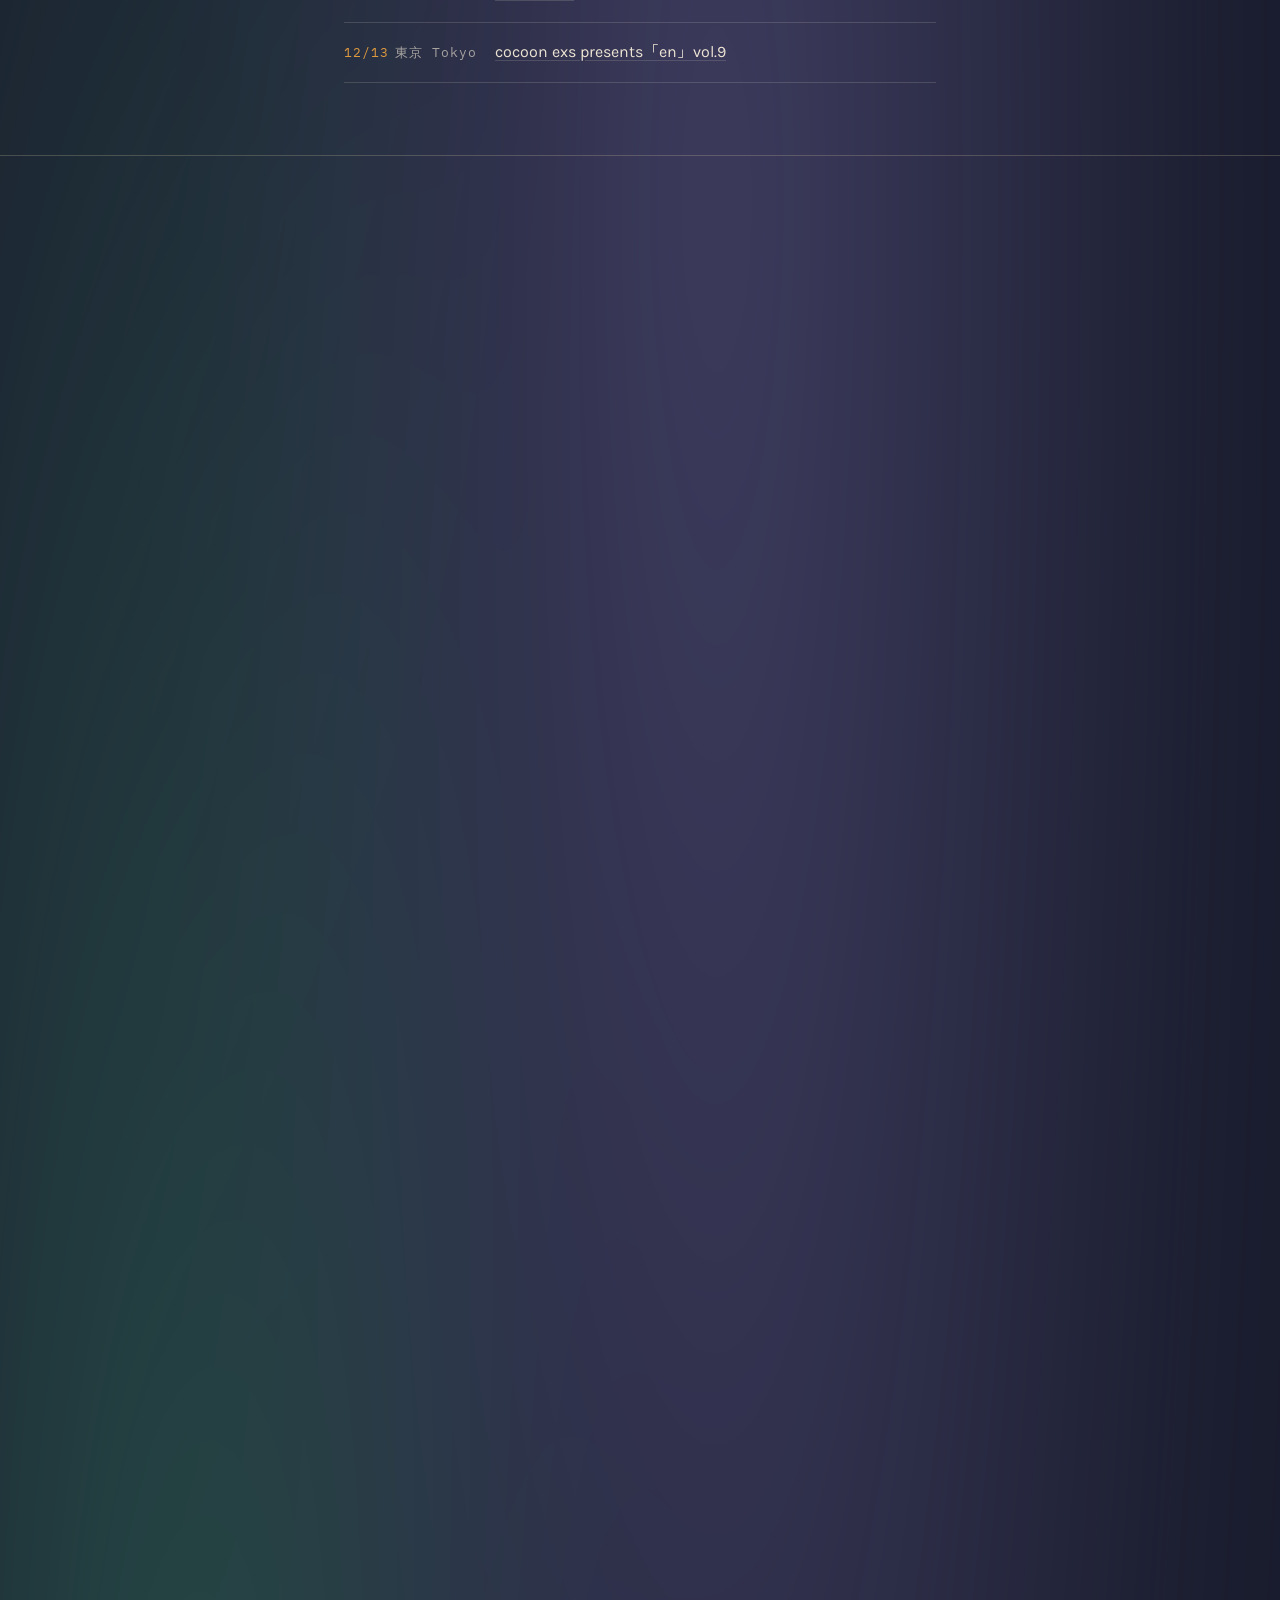
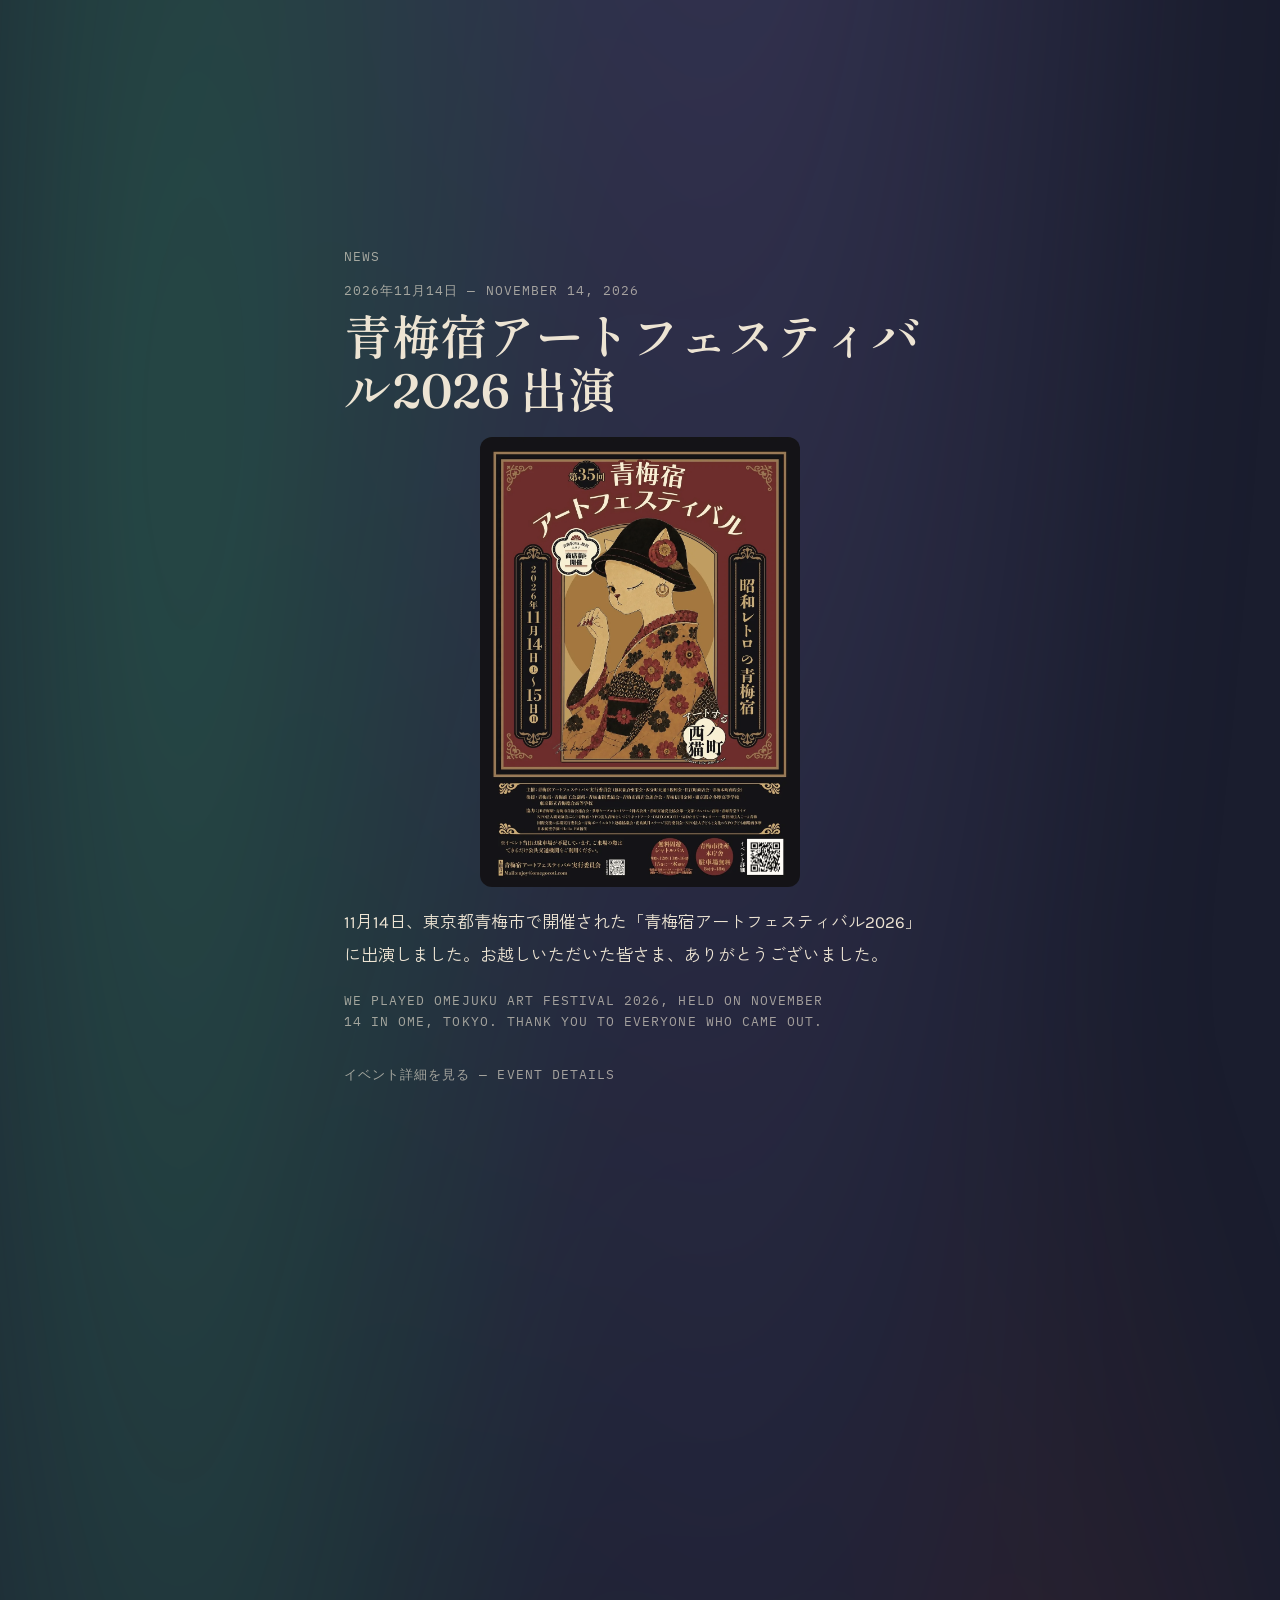
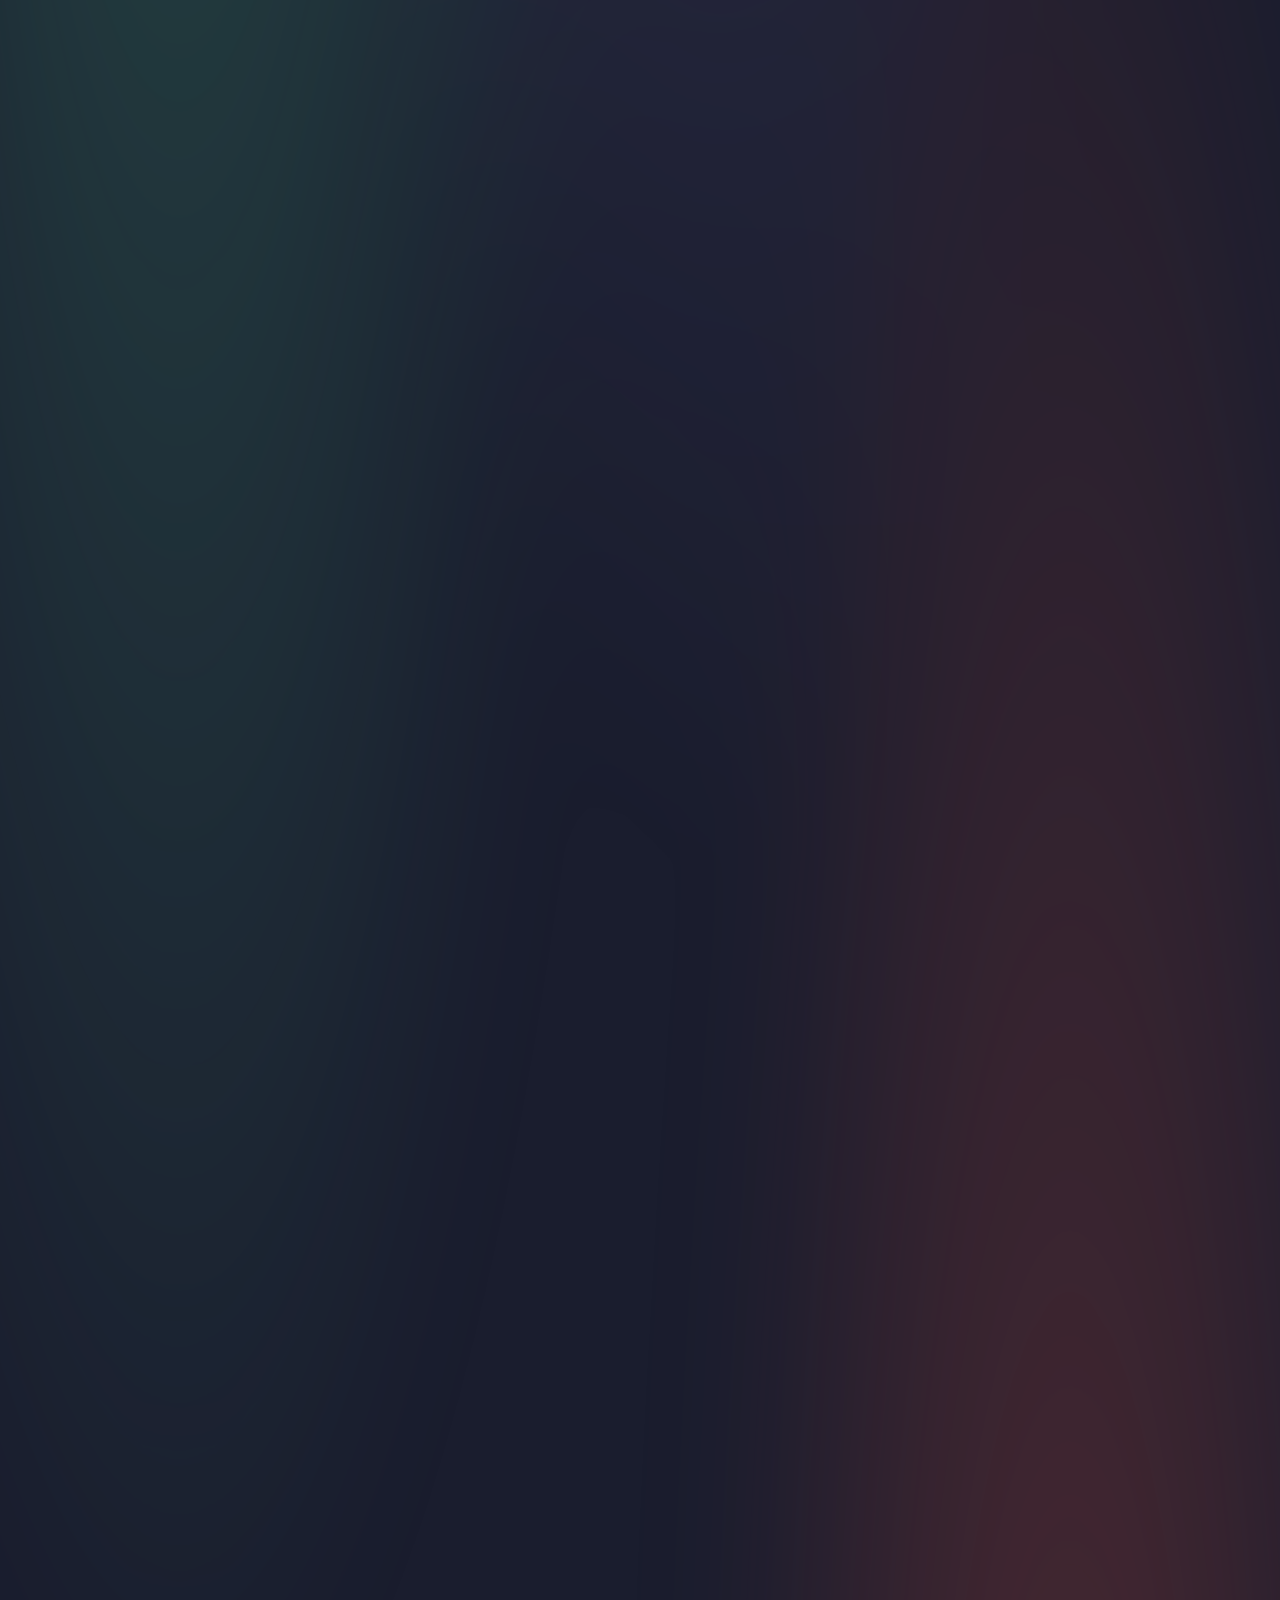
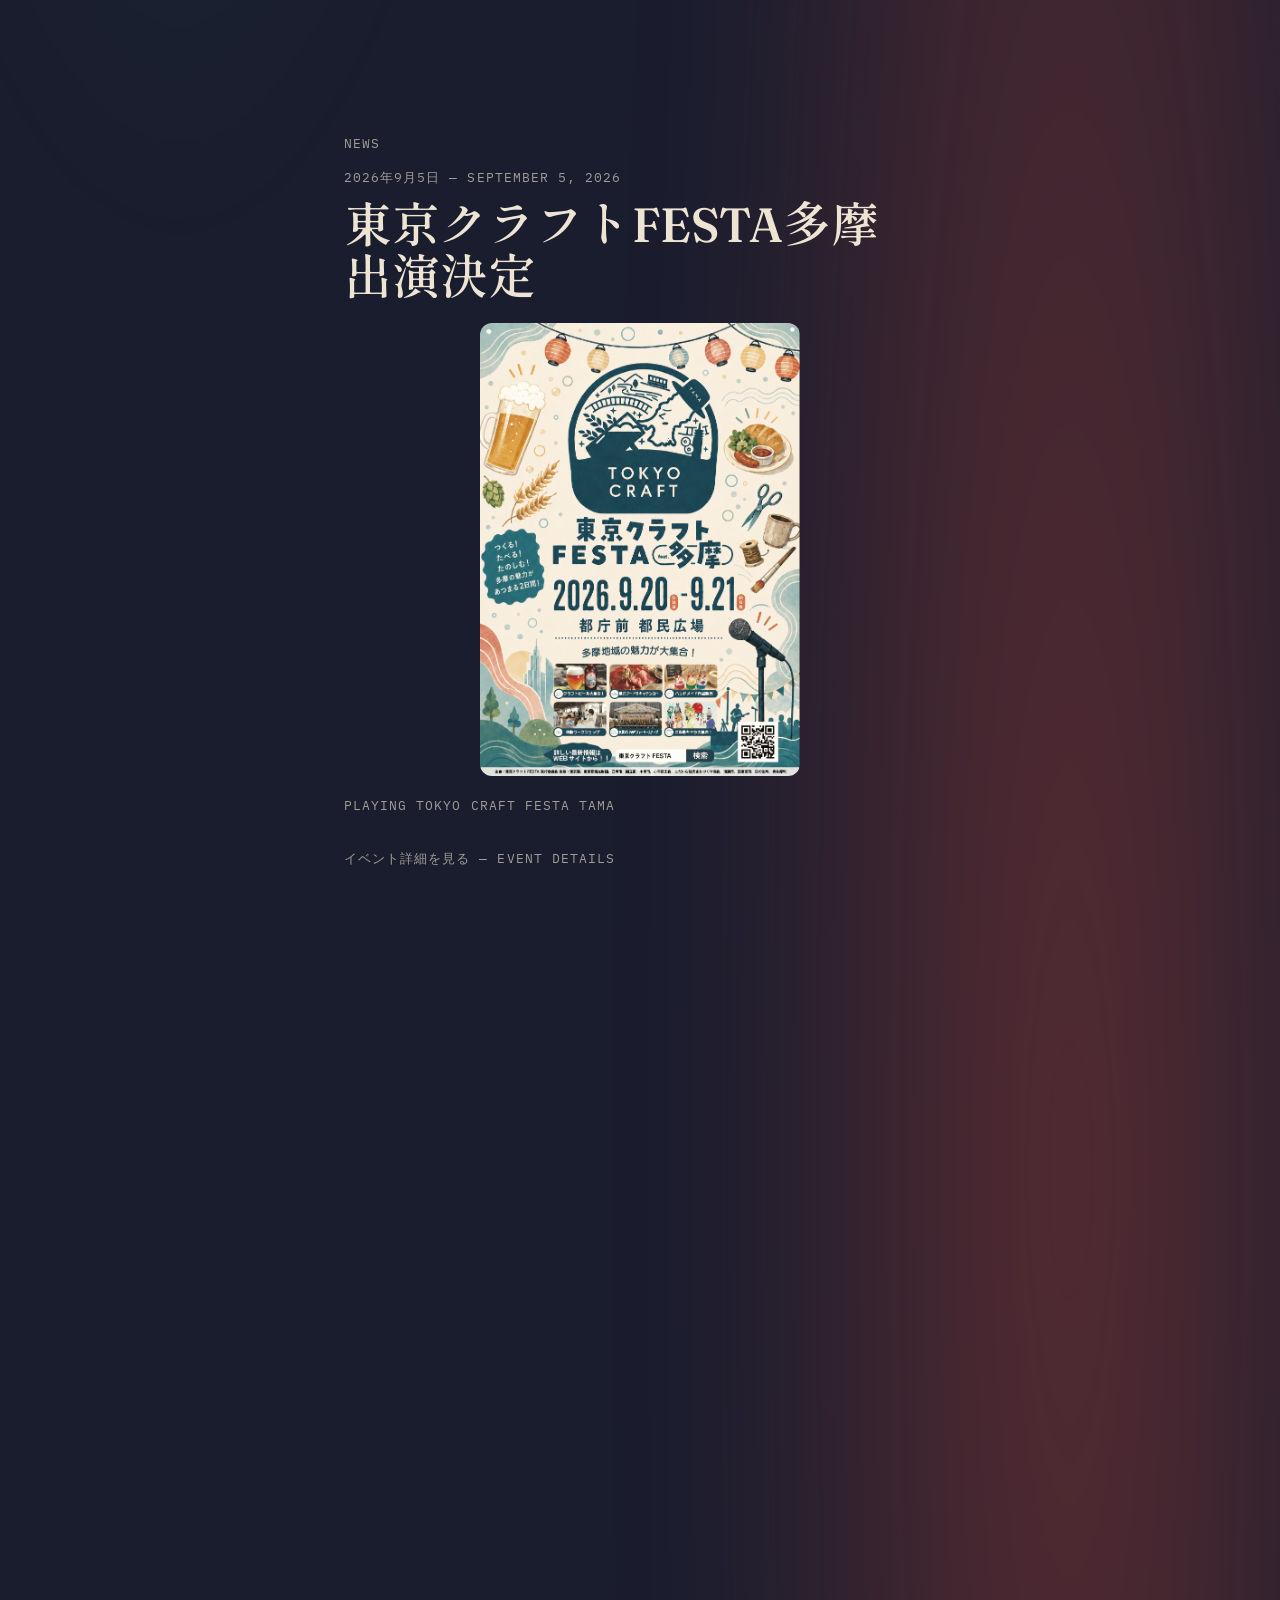
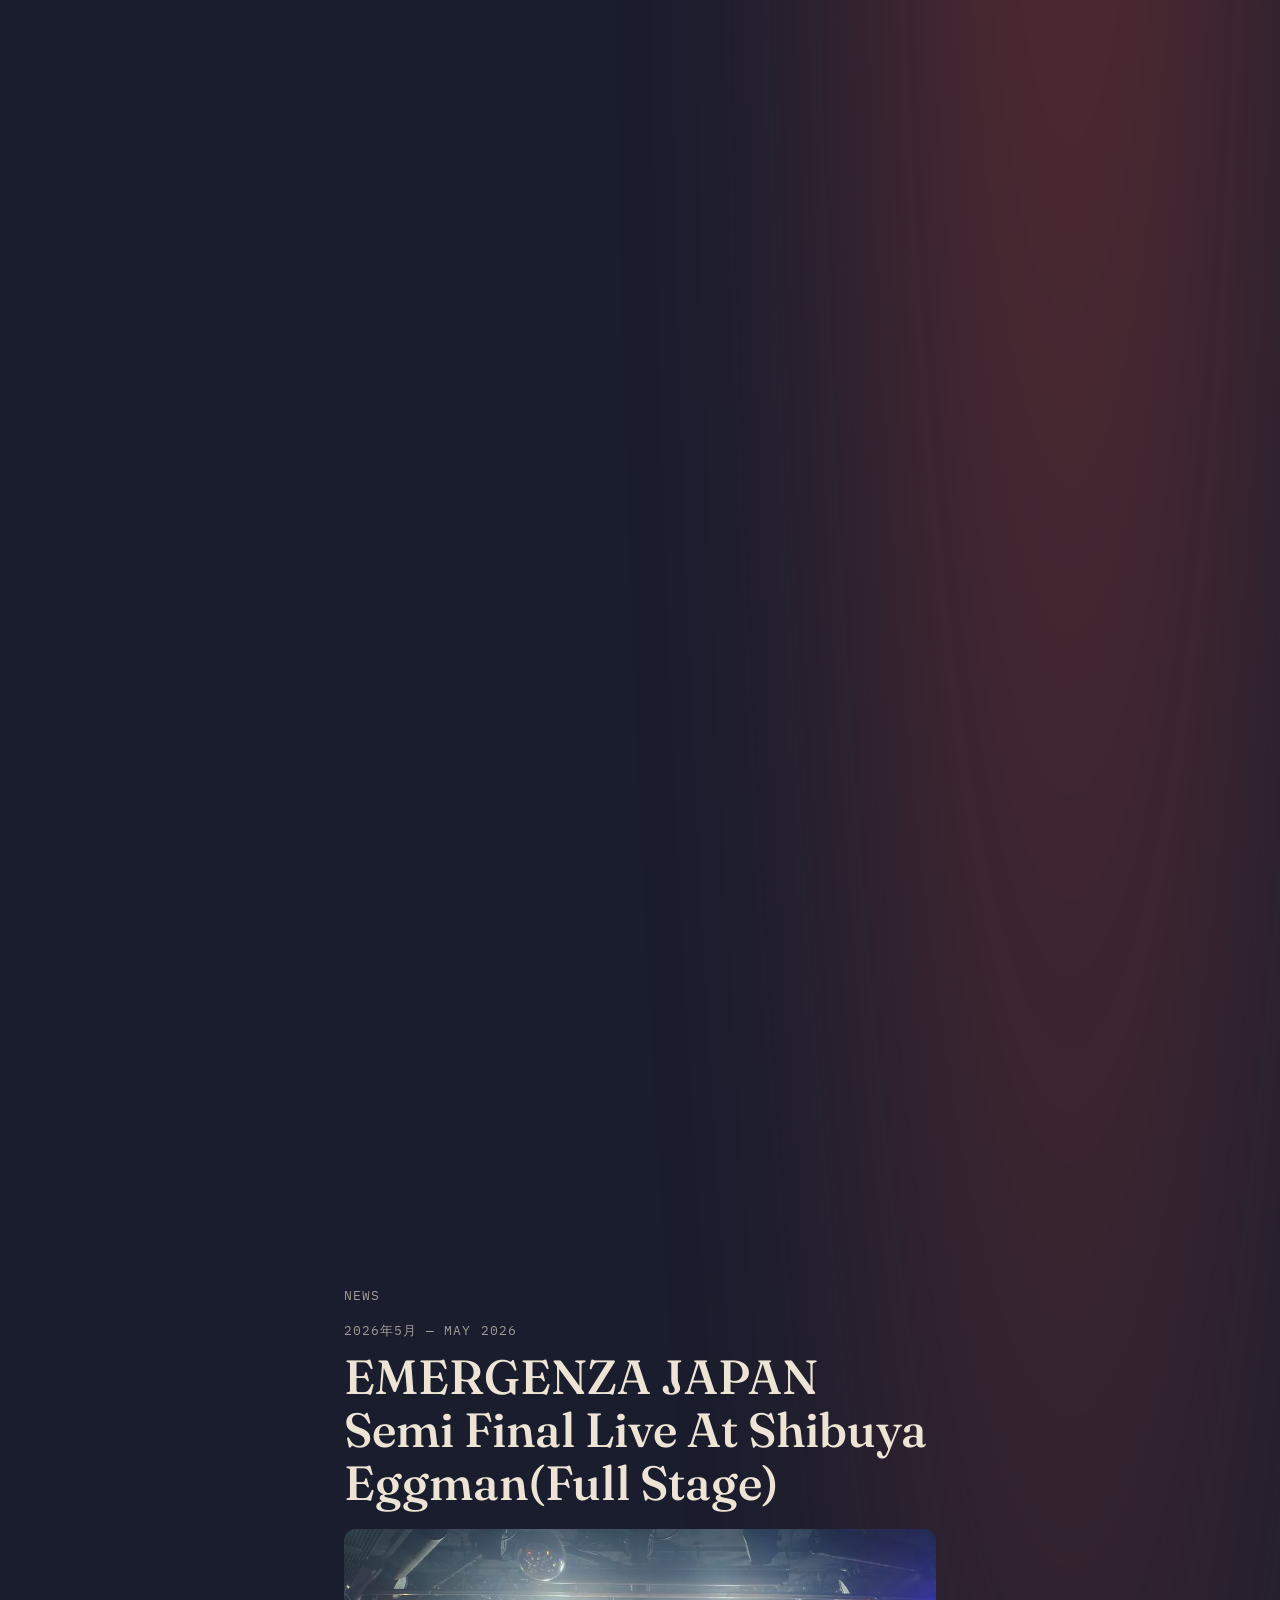
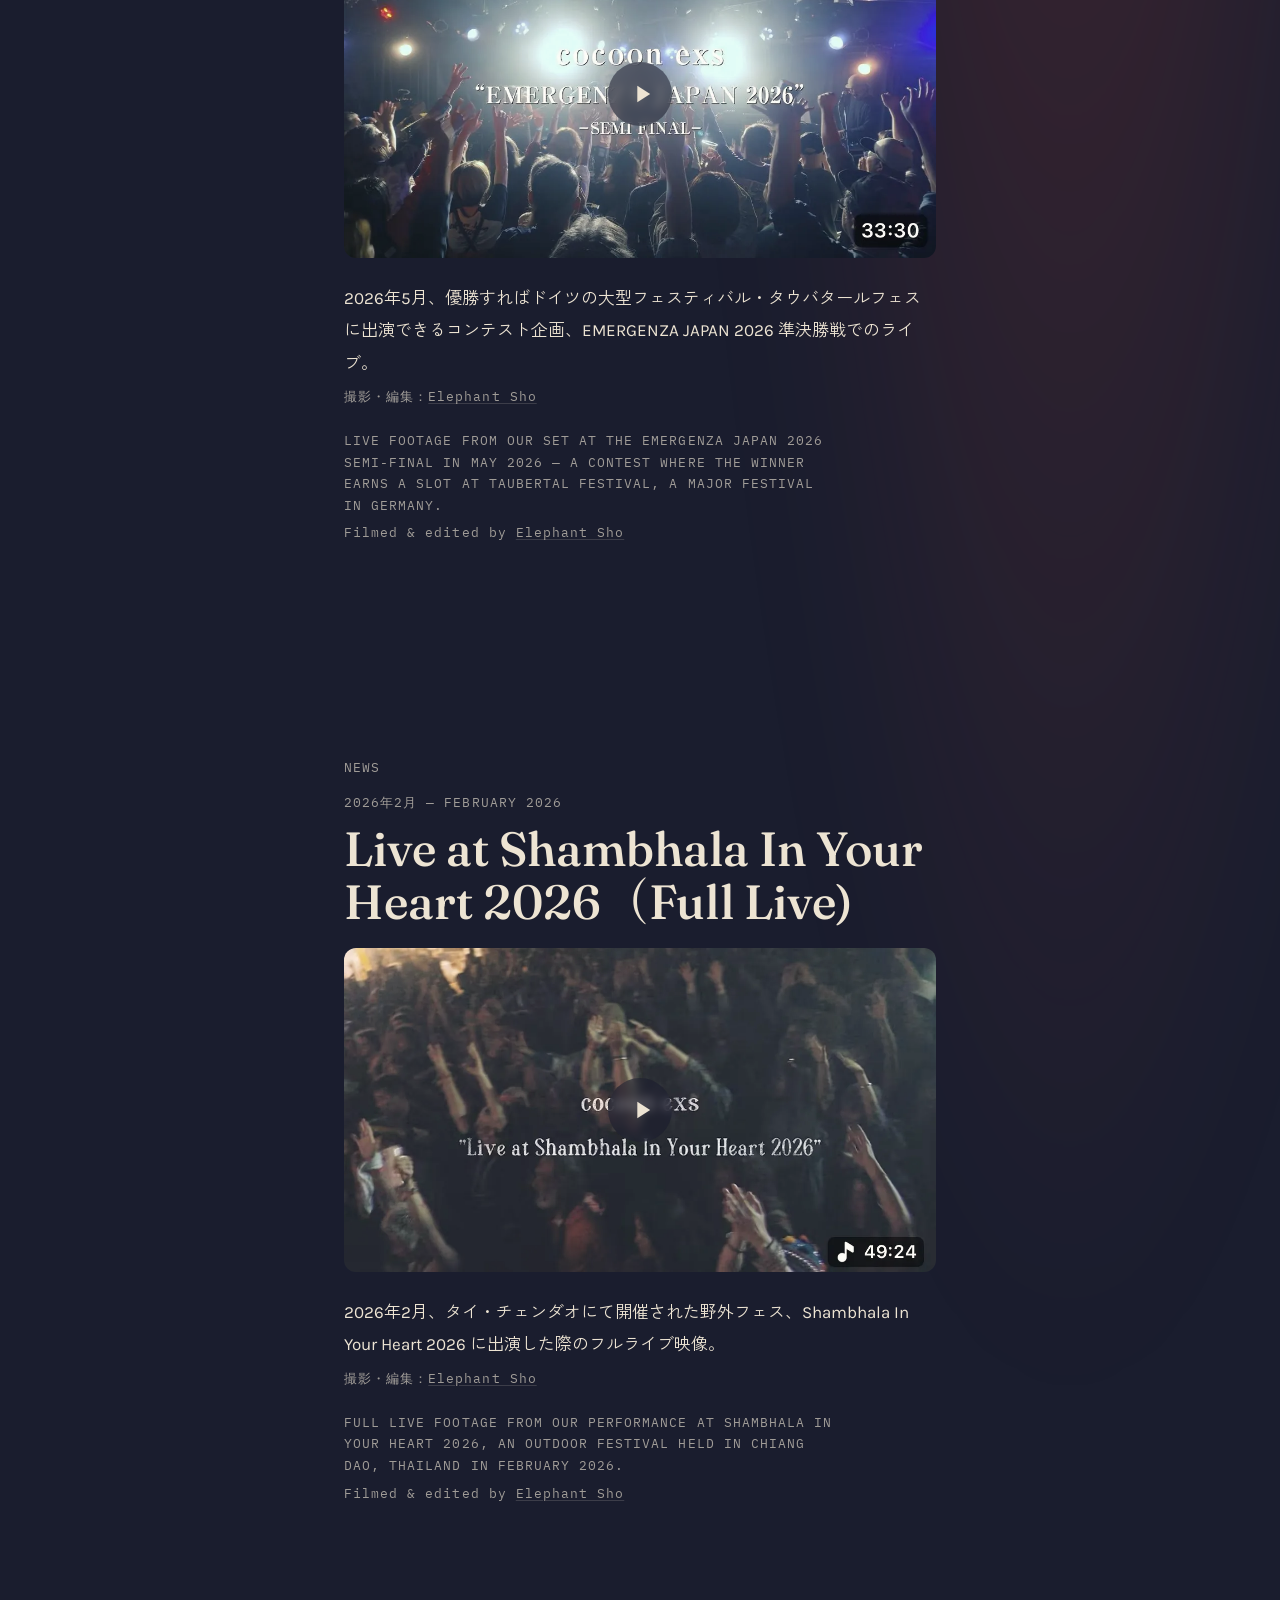
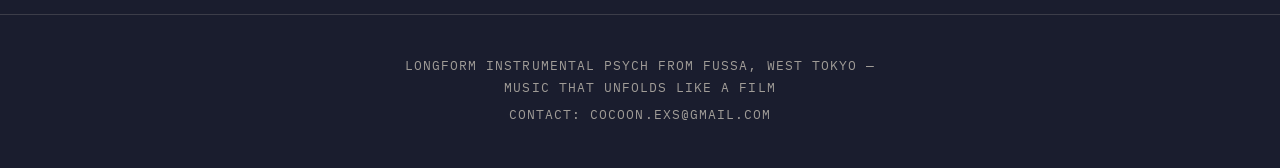
==== commit dae745a6: "Add event page for cocoon exs presents「en」vol.9 (self-produced show) New standalone page for the 12/" ====
--- a/index.html
+++ b/index.html
@@ -187,7 +187,29 @@
           </div>
           <span class="schedule-event"><a href="event-forestjam-144-2026.html">Forest Jam</a></span>
         </div>
-      </div>
+        <div class="schedule-row">
+          <div class="schedule-meta">
+            <time class="schedule-date" datetime="2026-12-13">12/13</time>
+            <span class="schedule-region">東京 <span lang="en">Tokyo</span></span>
+          </div>
+          <span class="schedule-event"><a href="event-en-vol9-2026.html">cocoon exs presents「en」vol.9</a></span>
+        </div>
+      </div>
+    </div>
+  </div>
+  <div class="section">
+    <div class="wrap reveal" style="max-width:640px;">
+      <span class="caption">News</span>
+      <time class="news-date" datetime="2026-11-21">2026年11月21日 — NOVEMBER 21, 2026</time>
+      <h2 style="margin-top:0.5rem; margin-bottom:1.2rem;">cocoon exs presents「en」vol.9 開催決定</h2>
+      <div class="photo-frame" style="max-width:320px; margin:0 auto 1.2rem; aspect-ratio:1076/1522;">
+        <picture>
+          <source srcset="assets/photos/en-vol9-2026-flyer.webp" type="image/webp">
+          <img src="assets/photos/en-vol9-2026-flyer.jpg" alt="cocoon exs presents「en」vol.9 告知フライヤー(2026年12月13日(日) 福生チキンシャック)" width="1076" height="1522" loading="lazy">
+        </picture>
+      </div>
+      <p class="caption" lang="en">Hosting our self-produced show "en" vol.9</p>
+      <a class="news-all-link" href="event-en-vol9-2026.html">イベント詳細を見る — Event details</a>
     </div>
   </div>
   <div class="section">
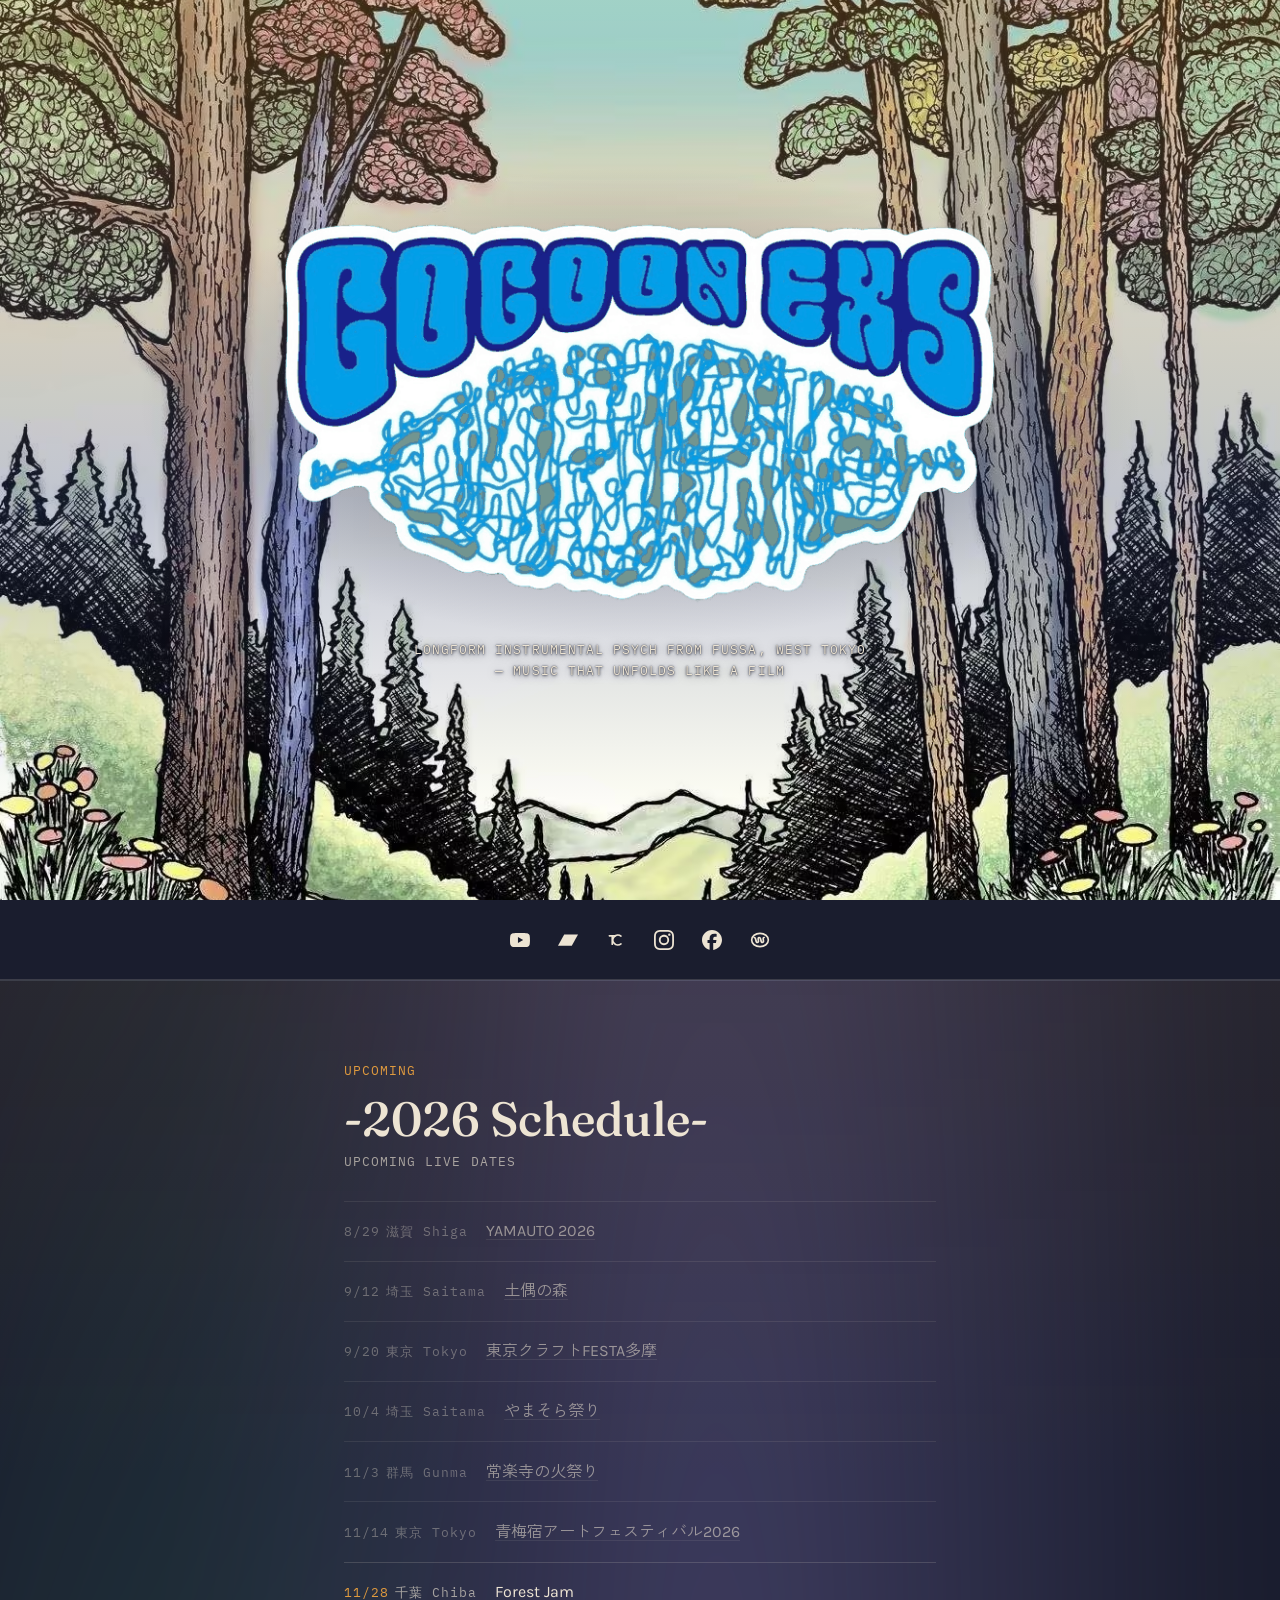
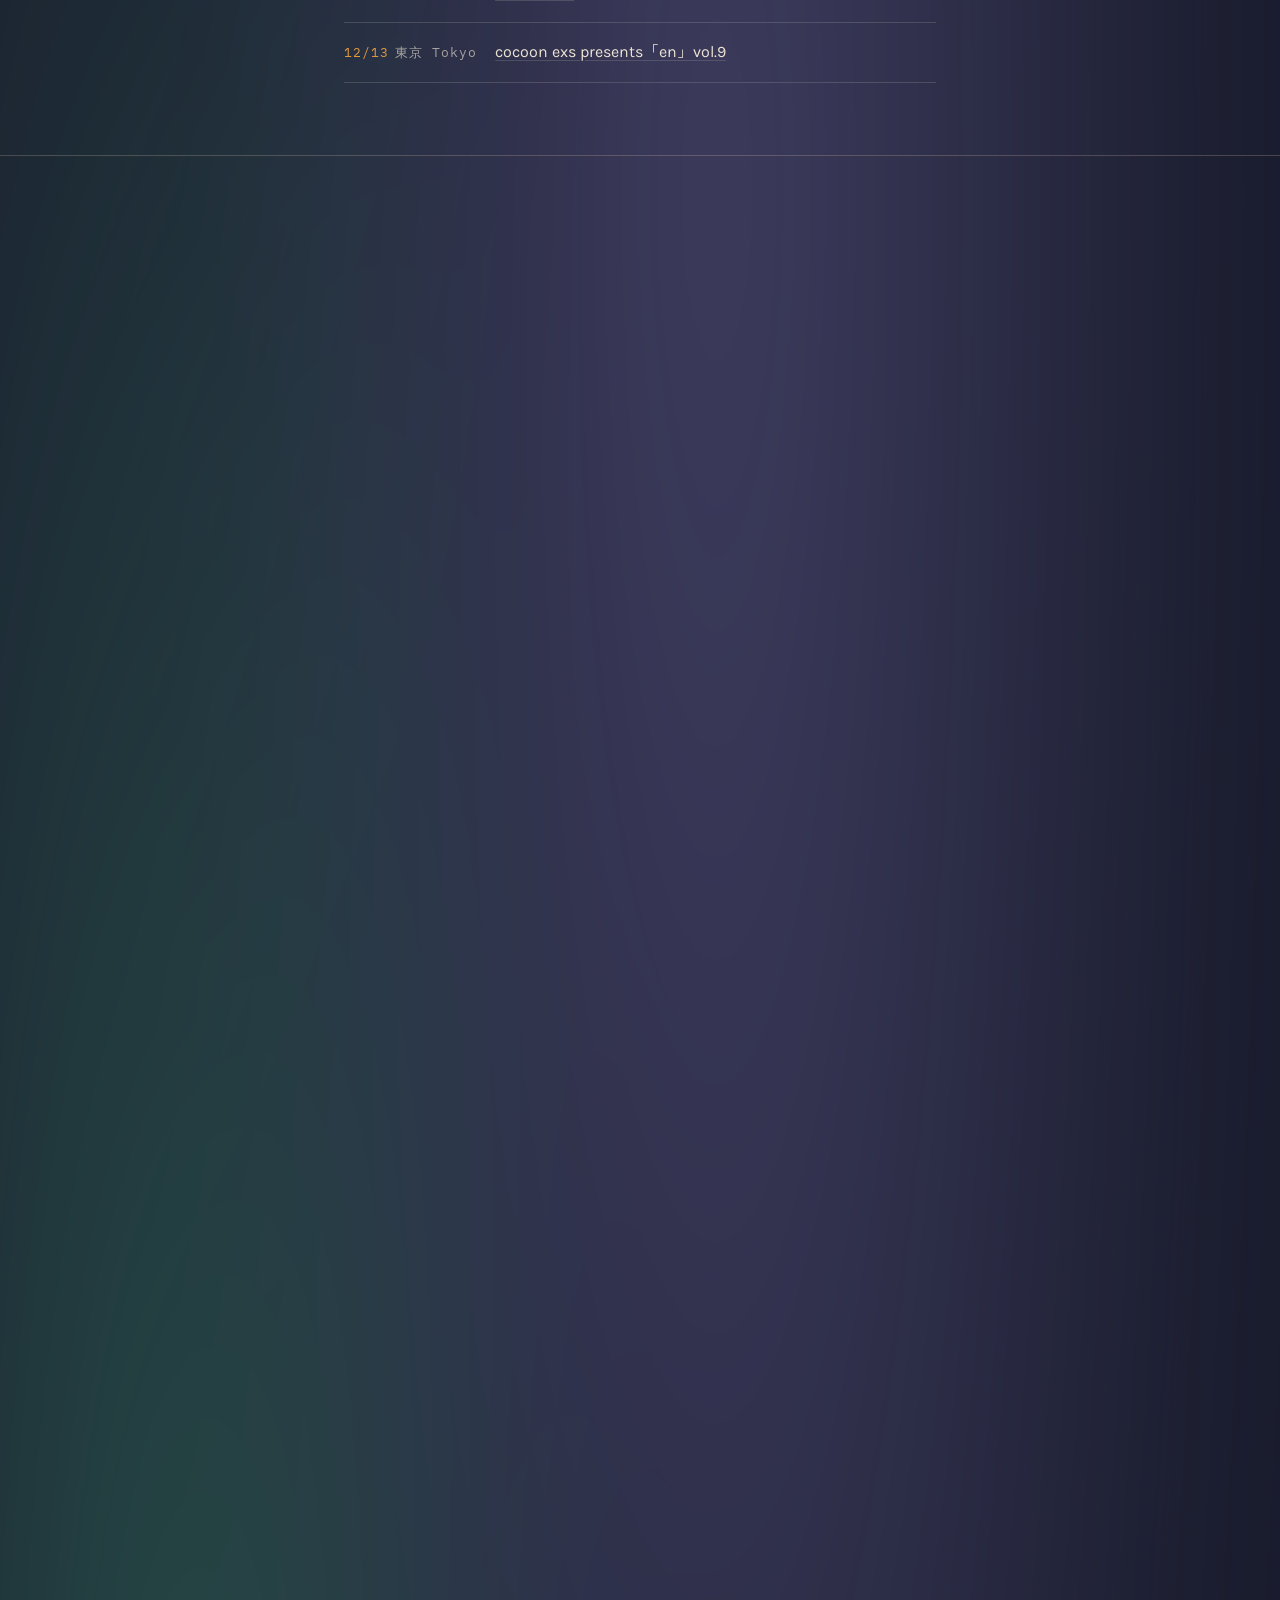
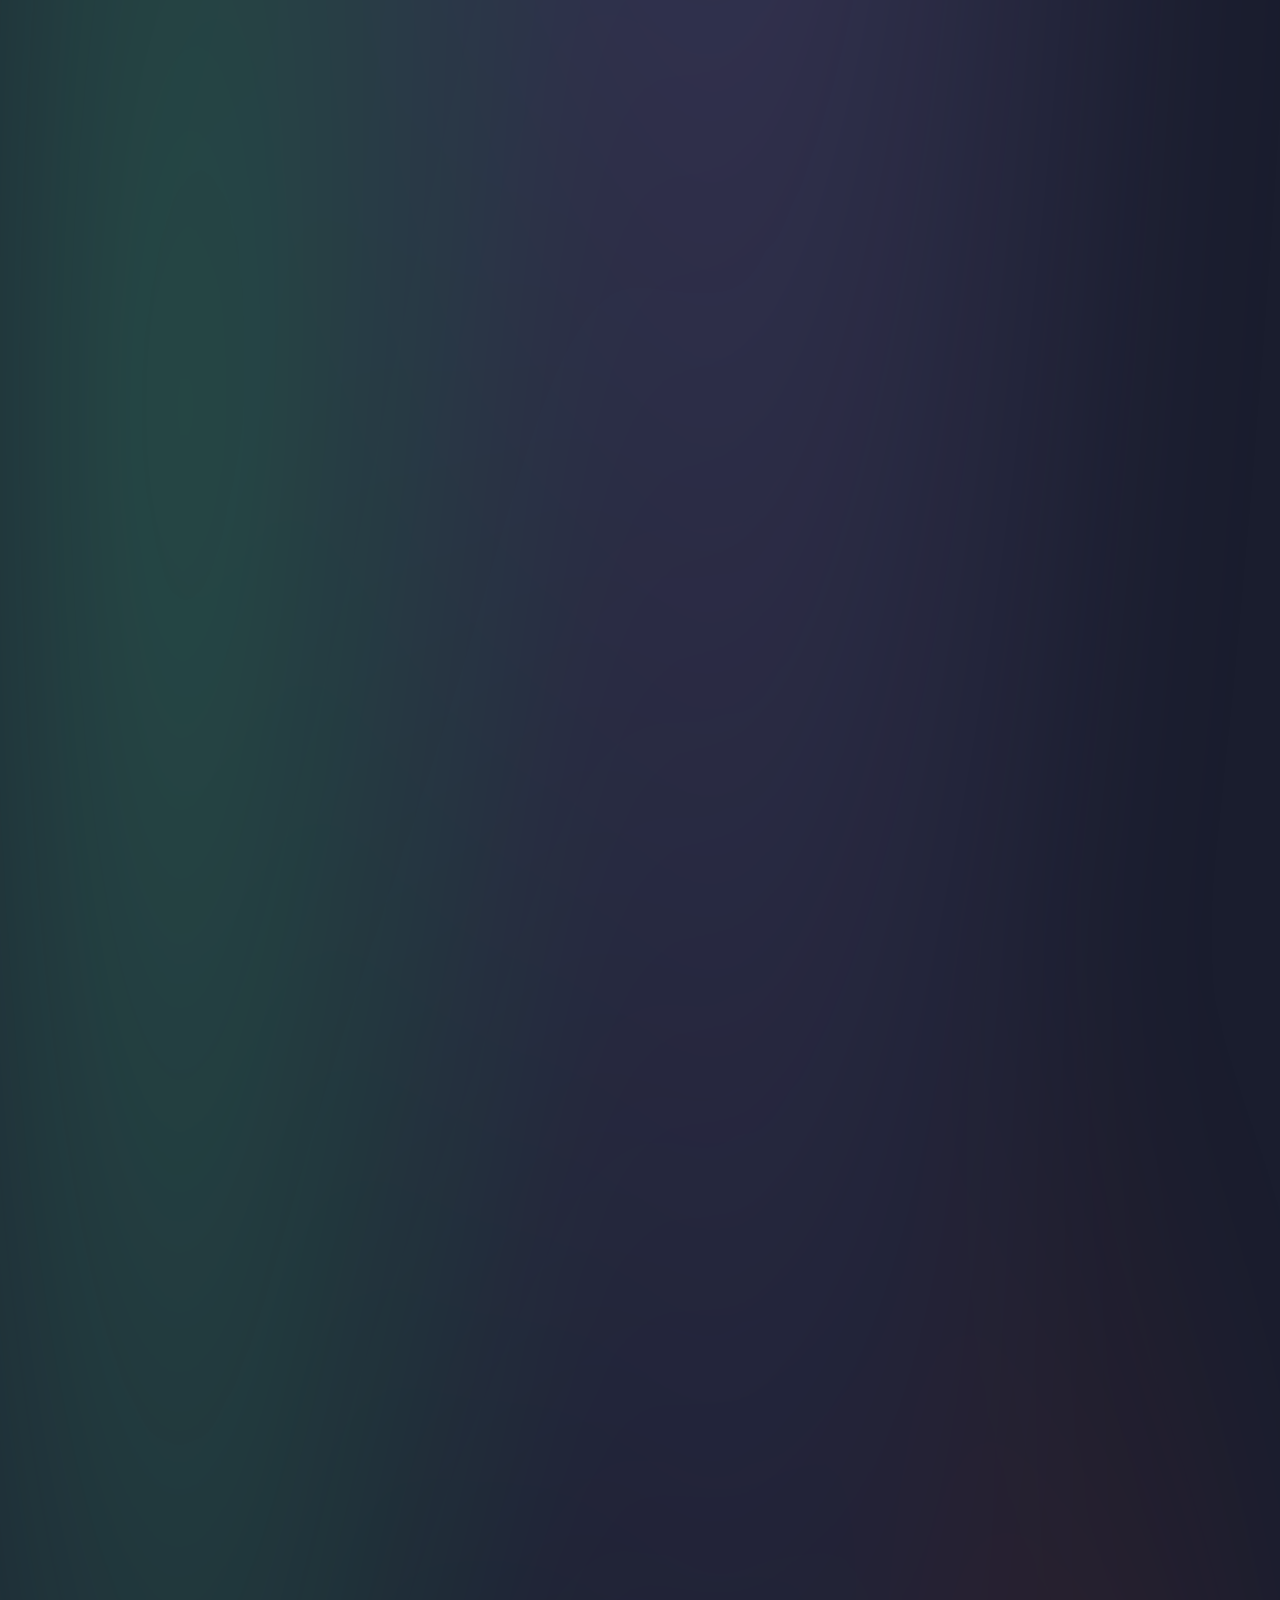
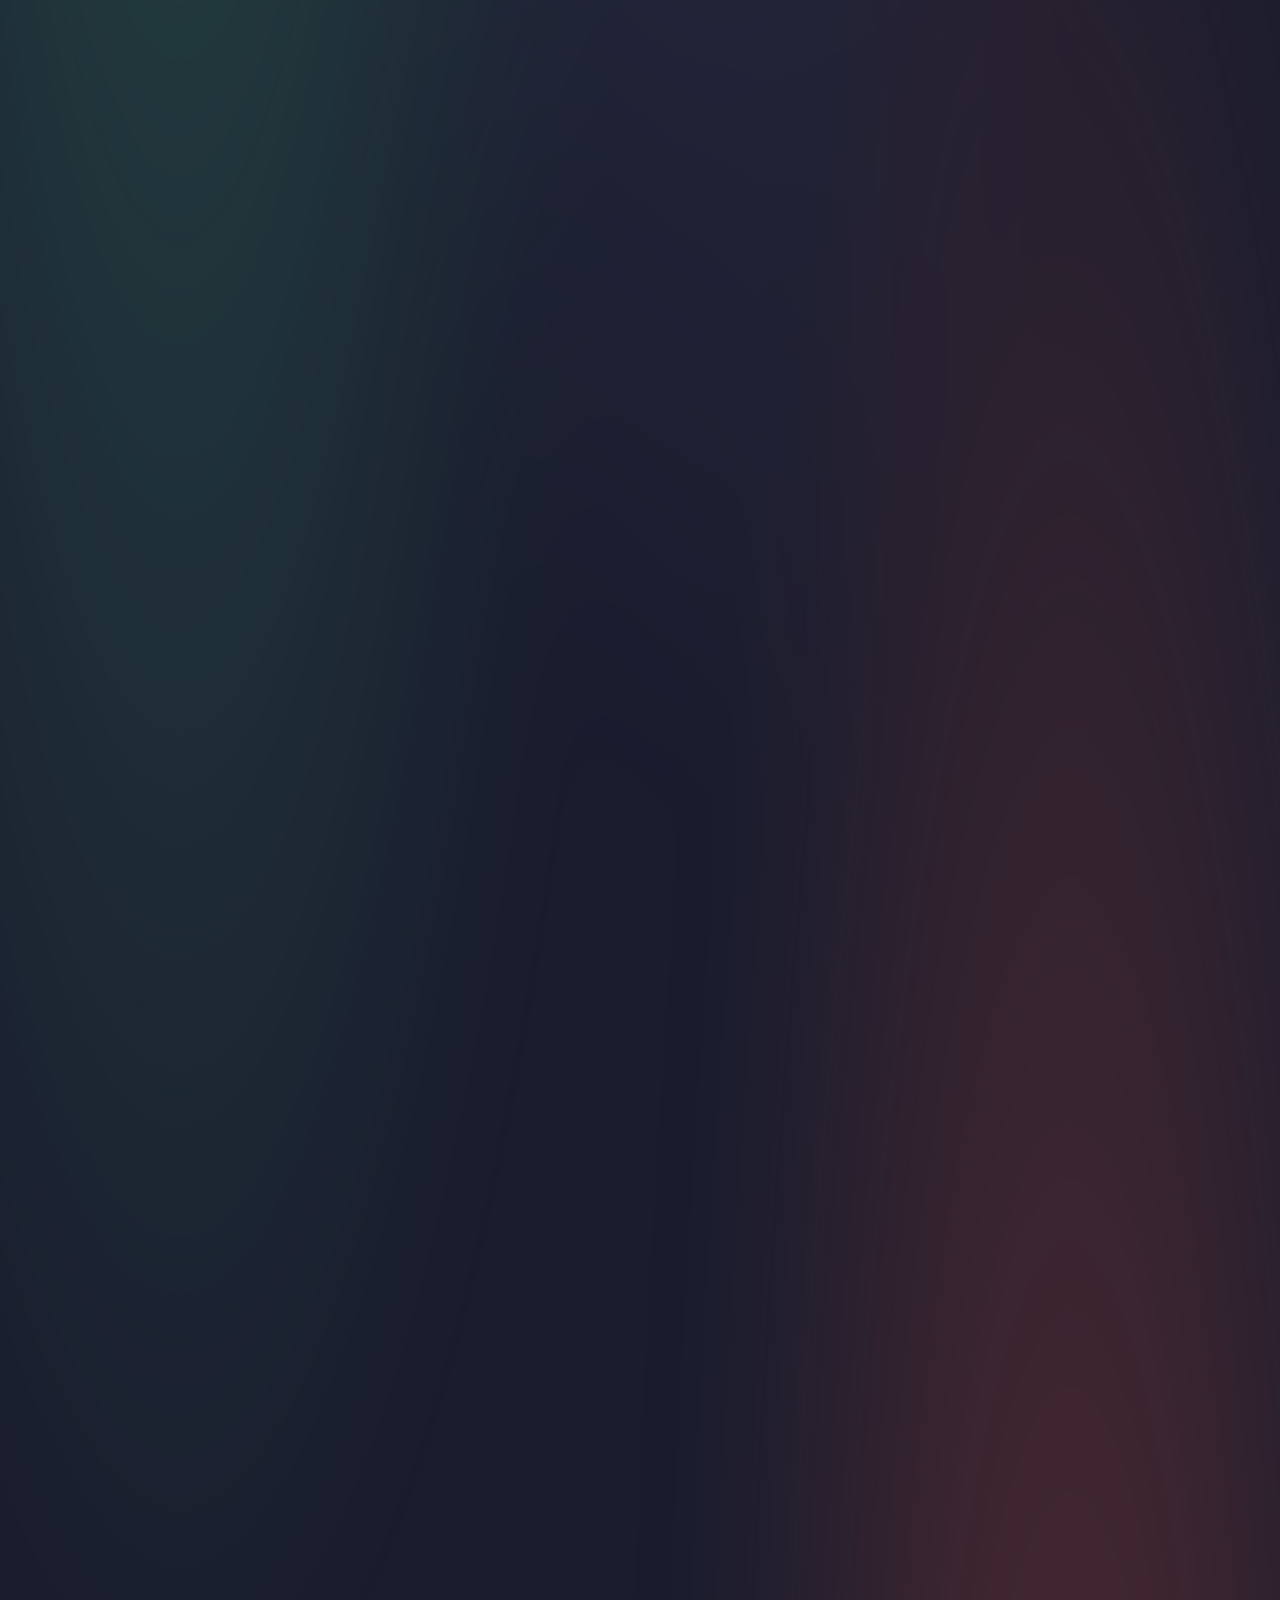
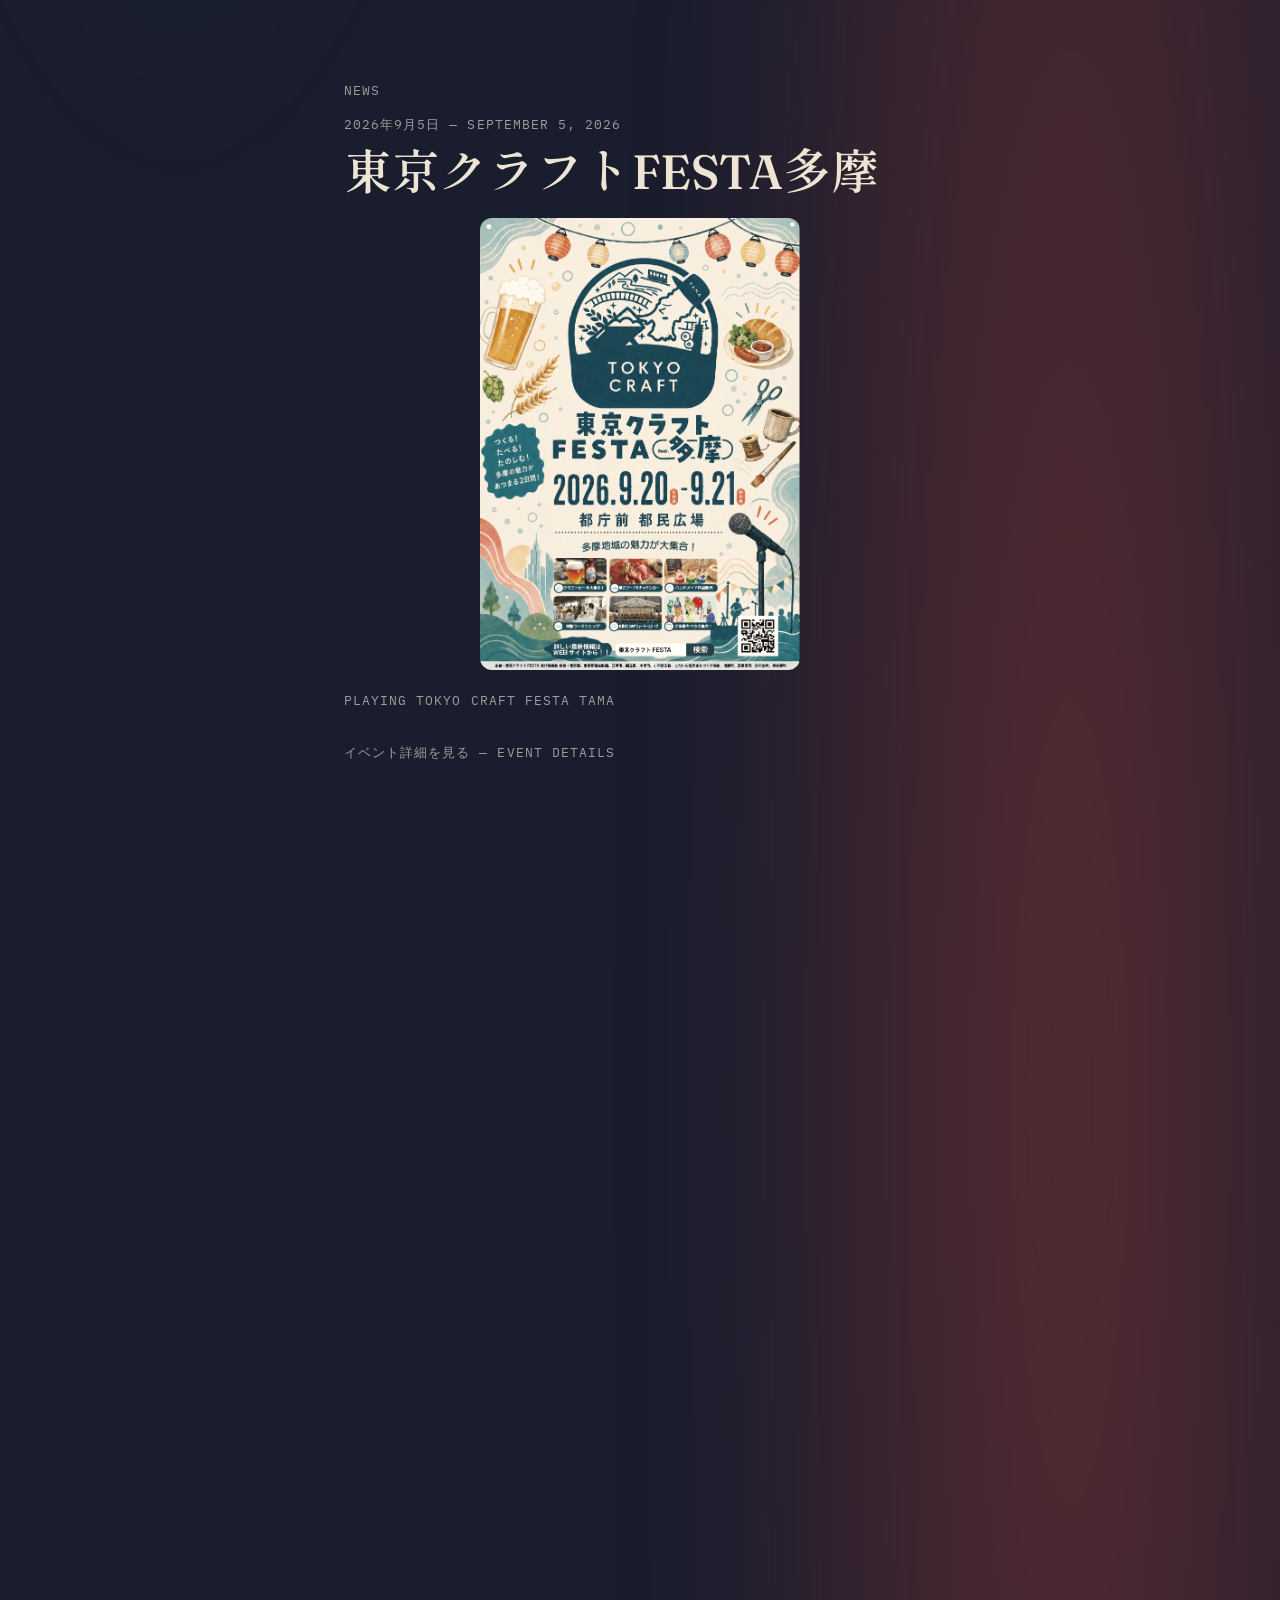
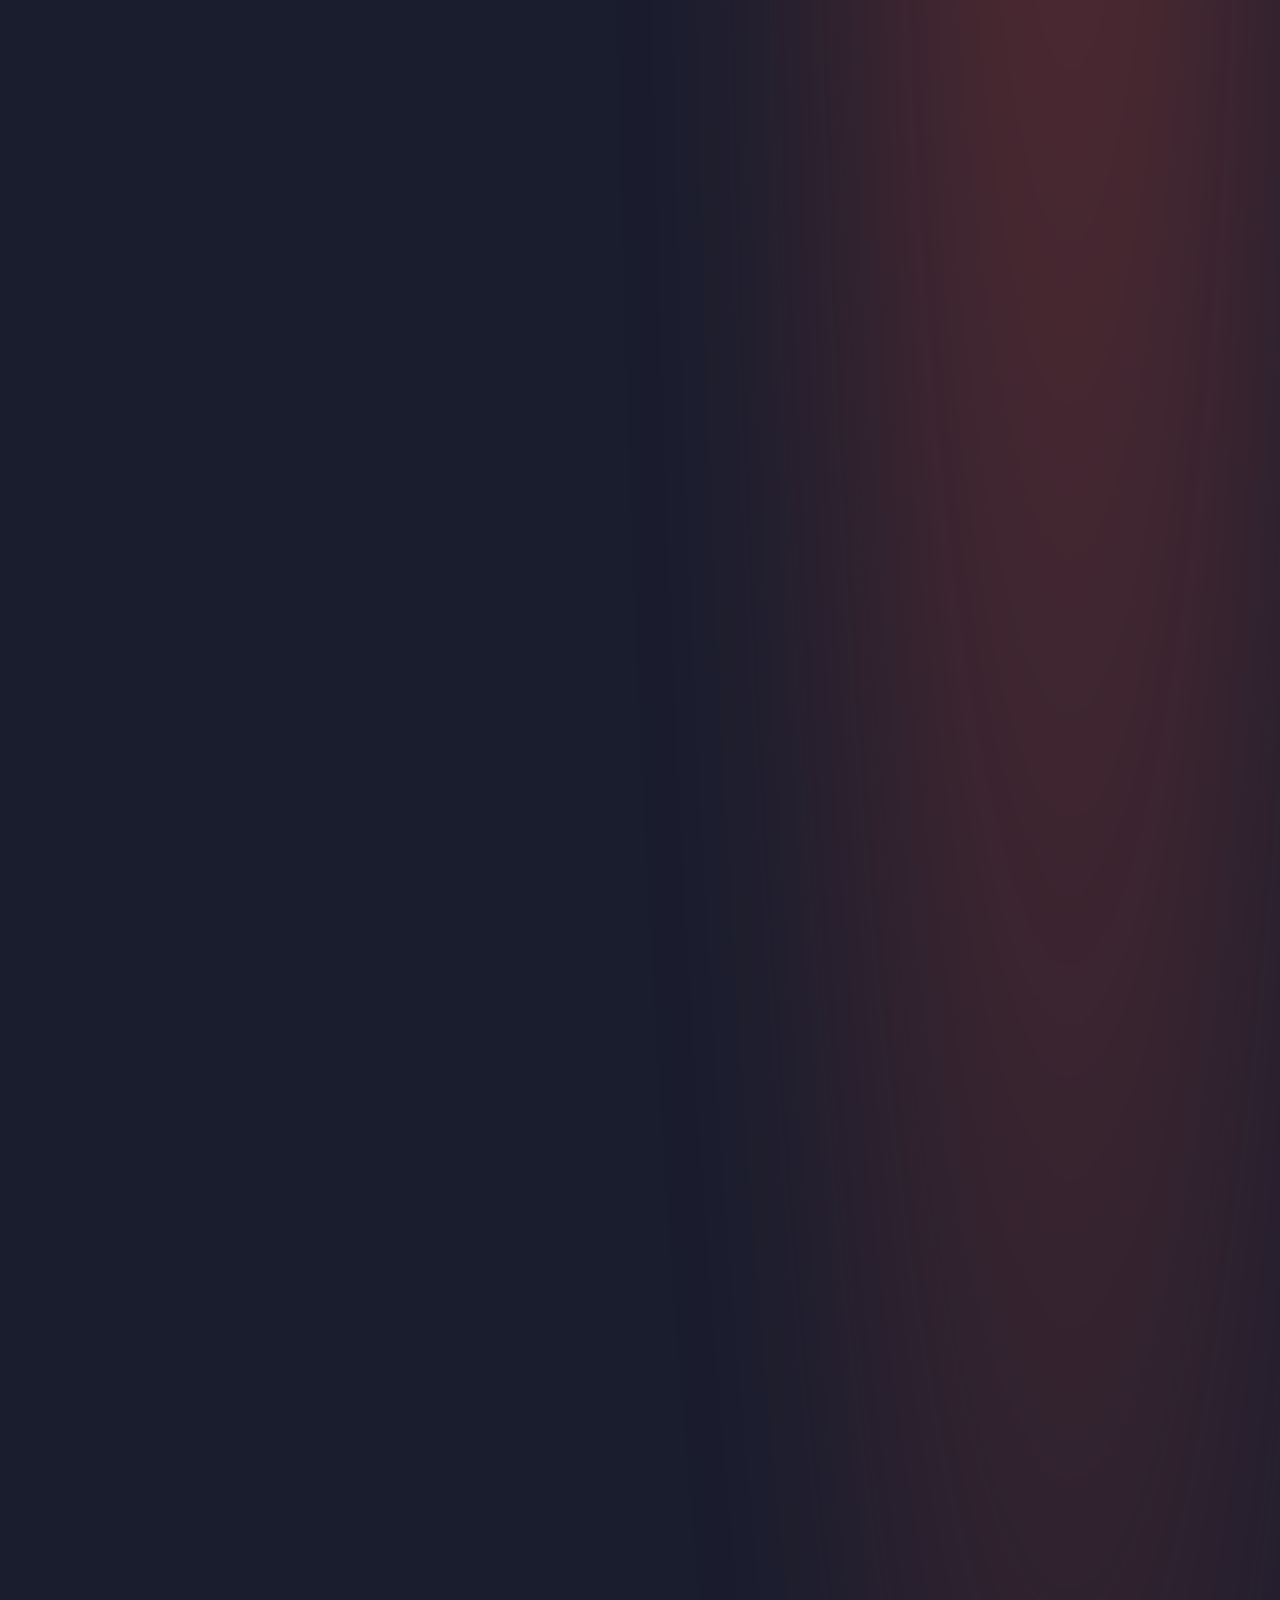
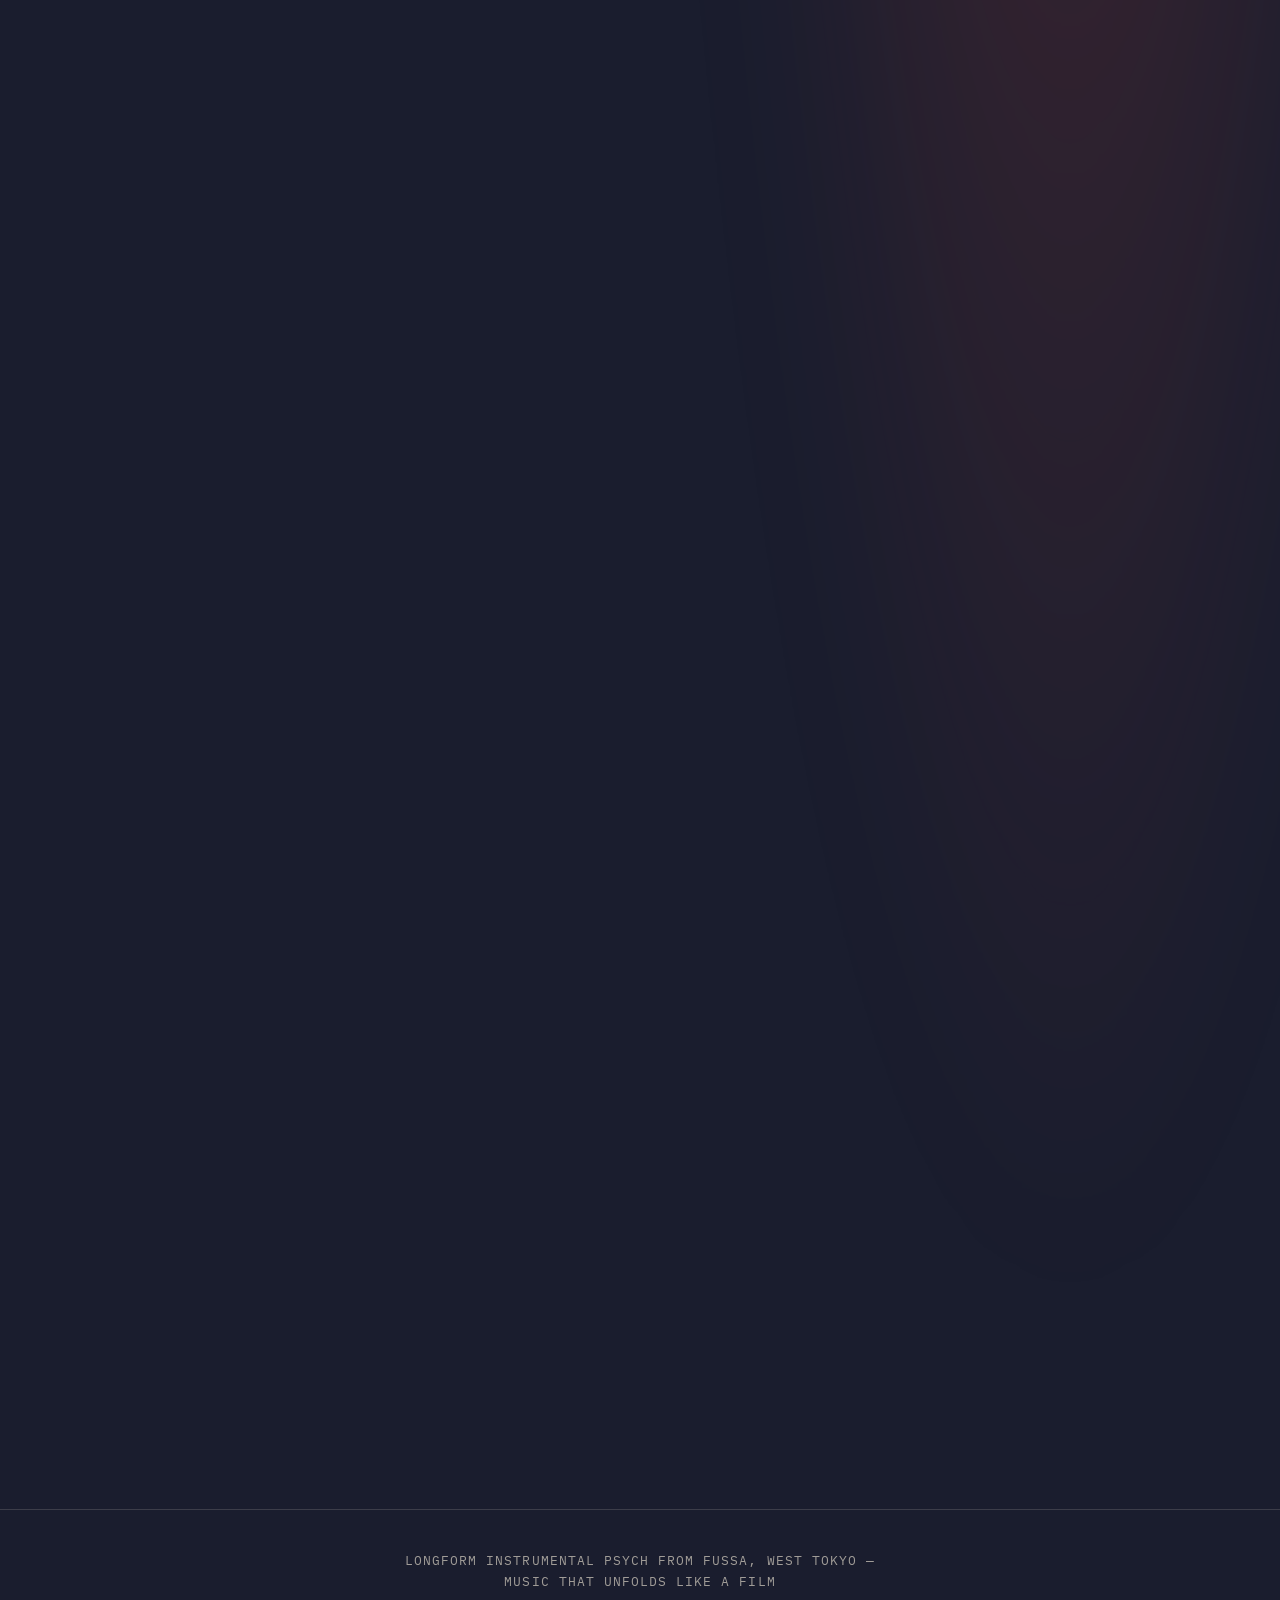
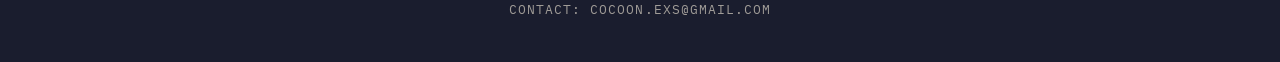
==== commit 945fa0ad: "Trim NEWS headlines to event name only Drop the "出演決定"/"開催決定"/"出演" suffixes from all 6 event-related" ====
--- a/index.html
+++ b/index.html
@@ -201,7 +201,7 @@
     <div class="wrap reveal" style="max-width:640px;">
       <span class="caption">News</span>
       <time class="news-date" datetime="2026-11-21">2026年11月21日 — NOVEMBER 21, 2026</time>
-      <h2 style="margin-top:0.5rem; margin-bottom:1.2rem;">cocoon exs presents「en」vol.9 開催決定</h2>
+      <h2 style="margin-top:0.5rem; margin-bottom:1.2rem;">cocoon exs presents「en」vol.9</h2>
       <div class="photo-frame" style="max-width:320px; margin:0 auto 1.2rem; aspect-ratio:1076/1522;">
         <picture>
           <source srcset="assets/photos/en-vol9-2026-flyer.webp" type="image/webp">
@@ -216,7 +216,7 @@
     <div class="wrap reveal" style="max-width:640px;">
       <span class="caption">News</span>
       <time class="news-date" datetime="2026-11-21">2026年11月21日 — NOVEMBER 21, 2026</time>
-      <h2 style="margin-top:0.5rem; margin-bottom:1.2rem;">FOREST JAM VOL.144 出演決定</h2>
+      <h2 style="margin-top:0.5rem; margin-bottom:1.2rem;">FOREST JAM VOL.144</h2>
       <p lang="ja">11月28日(土)、千葉県いすみ市で開催される「Forest Jam Vol.144」に出演します。今年最後のForest Jamで、レギュラー回では初出演です。入場は投げ銭制。ぜひお越しください。</p>
       <p class="caption" lang="en" style="margin-top:0.6rem;">We'll be playing Forest Jam Vol.144 on Saturday, November 28, in Isumi, Chiba — the last Forest Jam of the year, and our first time playing one of its regular editions. Admission is donation-based.</p>
       <a class="news-all-link" href="event-forestjam-144-2026.html">イベント詳細を見る — Event details</a>
@@ -226,7 +226,7 @@
     <div class="wrap reveal" style="max-width:640px;">
       <span class="caption">News</span>
       <time class="news-date" datetime="2026-11-14">2026年11月14日 — NOVEMBER 14, 2026</time>
-      <h2 style="margin-top:0.5rem; margin-bottom:1.2rem;">青梅宿アートフェスティバル2026 出演</h2>
+      <h2 style="margin-top:0.5rem; margin-bottom:1.2rem;">青梅宿アートフェスティバル2026</h2>
       <div class="photo-frame" style="max-width:320px; margin:0 auto 1.2rem; aspect-ratio:1137/1600;">
         <picture>
           <source srcset="assets/photos/omejuku-artfes-2026-poster.webp" type="image/webp">
@@ -242,7 +242,7 @@
     <div class="wrap reveal" style="max-width:640px;">
       <span class="caption">News</span>
       <time class="news-date" datetime="2026-10-07">2026年10月7日 — OCTOBER 7, 2026</time>
-      <h2 style="margin-top:0.5rem; margin-bottom:1.2rem;">常楽寺の火祭り 出演決定</h2>
+      <h2 style="margin-top:0.5rem; margin-bottom:1.2rem;">常楽寺の火祭り</h2>
       <div class="photo-frame" style="max-width:320px; margin:0 auto 1.2rem; aspect-ratio:902/1280;">
         <picture>
           <source srcset="assets/photos/jorakuji-himatsuri-2026-poster.webp" type="image/webp">
@@ -257,7 +257,7 @@
     <div class="wrap reveal" style="max-width:640px;">
       <span class="caption">News</span>
       <time class="news-date" datetime="2026-10-04">2026年10月4日 — OCTOBER 4, 2026</time>
-      <h2 style="margin-top:0.5rem; margin-bottom:1.2rem;">やまそら祭 2026 出演</h2>
+      <h2 style="margin-top:0.5rem; margin-bottom:1.2rem;">やまそら祭 2026</h2>
       <div class="photo-frame" style="max-width:360px; margin:0 auto 1.2rem; aspect-ratio:1086/1536;">
         <picture>
           <source srcset="assets/photos/yamasora-fes-2026-poster.webp" type="image/webp">
@@ -272,7 +272,7 @@
     <div class="wrap reveal" style="max-width:640px;">
       <span class="caption">News</span>
       <time class="news-date" datetime="2026-09-05">2026年9月5日 — SEPTEMBER 5, 2026</time>
-      <h2 style="margin-top:0.5rem; margin-bottom:1.2rem;">東京クラフトFESTA多摩 出演決定</h2>
+      <h2 style="margin-top:0.5rem; margin-bottom:1.2rem;">東京クラフトFESTA多摩</h2>
       <div class="photo-frame" style="max-width:320px; margin:0 auto 1.2rem; aspect-ratio:707/1000;">
         <picture>
           <source srcset="assets/photos/craft-festa-2026-poster.webp" type="image/webp">
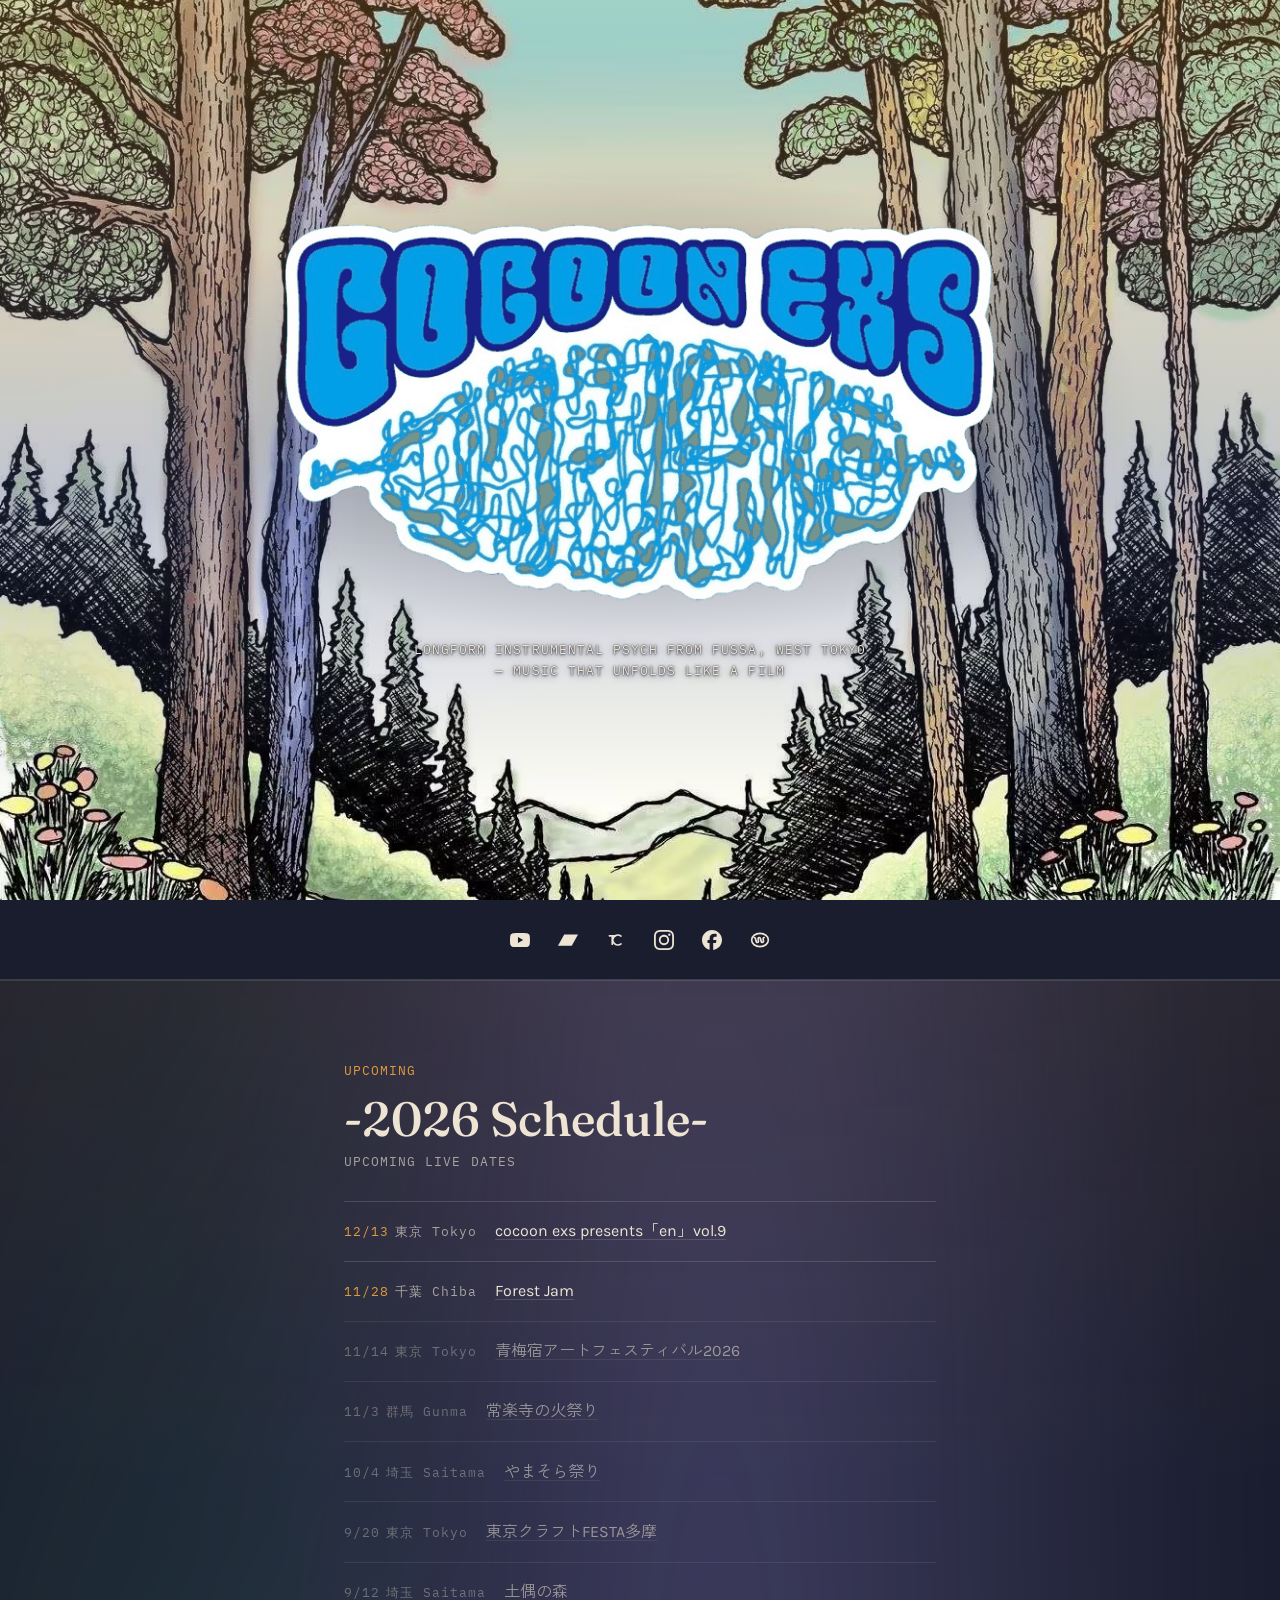
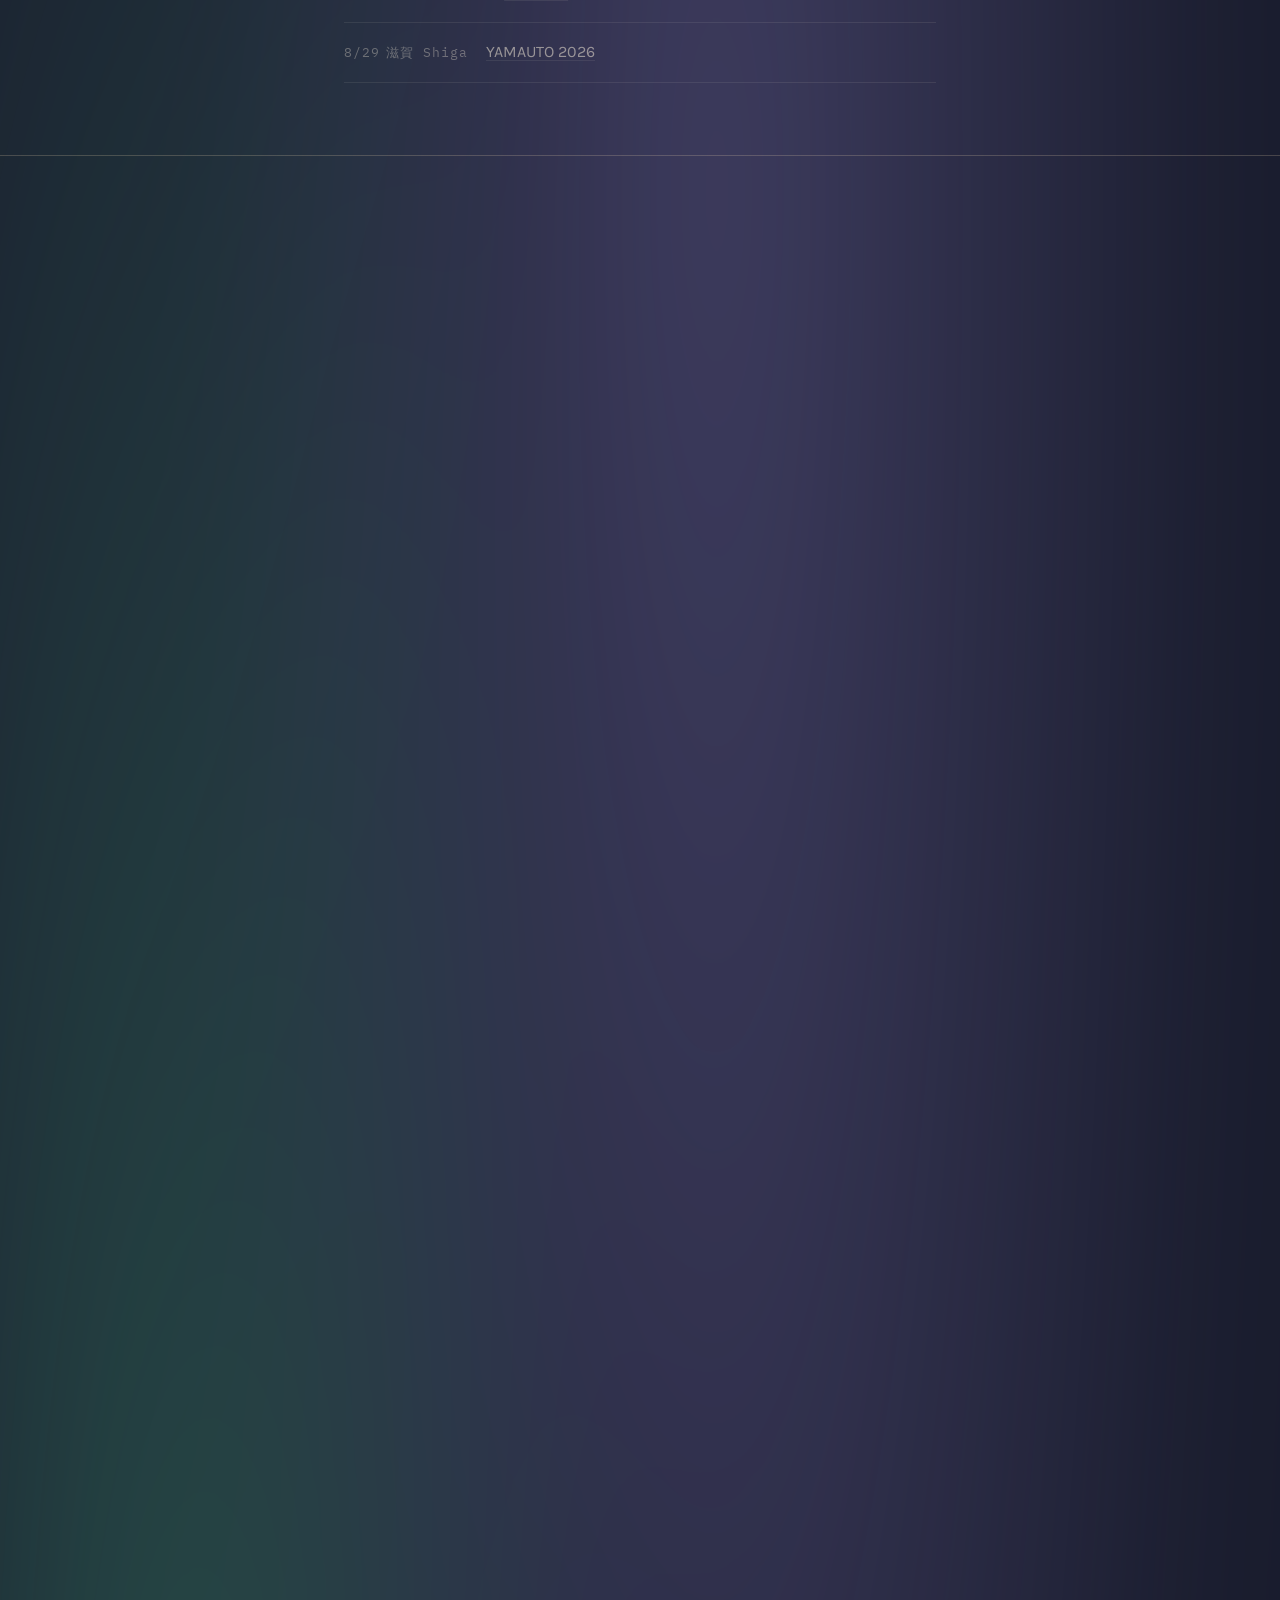
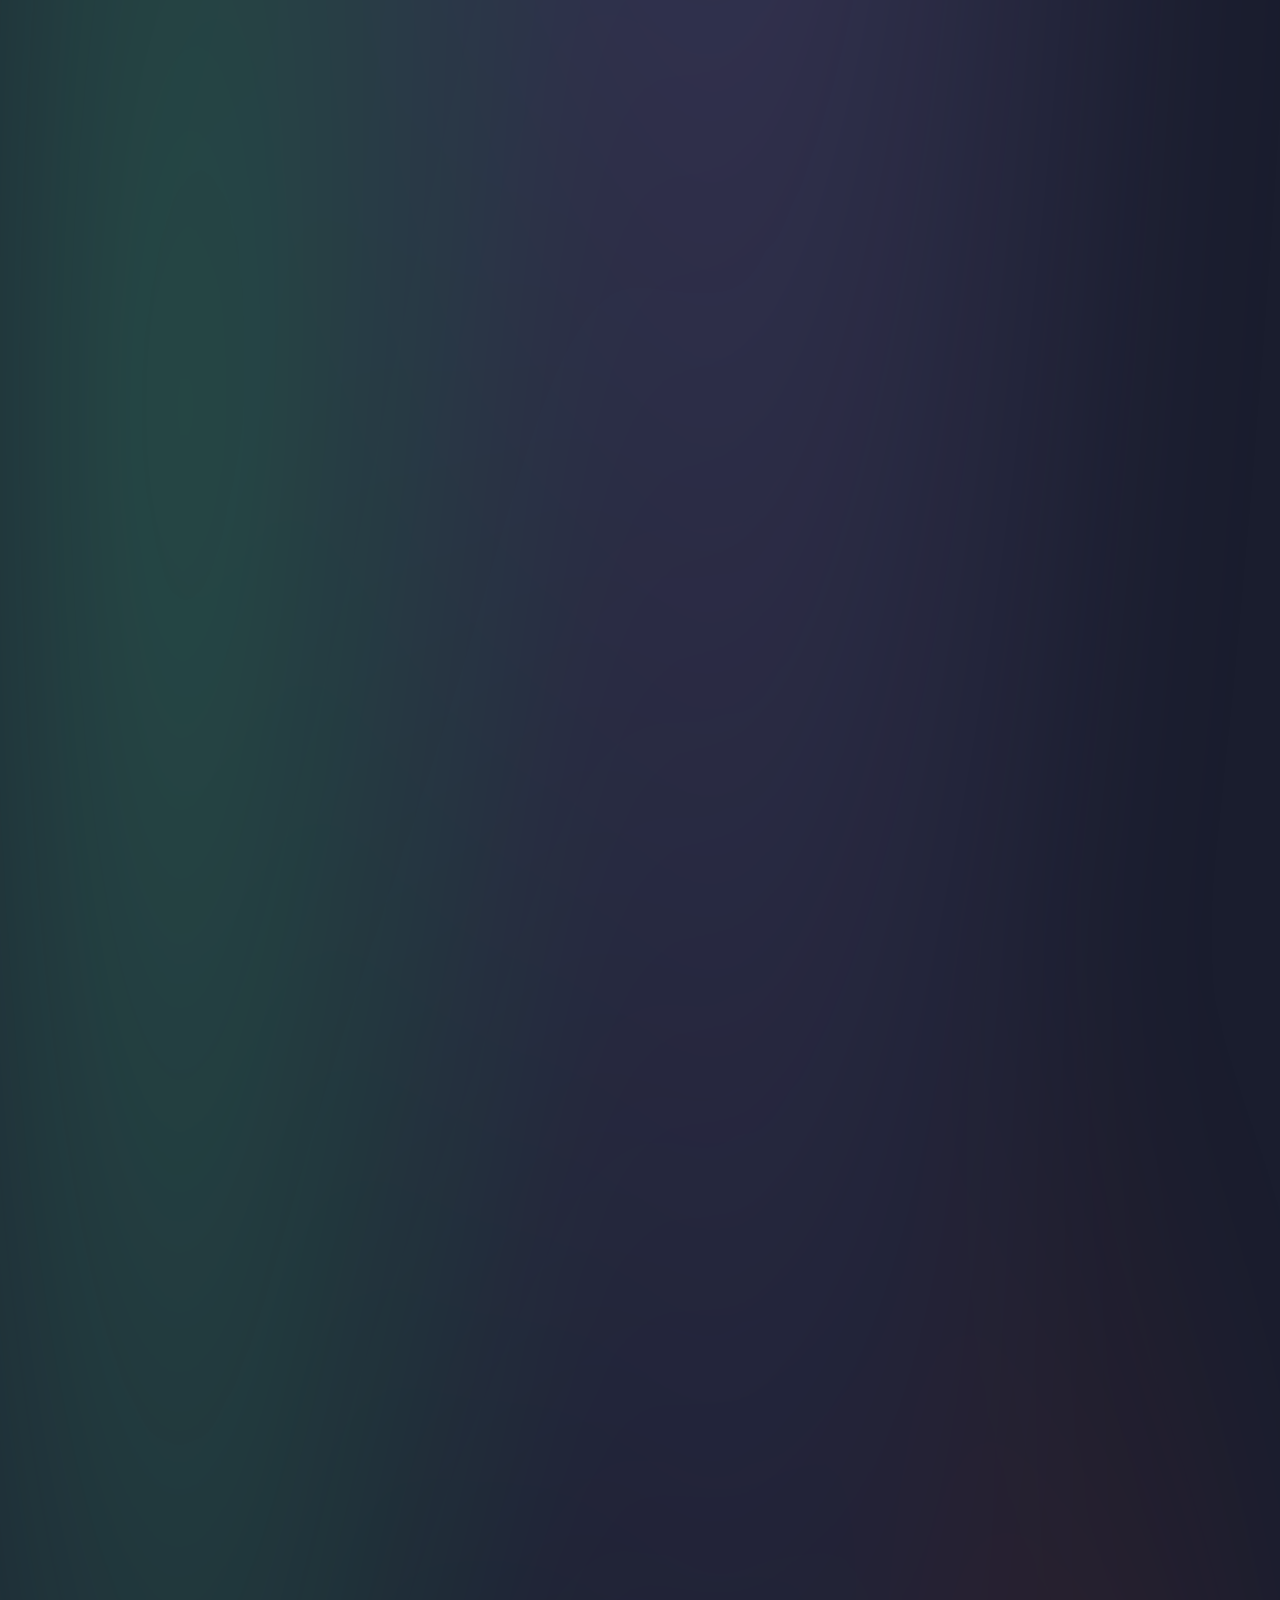
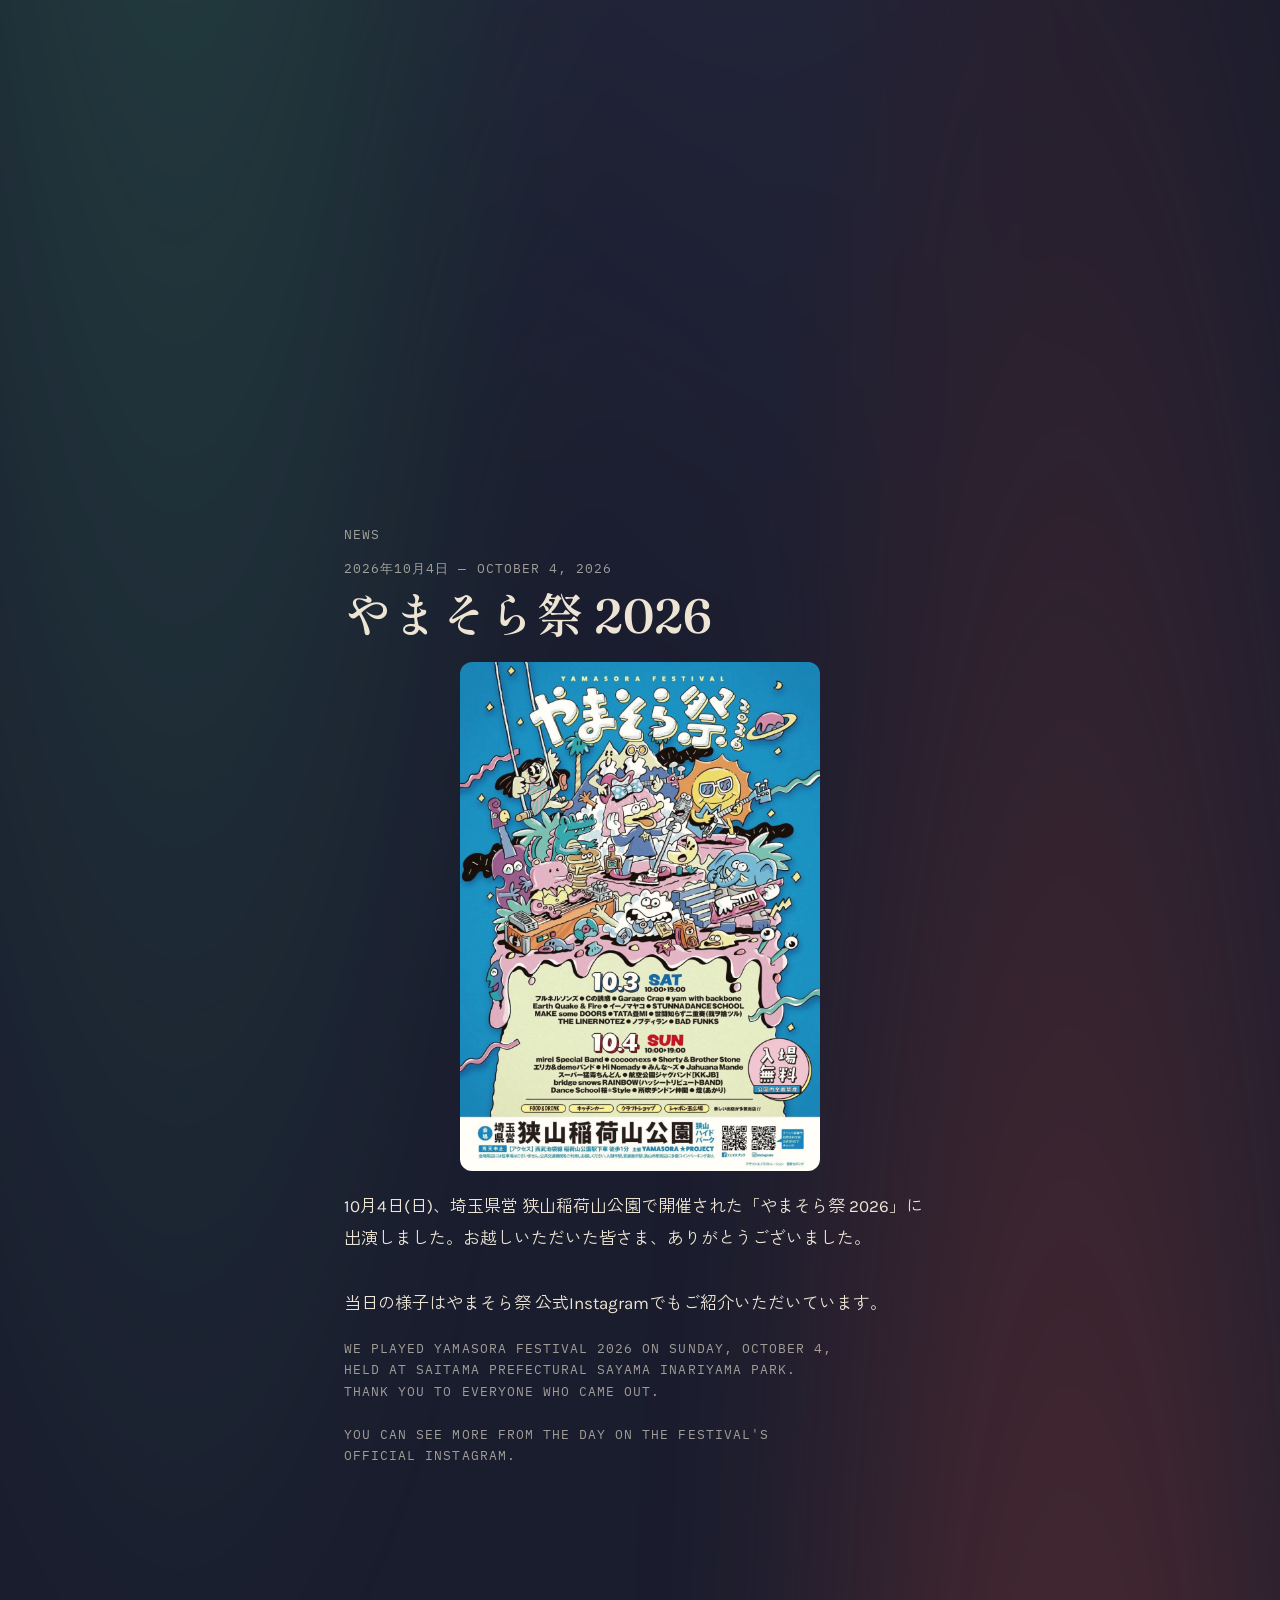
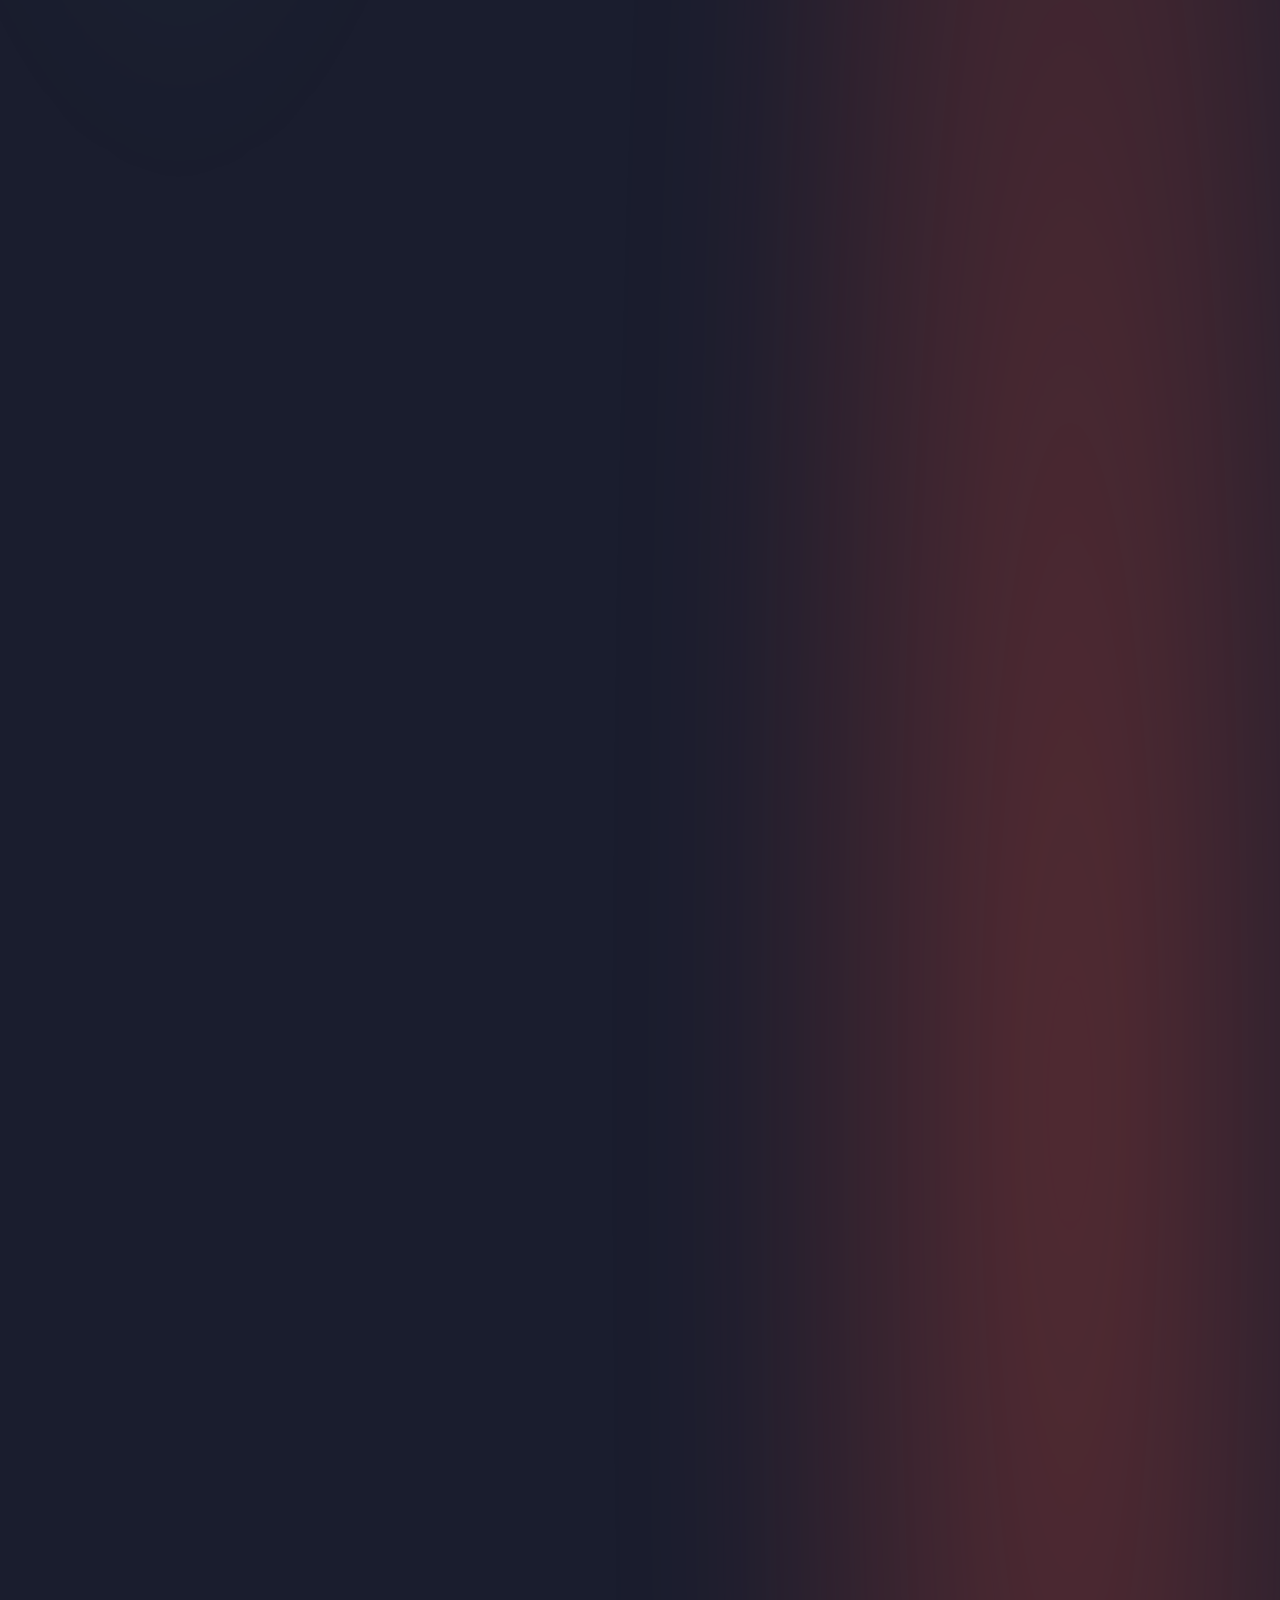
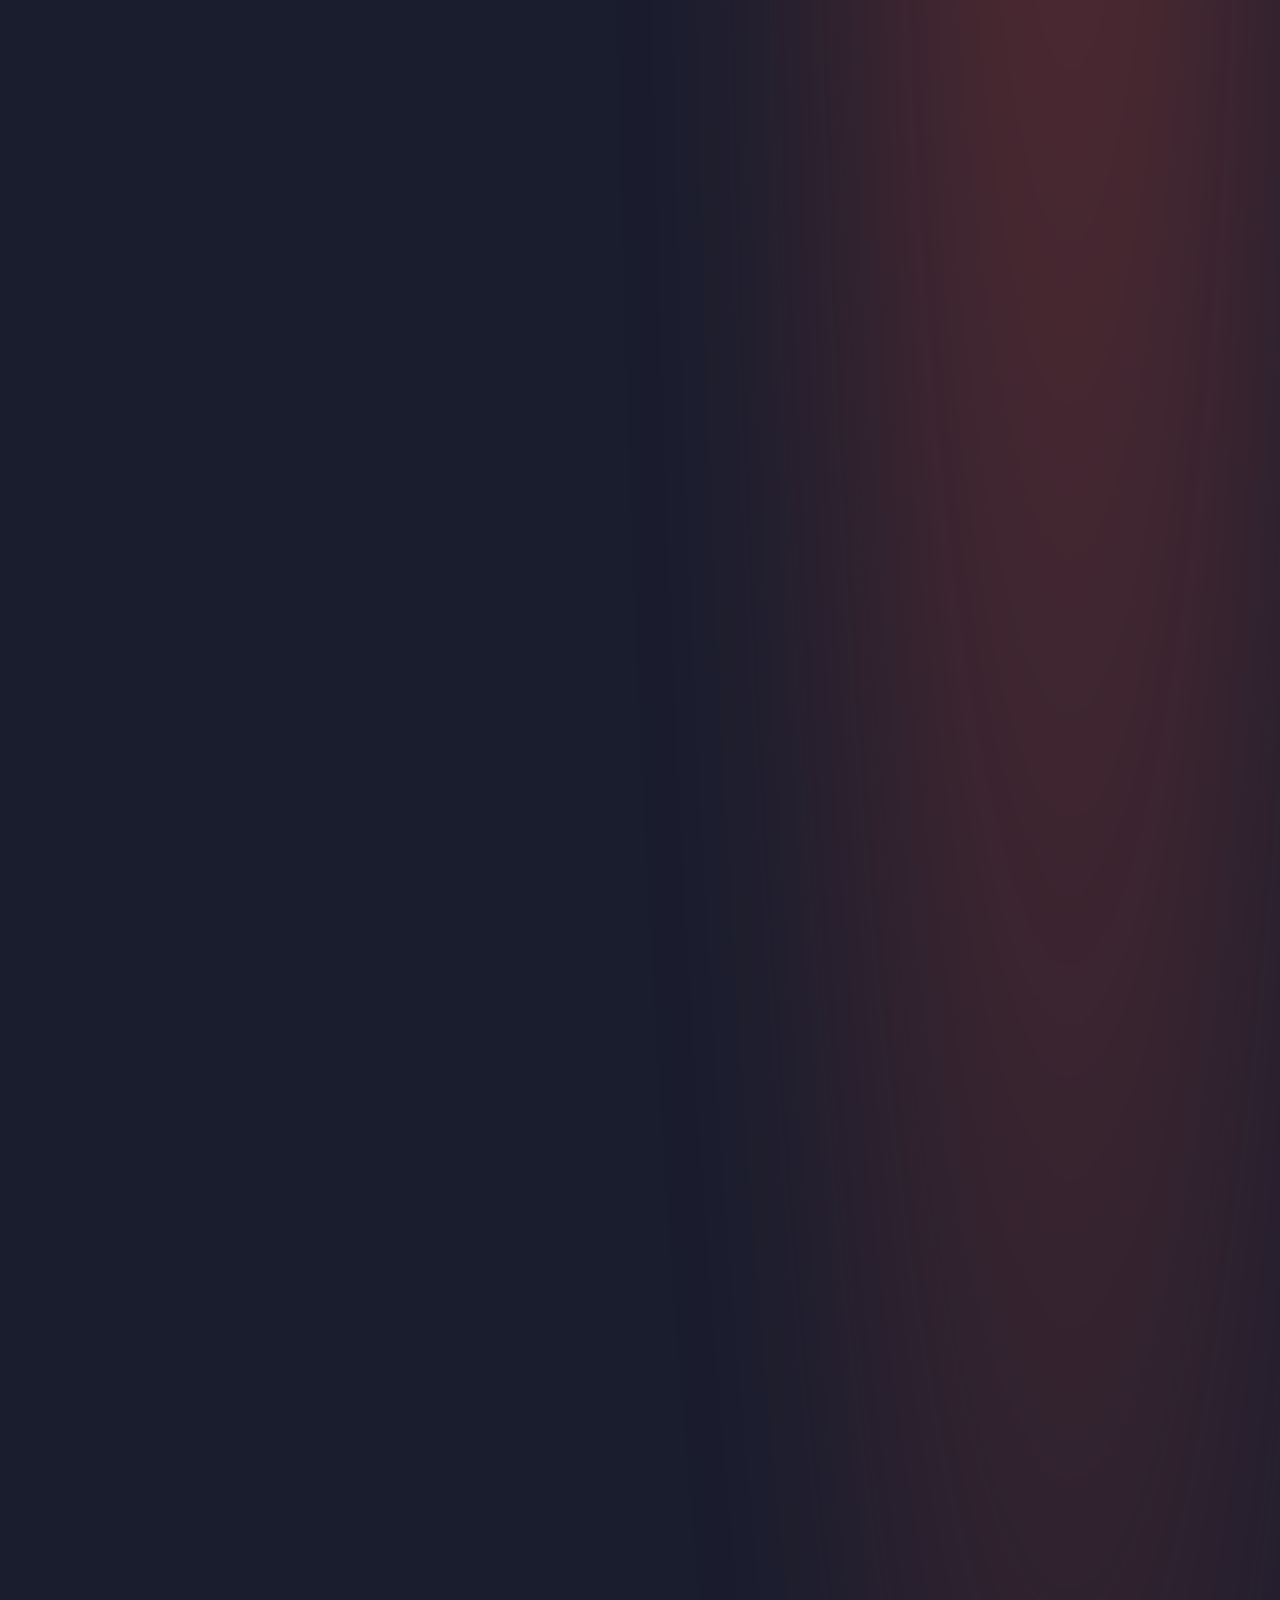
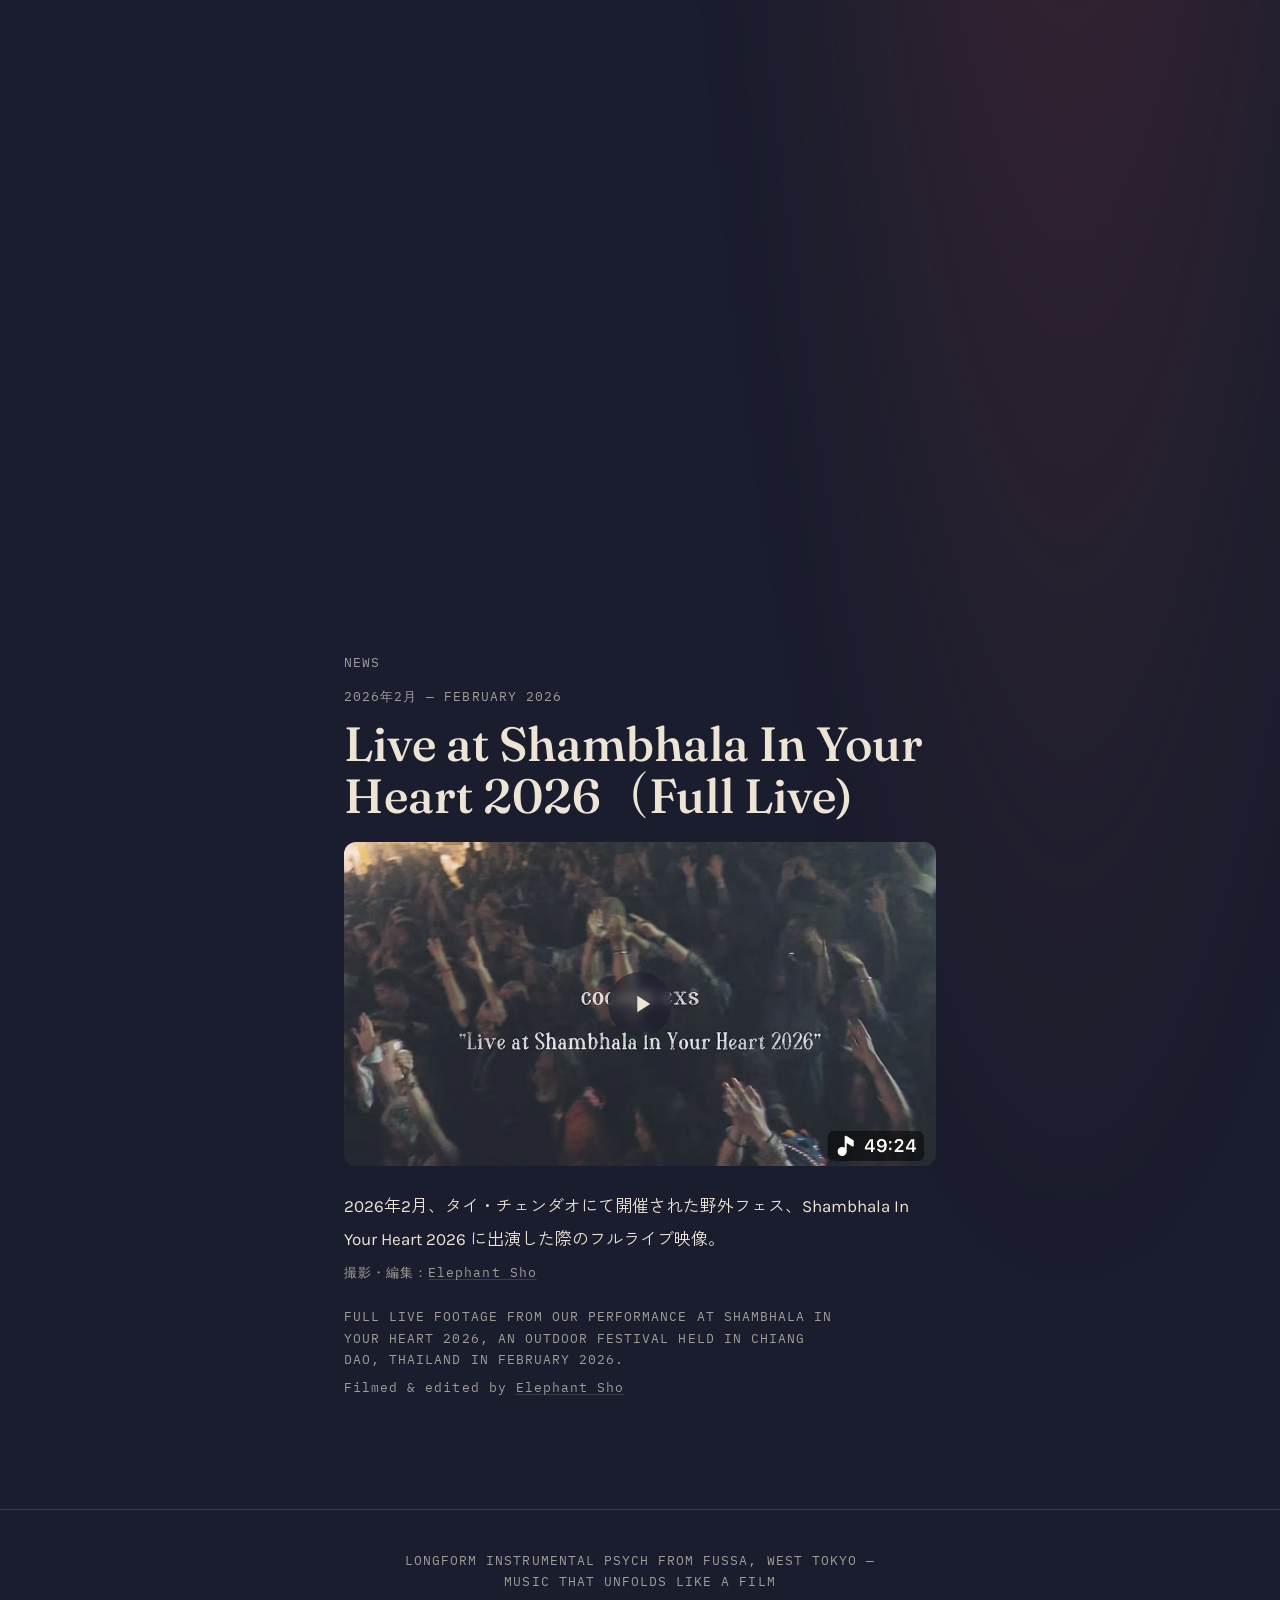
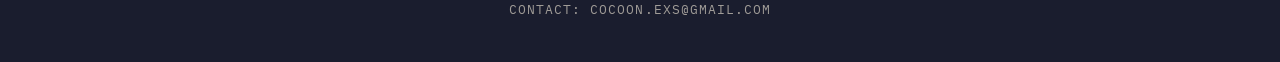
==== commit 2fd1eeb1: "Reverse schedule list to newest-first order Flip the 2026 Schedule rows so the soonest upcoming date" ====
--- a/index.html
+++ b/index.html
@@ -138,61 +138,61 @@
       <h2 style="margin-top:0.5rem; margin-bottom:0.3rem;">-2026 Schedule-</h2>
       <p class="caption" lang="en" style="margin-bottom:0;">upcoming live dates</p>
       <div class="schedule-list">
+        <div class="schedule-row">
+          <div class="schedule-meta">
+            <time class="schedule-date" datetime="2026-12-13">12/13</time>
+            <span class="schedule-region">東京 <span lang="en">Tokyo</span></span>
+          </div>
+          <span class="schedule-event"><a href="event-en-vol9-2026.html">cocoon exs presents「en」vol.9</a></span>
+        </div>
+        <div class="schedule-row">
+          <div class="schedule-meta">
+            <time class="schedule-date" datetime="2026-11-28">11/28</time>
+            <span class="schedule-region">千葉 <span lang="en">Chiba</span></span>
+          </div>
+          <span class="schedule-event"><a href="event-forestjam-144-2026.html">Forest Jam</a></span>
+        </div>
+        <div class="schedule-row schedule-row--past">
+          <div class="schedule-meta">
+            <time class="schedule-date" datetime="2026-11-14">11/14</time>
+            <span class="schedule-region">東京 <span lang="en">Tokyo</span></span>
+          </div>
+          <span class="schedule-event"><a href="event-omejuku-artfestival-2026.html">青梅宿アートフェスティバル2026</a></span>
+        </div>
+        <div class="schedule-row schedule-row--past">
+          <div class="schedule-meta">
+            <time class="schedule-date" datetime="2026-11-03">11/3</time>
+            <span class="schedule-region">群馬 <span lang="en">Gunma</span></span>
+          </div>
+          <span class="schedule-event"><a href="event-jorakuji-himatsuri-2026.html">常楽寺の火祭り</a></span>
+        </div>
+        <div class="schedule-row schedule-row--past">
+          <div class="schedule-meta">
+            <time class="schedule-date" datetime="2026-10-04">10/4</time>
+            <span class="schedule-region">埼玉 <span lang="en">Saitama</span></span>
+          </div>
+          <span class="schedule-event"><a href="https://www.instagram.com/yamasora_fes/" target="_blank" rel="noopener">やまそら祭り</a></span>
+        </div>
+        <div class="schedule-row schedule-row--past">
+          <div class="schedule-meta">
+            <time class="schedule-date" datetime="2026-09-20">9/20</time>
+            <span class="schedule-region">東京 <span lang="en">Tokyo</span></span>
+          </div>
+          <span class="schedule-event"><a href="event-craft-festa-2026.html">東京クラフトFESTA多摩</a></span>
+        </div>
+        <div class="schedule-row schedule-row--past">
+          <div class="schedule-meta">
+            <time class="schedule-date" datetime="2026-09-12">9/12</time>
+            <span class="schedule-region">埼玉 <span lang="en">Saitama</span></span>
+          </div>
+          <span class="schedule-event"><a href="https://www.instagram.com/dogoo_forest/" target="_blank" rel="noopener">土偶の森</a></span>
+        </div>
         <div class="schedule-row schedule-row--past">
           <div class="schedule-meta">
             <time class="schedule-date" datetime="2026-08-29">8/29</time>
             <span class="schedule-region">滋賀 <span lang="en">Shiga</span></span>
           </div>
           <span class="schedule-event"><a href="https://yamauto.net/" target="_blank" rel="noopener">YAMAUTO 2026</a></span>
-        </div>
-        <div class="schedule-row schedule-row--past">
-          <div class="schedule-meta">
-            <time class="schedule-date" datetime="2026-09-12">9/12</time>
-            <span class="schedule-region">埼玉 <span lang="en">Saitama</span></span>
-          </div>
-          <span class="schedule-event"><a href="https://www.instagram.com/dogoo_forest/" target="_blank" rel="noopener">土偶の森</a></span>
-        </div>
-        <div class="schedule-row schedule-row--past">
-          <div class="schedule-meta">
-            <time class="schedule-date" datetime="2026-09-20">9/20</time>
-            <span class="schedule-region">東京 <span lang="en">Tokyo</span></span>
-          </div>
-          <span class="schedule-event"><a href="event-craft-festa-2026.html">東京クラフトFESTA多摩</a></span>
-        </div>
-        <div class="schedule-row schedule-row--past">
-          <div class="schedule-meta">
-            <time class="schedule-date" datetime="2026-10-04">10/4</time>
-            <span class="schedule-region">埼玉 <span lang="en">Saitama</span></span>
-          </div>
-          <span class="schedule-event"><a href="https://www.instagram.com/yamasora_fes/" target="_blank" rel="noopener">やまそら祭り</a></span>
-        </div>
-        <div class="schedule-row schedule-row--past">
-          <div class="schedule-meta">
-            <time class="schedule-date" datetime="2026-11-03">11/3</time>
-            <span class="schedule-region">群馬 <span lang="en">Gunma</span></span>
-          </div>
-          <span class="schedule-event"><a href="event-jorakuji-himatsuri-2026.html">常楽寺の火祭り</a></span>
-        </div>
-        <div class="schedule-row schedule-row--past">
-          <div class="schedule-meta">
-            <time class="schedule-date" datetime="2026-11-14">11/14</time>
-            <span class="schedule-region">東京 <span lang="en">Tokyo</span></span>
-          </div>
-          <span class="schedule-event"><a href="event-omejuku-artfestival-2026.html">青梅宿アートフェスティバル2026</a></span>
-        </div>
-        <div class="schedule-row">
-          <div class="schedule-meta">
-            <time class="schedule-date" datetime="2026-11-28">11/28</time>
-            <span class="schedule-region">千葉 <span lang="en">Chiba</span></span>
-          </div>
-          <span class="schedule-event"><a href="event-forestjam-144-2026.html">Forest Jam</a></span>
-        </div>
-        <div class="schedule-row">
-          <div class="schedule-meta">
-            <time class="schedule-date" datetime="2026-12-13">12/13</time>
-            <span class="schedule-region">東京 <span lang="en">Tokyo</span></span>
-          </div>
-          <span class="schedule-event"><a href="event-en-vol9-2026.html">cocoon exs presents「en」vol.9</a></span>
         </div>
       </div>
     </div>
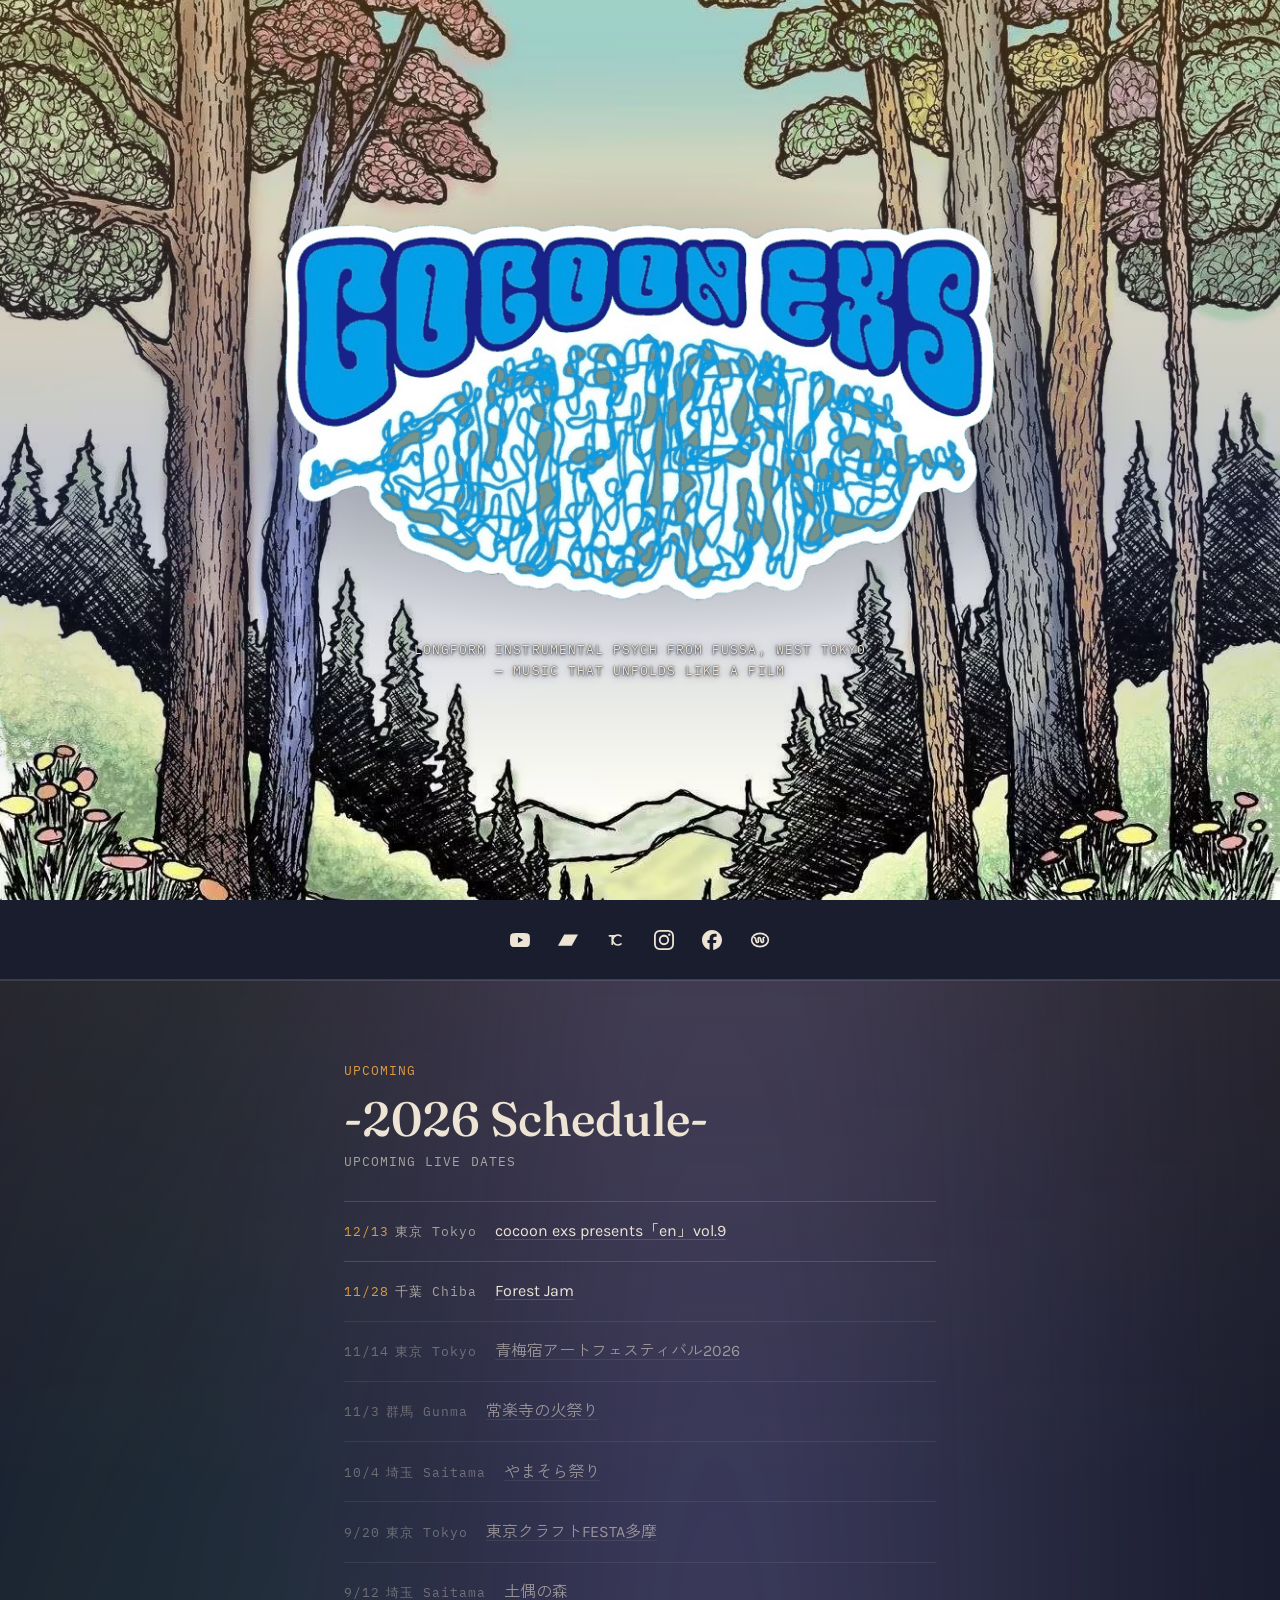
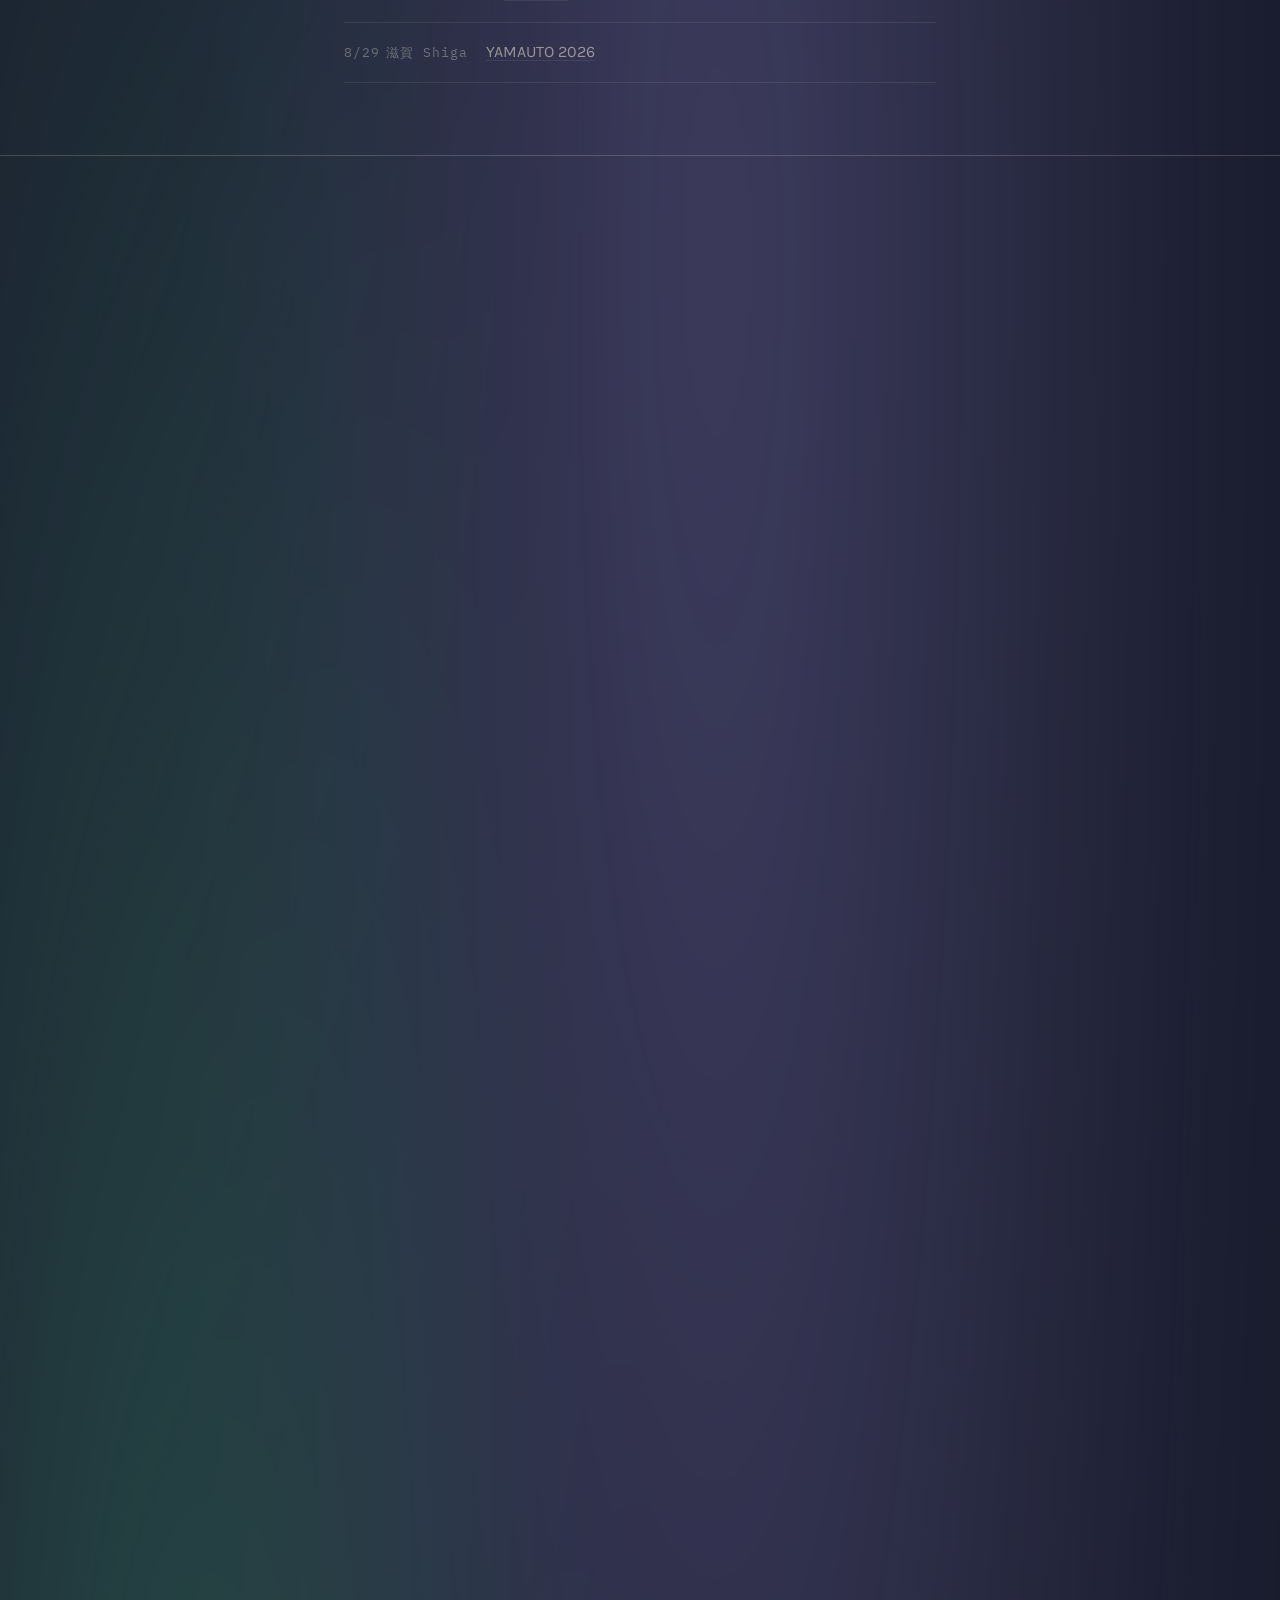
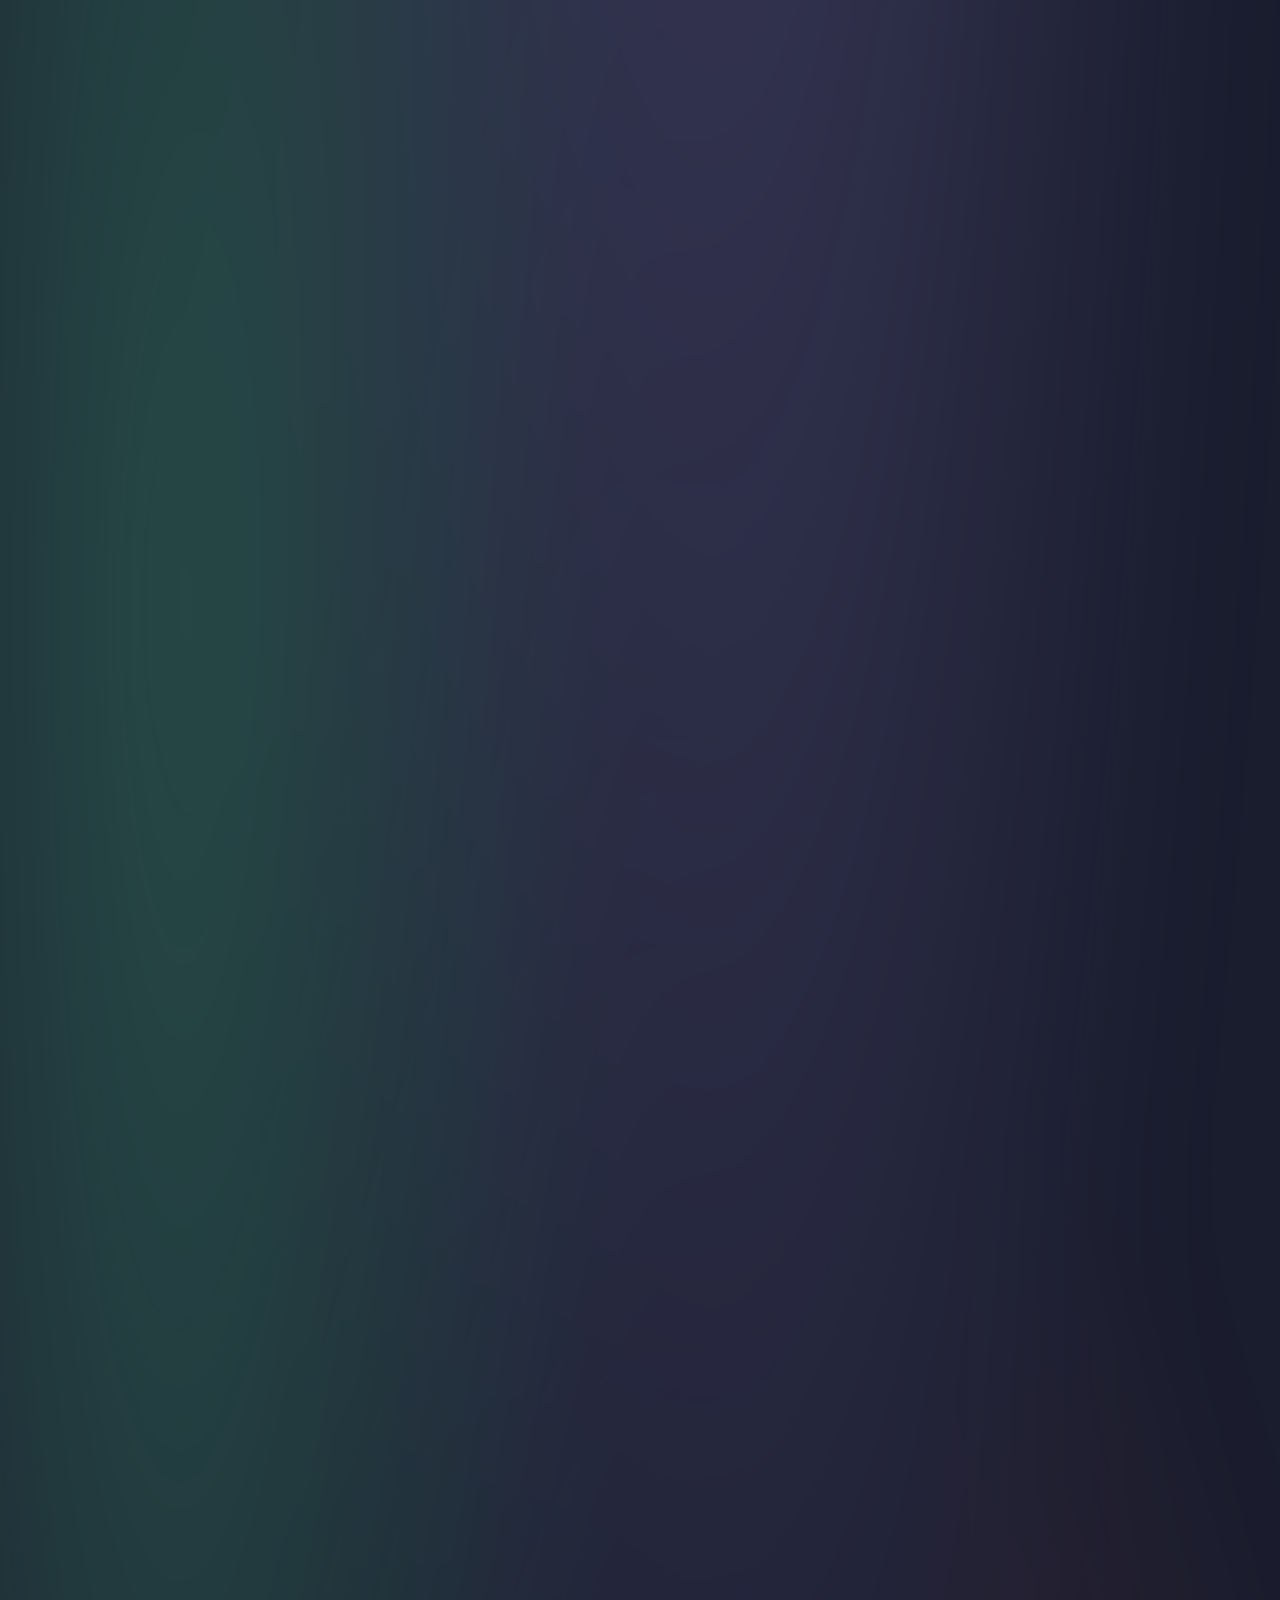
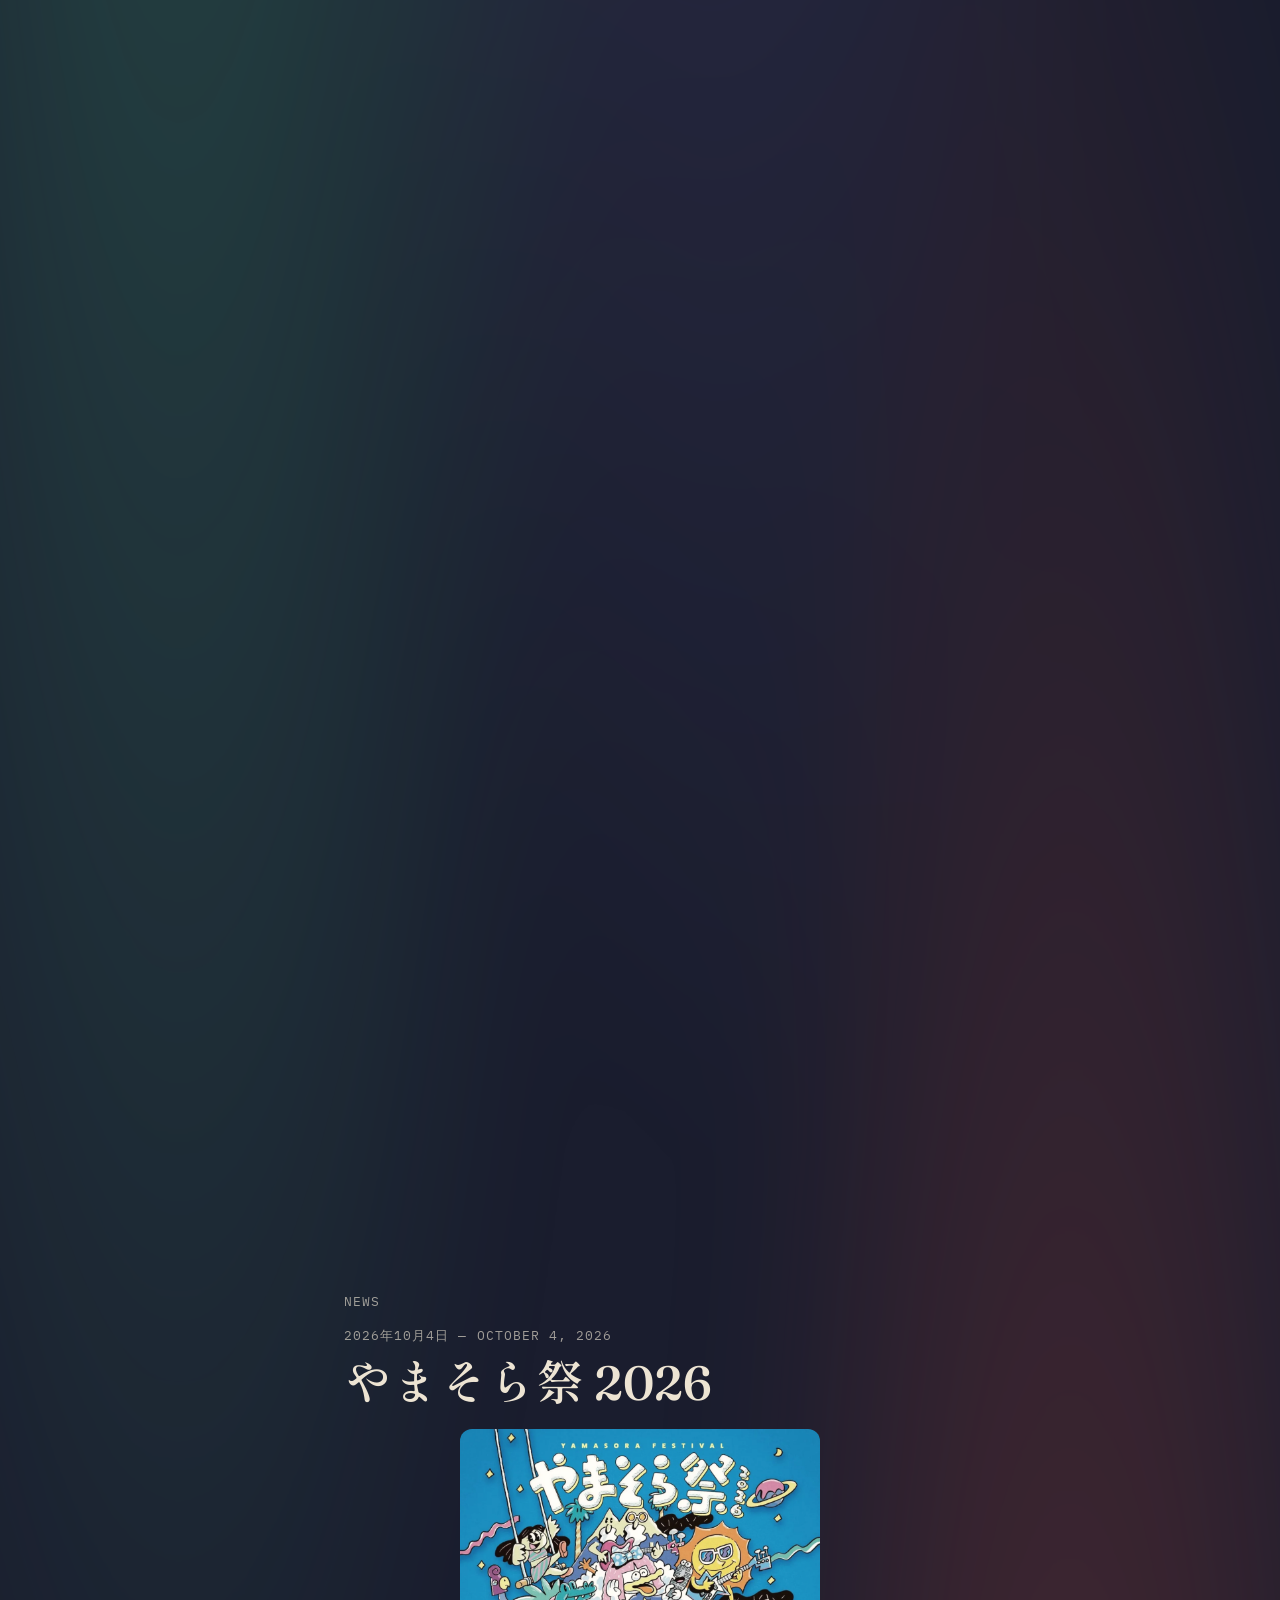
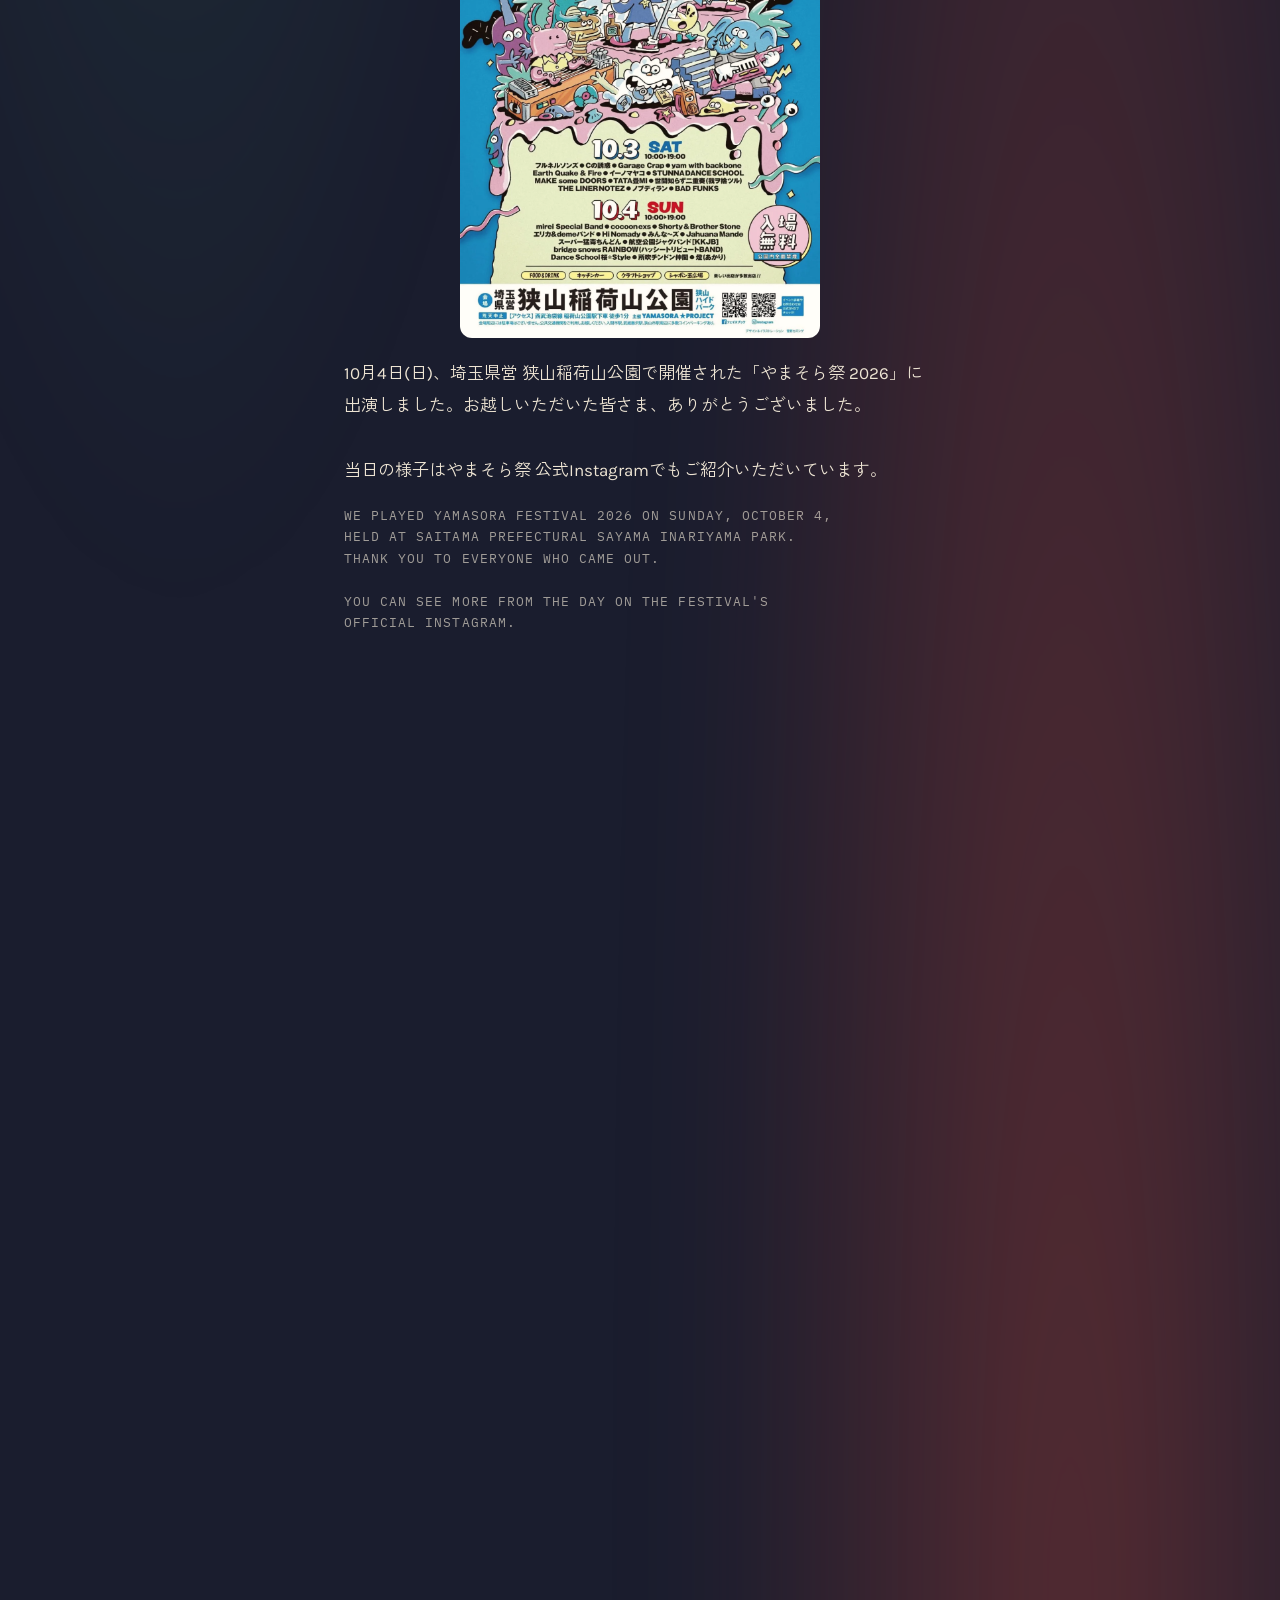
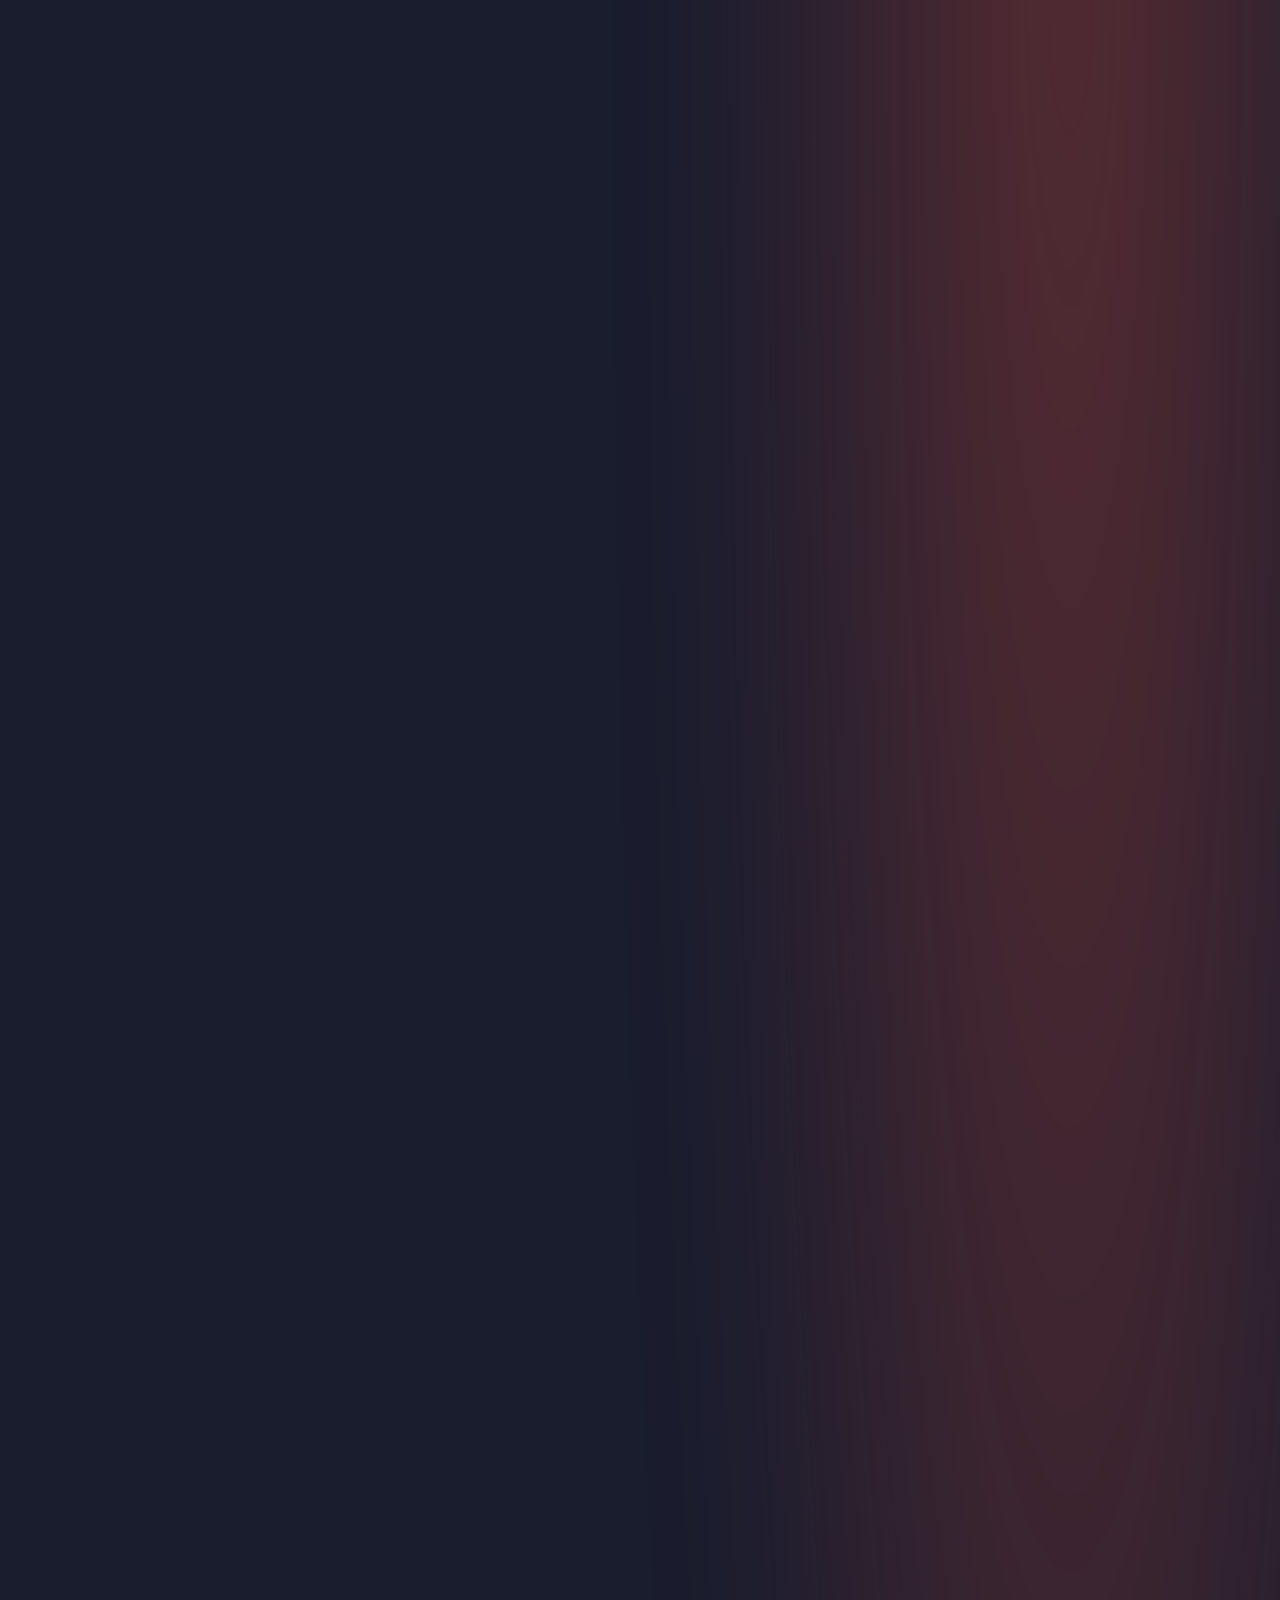
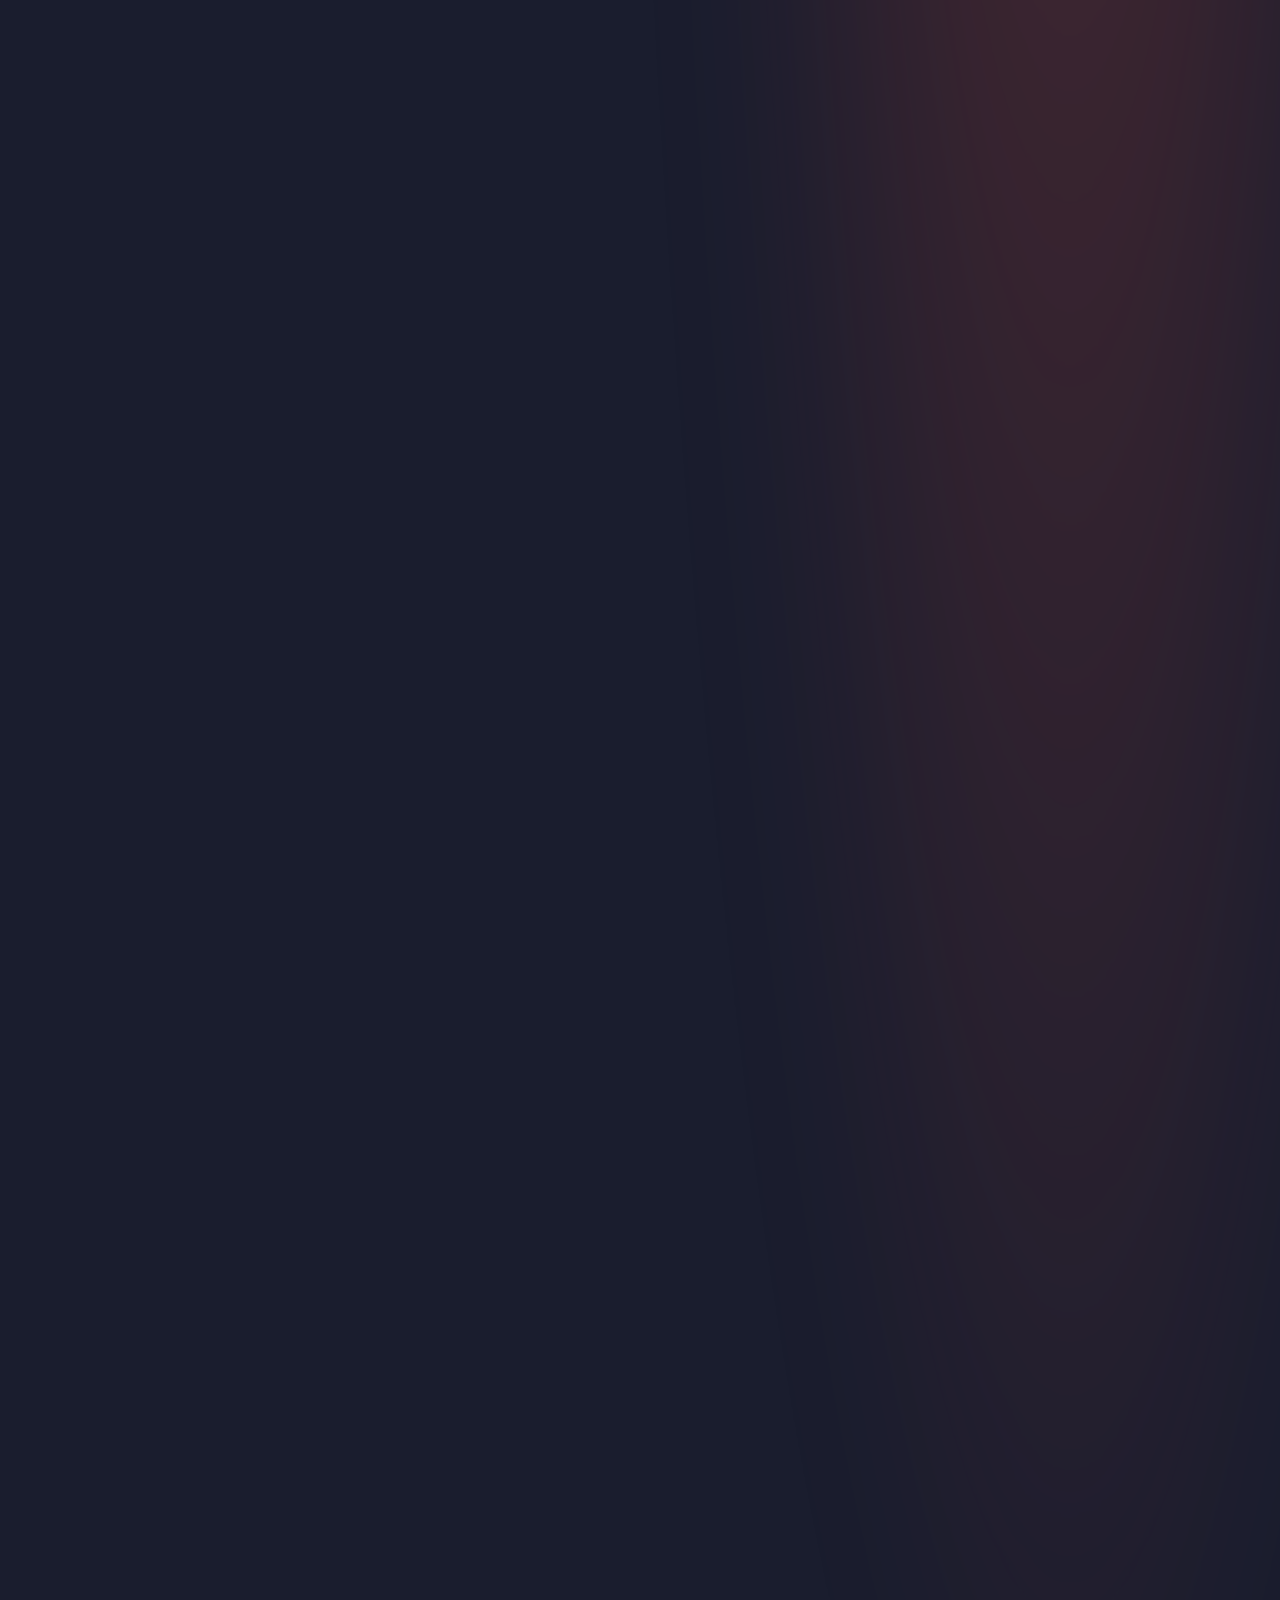
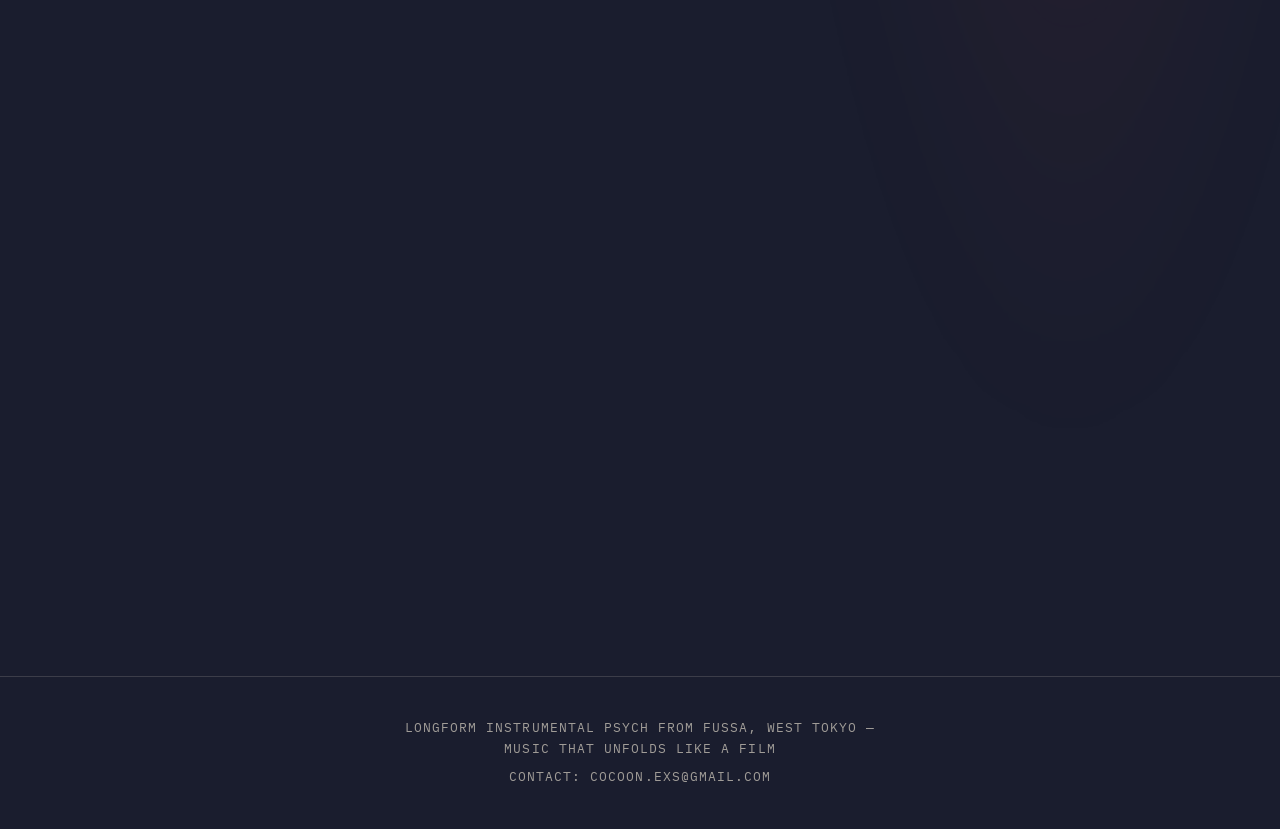
==== commit fbe98063: "Add release page for 1st album『渚にて』, now on Bandcamp New release-nagisanite.html (a "Release" page t" ====
--- a/index.html
+++ b/index.html
@@ -201,6 +201,21 @@
     <div class="wrap reveal" style="max-width:640px;">
       <span class="caption">News</span>
       <time class="news-date" datetime="2026-11-21">2026年11月21日 — NOVEMBER 21, 2026</time>
+      <h2 style="margin-top:0.5rem; margin-bottom:1.2rem;">1stアルバム『渚にて』Bandcampにて販売開始</h2>
+      <div class="photo-frame" style="max-width:280px; margin:0 auto 1.2rem; aspect-ratio:1/1;">
+        <picture>
+          <source srcset="assets/photos/nagisanite-cover.webp" type="image/webp">
+          <img src="assets/photos/nagisanite-cover.jpg" alt="渚にて ジャケット写真(コラージュ作品)" width="1600" height="1600" loading="lazy">
+        </picture>
+      </div>
+      <p class="caption" lang="en">1st album "Nagisanite" now on Bandcamp</p>
+      <a class="news-all-link" href="release-nagisanite.html">作品詳細を見る — Release details</a>
+    </div>
+  </div>
+  <div class="section">
+    <div class="wrap reveal" style="max-width:640px;">
+      <span class="caption">News</span>
+      <time class="news-date" datetime="2026-11-21">2026年11月21日 — NOVEMBER 21, 2026</time>
       <h2 style="margin-top:0.5rem; margin-bottom:1.2rem;">cocoon exs presents「en」vol.9</h2>
       <div class="photo-frame" style="max-width:320px; margin:0 auto 1.2rem; aspect-ratio:1076/1522;">
         <picture>
